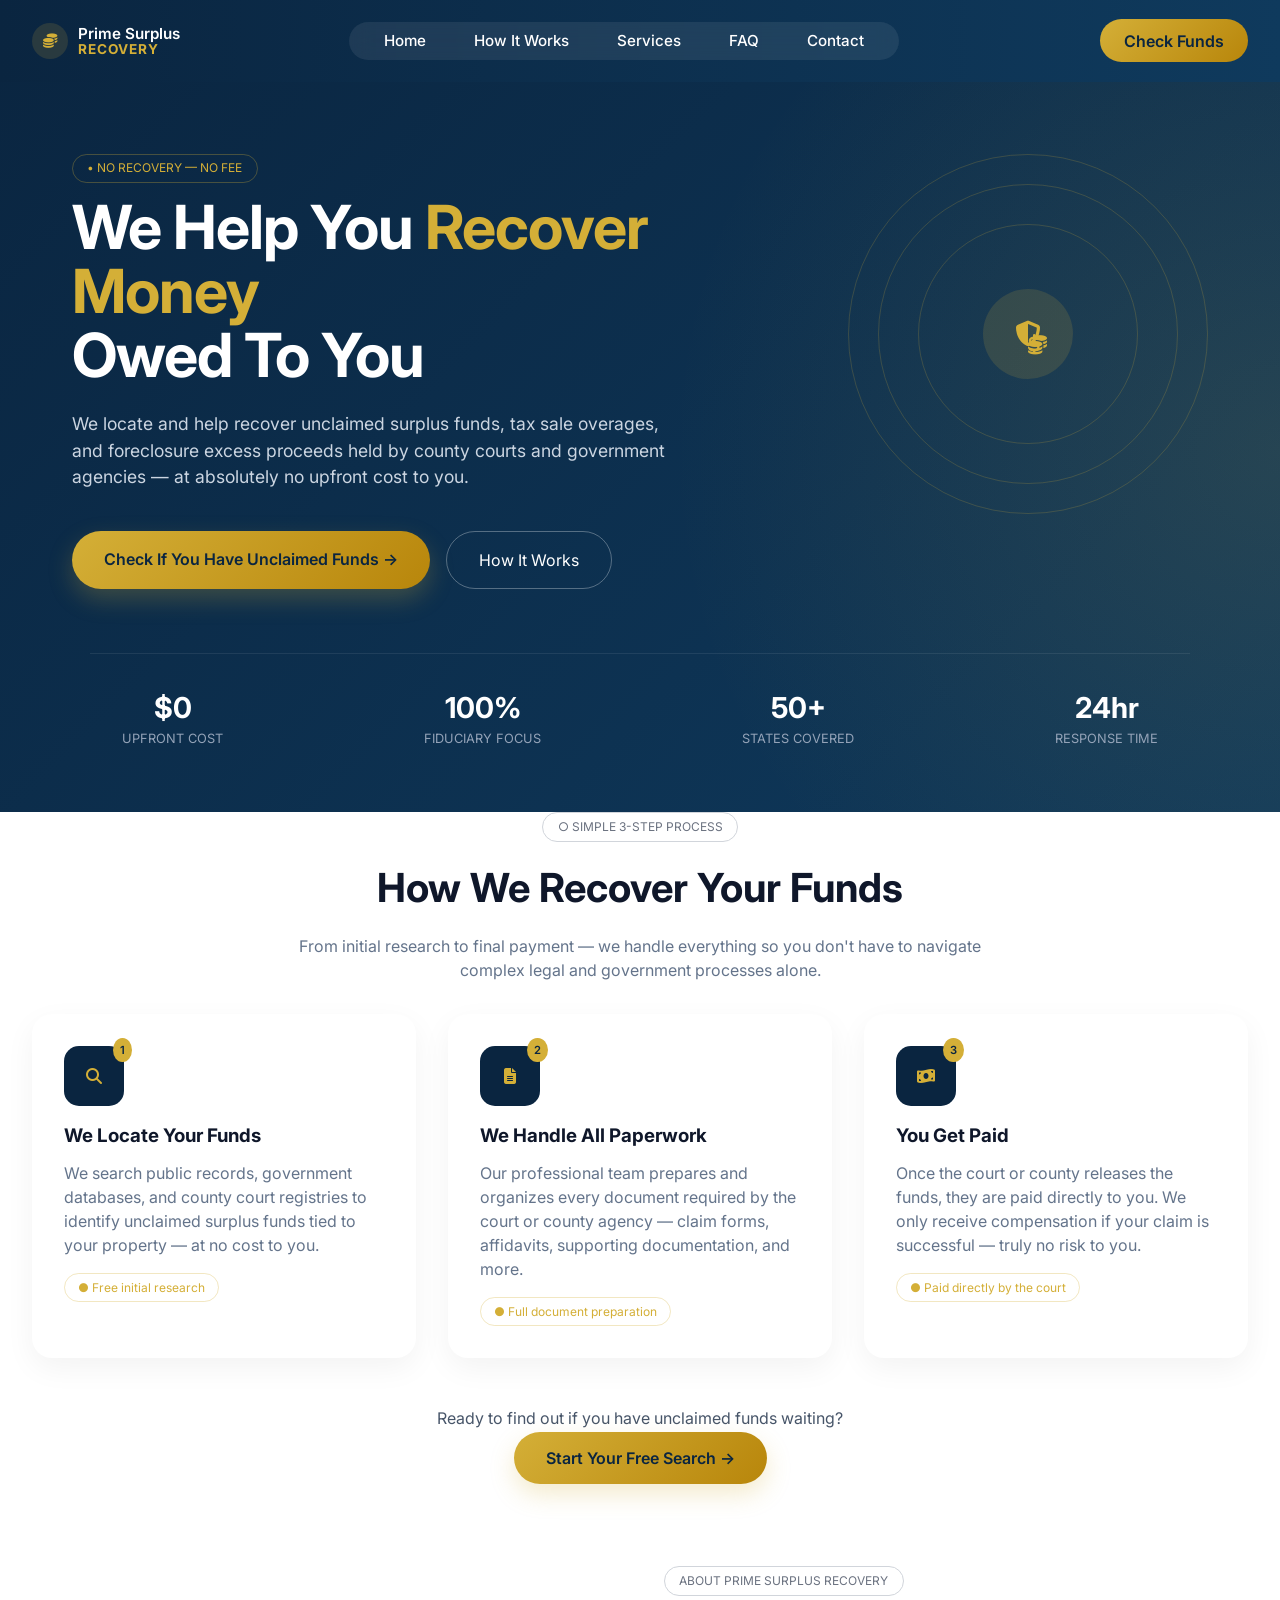
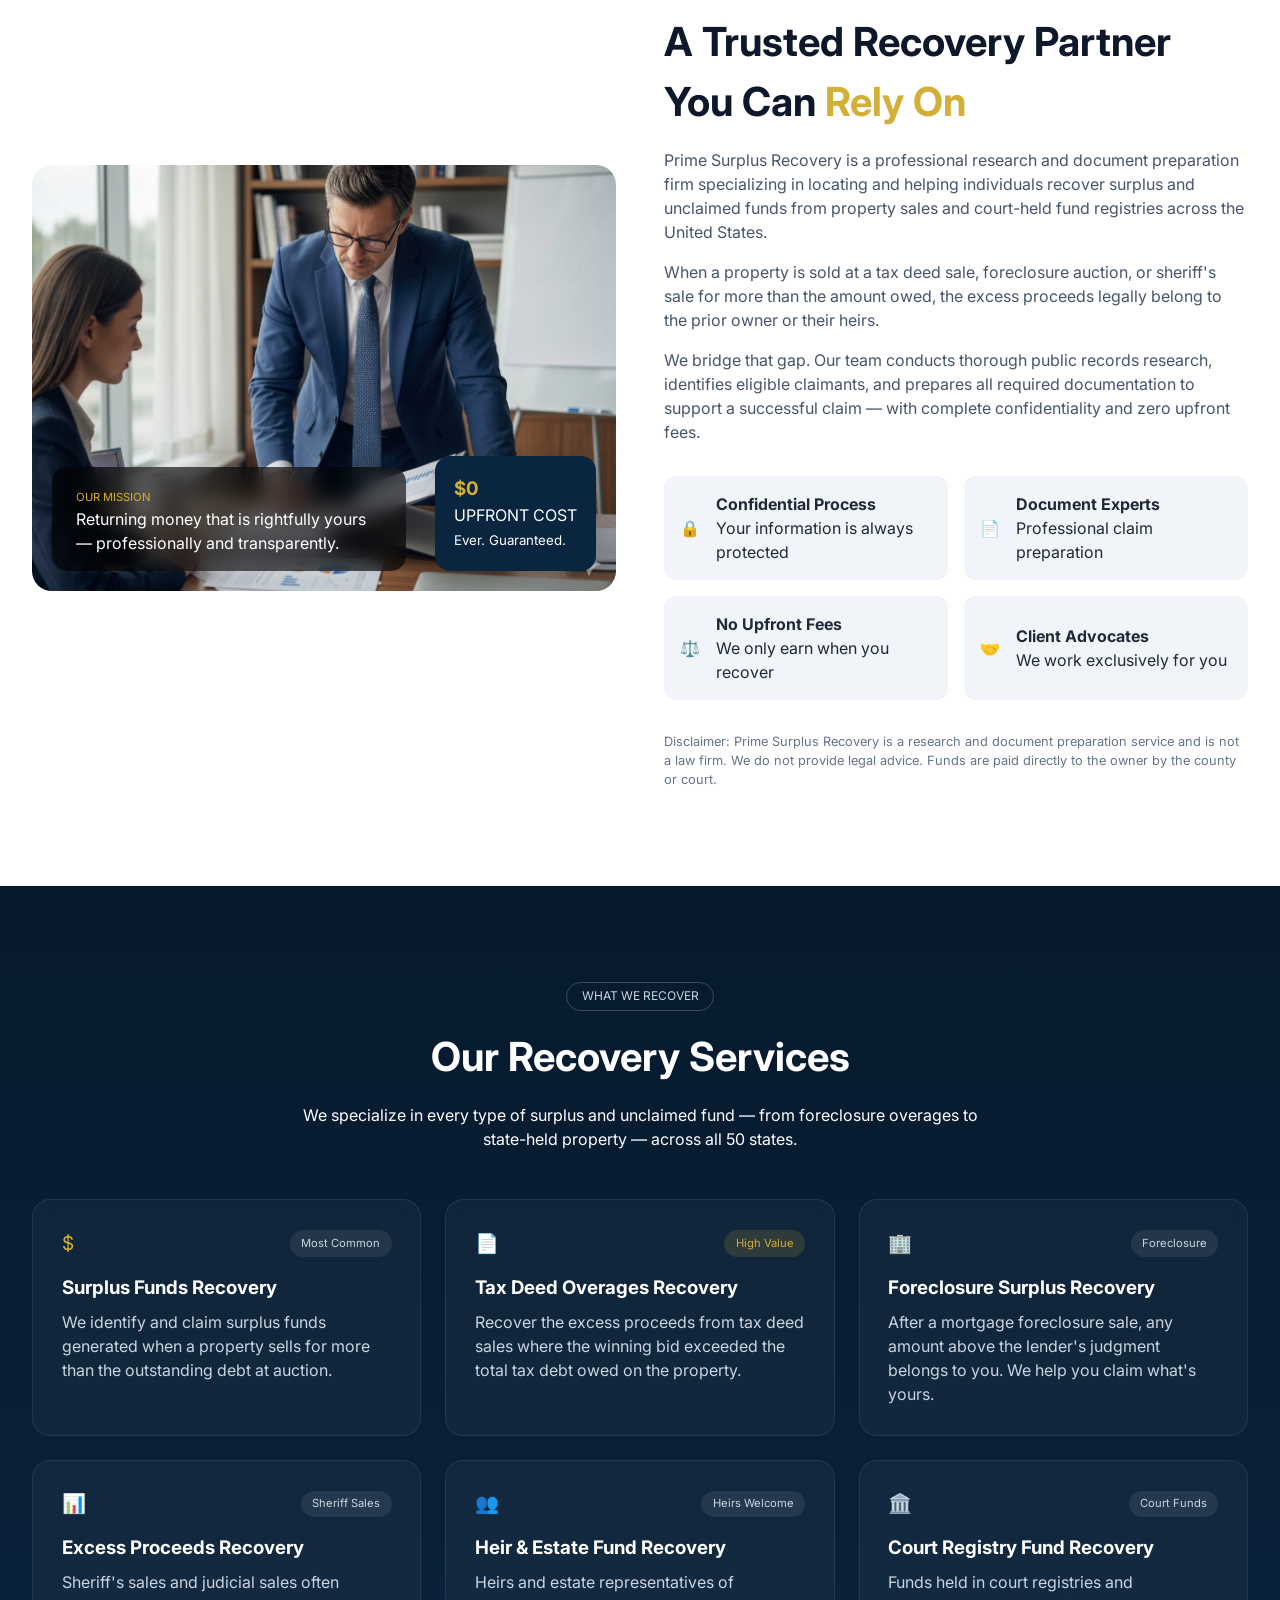
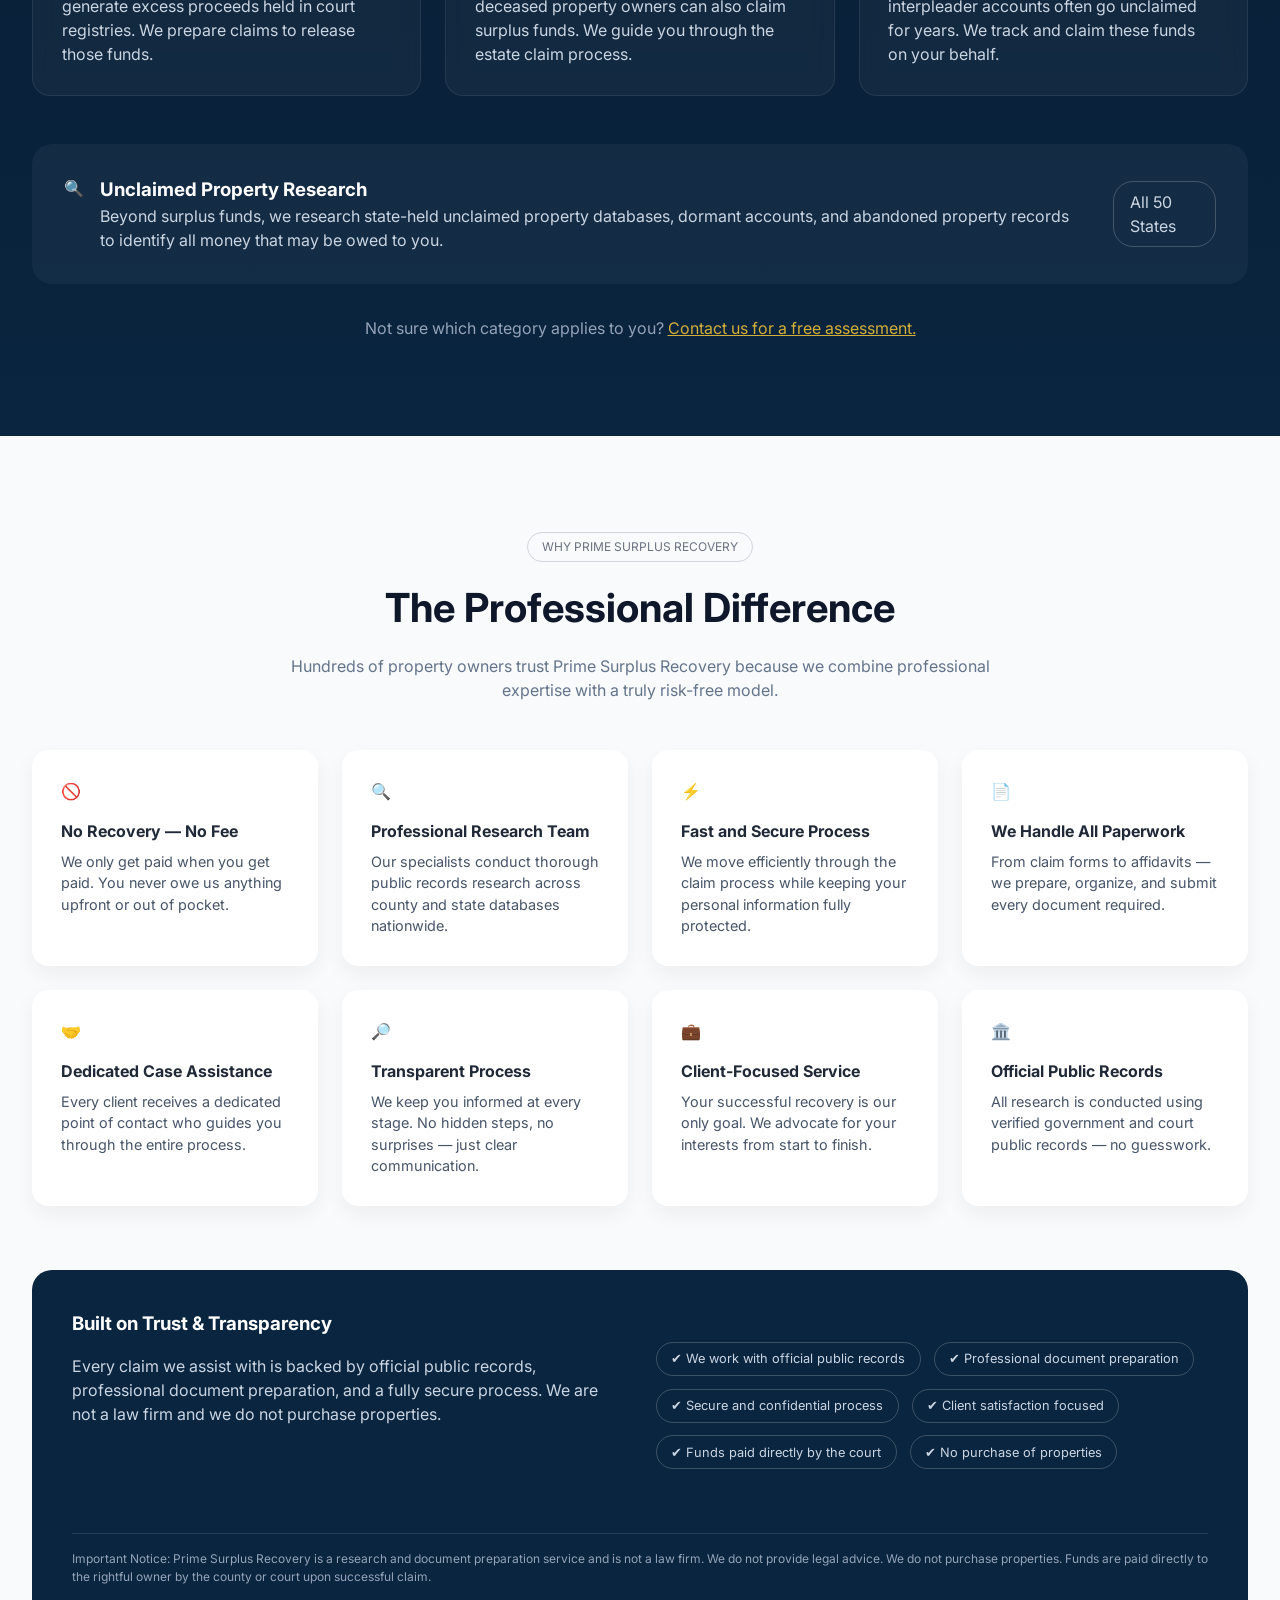
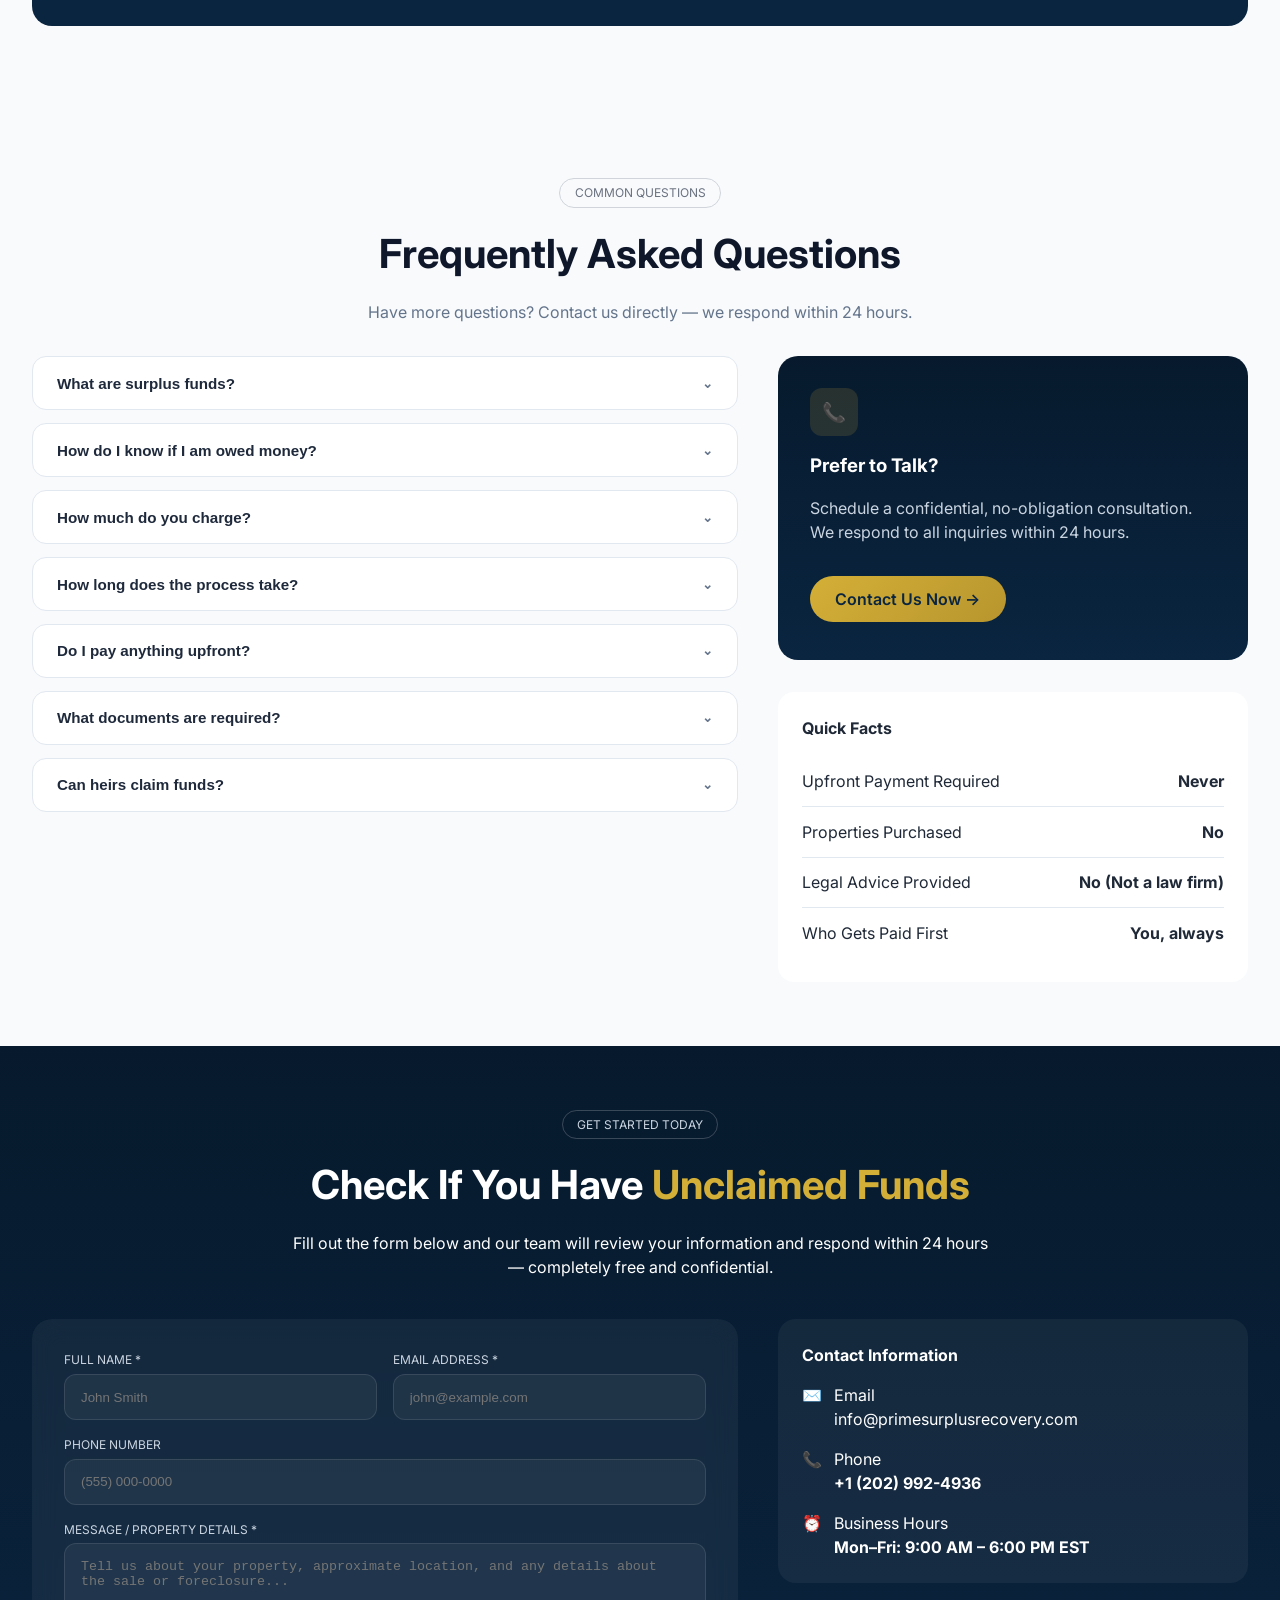
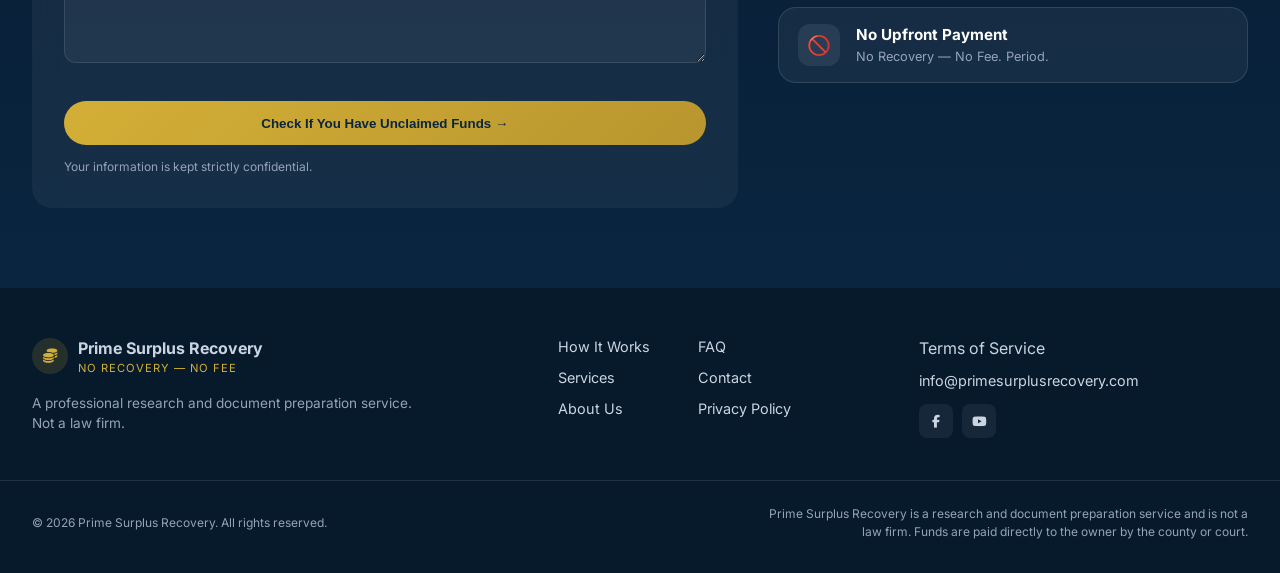
==== index.html @ aec72b64 "Update index.html" ====
<!DOCTYPE html>
<html lang="en">
<head>
    <!-- Meta -->
    <meta charset="UTF-8">
    <meta name="viewport" content="width=device-width, initial-scale=1.0">
    <title>Prime Surplus Recovery</title>

    <!-- Google Fonts -->
    <link href="https://fonts.googleapis.com/css2?family=Poppins:wght@600;700&family=Inter:wght@400;500;600&display=swap" rel="stylesheet">

    <!-- Font Awesome -->
    <link rel="stylesheet" href="https://cdnjs.cloudflare.com/ajax/libs/font-awesome/6.5.0/css/all.min.css">

    <!-- CSS (FIXED PATH) -->
    <link rel="stylesheet" href="./css/style.css">
    <!-- Favicon -->
<link rel="icon" type="image/png" href="assets/favicon/favicon.png">
<meta name="theme-color" content="#0A2540">
</head>

<body>

    <!-- HEADER -->
    <header class="header">
        <div class="container nav-container">

            <!-- Logo -->
           <div class="logo">
    <div class="logo-icon">
        <i class="fas fa-coins"></i>
    </div>
    <div class="logo-text">
        <span class="logo-top">Prime Surplus</span>
        <span class="logo-bottom">RECOVERY</span>
    </div>
</div>

            <!-- Navigation -->
            <nav class="nav">
                <ul class="nav-links">
    <li><a href="#home">Home</a></li>
    <li><a href="#how-it-works">How It Works</a></li>
    <li><a href="#services">Services</a></li>
    <li><a href="#faq">FAQ</a></li>
    <li><a href="#contact">Contact</a></li>
</ul>
            </nav>

            <!-- CTA -->
            <a href="#contact" class="btn btn-primary nav-cta">Check Funds</a>

            <!-- Mobile Menu Icon -->
            <div class="menu-toggle" id="menu-toggle">
                <i class="fas fa-bars"></i>
            </div>

        </div>
    </header>

    <!-- ================= HERO ================= -->
<section class="hero" id="home">
    <div class="container hero-container">

        <!-- LEFT -->
        <div class="hero-left fade-in">

            <div class="hero-badge">
                • NO RECOVERY — NO FEE
            </div>

            <h1 class="hero-title">
                We Help You <span class="gold">Recover</span><br>
                <span class="gold">Money</span><br>
                Owed To You
            </h1>

            <p class="hero-subtitle">
                We locate and help recover unclaimed surplus funds, tax sale overages, and foreclosure excess proceeds held by county courts and government agencies — at absolutely no upfront cost to you.
            </p>

            <div class="hero-buttons">
                <a href="#contact" class="btn-primary hero-btn">
                    Check If You Have Unclaimed Funds →
                </a>

                <a href="#how-it-works" class="btn-secondary hero-btn-outline">
                    How It Works
                </a>
            </div>

        </div>

        <!-- RIGHT -->
        <div class="hero-right fade-in">

            <div class="orbit-system">

                <div class="orbit orbit-1"></div>
                <div class="orbit orbit-2"></div>
                <div class="orbit orbit-3"></div>

                <div class="center-icon">
                    <i class="fas fa-shield-alt"></i>
                </div>

                <div class="orbit-item item-1">
                    <i class="fas fa-dollar-sign"></i>
                </div>

                <div class="orbit-item item-2">
                    <i class="fas fa-coins"></i>
                </div>

            </div>

        </div>

    </div>

    <!-- 🔥 HERO STATS (FROM YOUR 3RD SCREENSHOT) -->
    <div class="container hero-stats fade-in">
        <div class="stat">
            <h3>$0</h3>
            <p>UPFRONT COST</p>
        </div>
        <div class="stat">
            <h3>100%</h3>
            <p>FIDUCIARY FOCUS</p>
        </div>
        <div class="stat">
            <h3>50+</h3>
            <p>STATES COVERED</p>
        </div>
        <div class="stat">
            <h3>24hr</h3>
            <p>RESPONSE TIME</p>
        </div>
    </div>

</section>

<!-- ================= HOW IT WORKS ================= -->
<section class="process-section" id="how-it-works">

    <div class="container">

        <!-- Header -->
        <div class="section-header fade-in">
            <div class="section-badge">
                ○ SIMPLE 3-STEP PROCESS
            </div>

            <h2 class="section-title">
                How We Recover Your Funds
            </h2>

            <p class="section-subtitle">
                From initial research to final payment — we handle everything so you don't have
                to navigate complex legal and government processes alone.
            </p>
        </div>

        <!-- Cards -->
        <div class="steps">

            <!-- CARD 1 -->
            <div class="step-card fade-in">
                <div class="step-icon">
                    <i class="fas fa-search"></i>
                    <span class="step-number">1</span>
                </div>

                <h3>We Locate Your Funds</h3>

                <p>
                    We search public records, government databases, and county court registries
                    to identify unclaimed surplus funds tied to your property — at no cost to you.
                </p>

                <div class="step-tag">● Free initial research</div>
            </div>

            <!-- CARD 2 -->
            <div class="step-card fade-in">
                <div class="step-icon">
                    <i class="fas fa-file-alt"></i>
                    <span class="step-number">2</span>
                </div>

                <h3>We Handle All Paperwork</h3>

                <p>
                    Our professional team prepares and organizes every document required by the
                    court or county agency — claim forms, affidavits, supporting documentation, and more.
                </p>

                <div class="step-tag">● Full document preparation</div>
            </div>

            <!-- CARD 3 -->
            <div class="step-card fade-in">
                <div class="step-icon">
                    <i class="fas fa-money-bill-wave"></i>
                    <span class="step-number">3</span>
                </div>

                <h3>You Get Paid</h3>

                <p>
                    Once the court or county releases the funds, they are paid directly to you.
                    We only receive compensation if your claim is successful — truly no risk to you.
                </p>

                <div class="step-tag">● Paid directly by the court</div>
            </div>

        </div>

        <!-- Bottom CTA -->
        <div class="section-cta fade-in">
            <p>Ready to find out if you have unclaimed funds waiting?</p>
            <a href="#contact" class="hero-btn">
                Start Your Free Search →
            </a>
        </div>

    </div>

</section>

<!-- ================= ABOUT / TRUST SECTION ================= -->
<section class="about-section" id="about">

    <div class="container about-container">

        <!-- LEFT IMAGE -->
        <div class="about-image fade-in">

            <!-- ✅ IMAGE ADDED BACK -->
            <img src="assets/images/about.png" alt="Professional meeting">

            <!-- Overlay -->
            <div class="image-overlay">
                <div class="overlay-text">
                    <span>OUR MISSION</span>
                    <p>
                        Returning money that is rightfully yours — professionally and transparently.
                    </p>
                </div>

                <div class="overlay-card">
                    <h3>$0</h3>
                    <p>UPFRONT COST</p>
                    <small>Ever. Guaranteed.</small>
                </div>
            </div>

        </div>

        <!-- RIGHT CONTENT -->
        <div class="about-content">

            <!-- TEXT -->
            <div class="about-text fade-in">

                <div class="section-badge">
                    ABOUT PRIME SURPLUS RECOVERY
                </div>

                <h2 class="section-title">
                    A Trusted Recovery Partner You Can <span class="gold">Rely On</span>
                </h2>

                <p>
                    Prime Surplus Recovery is a professional research and document preparation firm specializing in locating and helping individuals recover surplus and unclaimed funds from property sales and court-held fund registries across the United States.
                </p>

                <p>
                    When a property is sold at a tax deed sale, foreclosure auction, or sheriff's sale for more than the amount owed, the excess proceeds legally belong to the prior owner or their heirs.
                </p>

                <p>
                    We bridge that gap. Our team conducts thorough public records research, identifies eligible claimants, and prepares all required documentation to support a successful claim — with complete confidentiality and zero upfront fees.
                </p>

            </div>

            <!-- FEATURES -->
            <div class="about-features">

                <div class="feature-card">
                    🔒 <div><strong>Confidential Process</strong><p>Your information is always protected</p></div>
                </div>

                <div class="feature-card">
                    📄 <div><strong>Document Experts</strong><p>Professional claim preparation</p></div>
                </div>

                <div class="feature-card">
                    ⚖️ <div><strong>No Upfront Fees</strong><p>We only earn when you recover</p></div>
                </div>

                <div class="feature-card">
                    🤝 <div><strong>Client Advocates</strong><p>We work exclusively for you</p></div>
                </div>

            </div>

            <!-- DISCLAIMER -->
            <p class="disclaimer fade-in">
                Disclaimer: Prime Surplus Recovery is a research and document preparation service and is not a law firm.
                We do not provide legal advice. Funds are paid directly to the owner by the county or court.
            </p>

        </div>

    </div>

</section>

<!-- ================= SERVICES ================= -->
<section class="services-section" id="services">

    <div class="container">

        <!-- HEADER -->
        <div class="section-header fade-in">

            <div class="section-badge dark">
                WHAT WE RECOVER
            </div>

            <h2 class="section-title light">
                Our Recovery Services
            </h2>

            <p class="section-subtitle light">
                We specialize in every type of surplus and unclaimed fund — from foreclosure overages to state-held property — across all 50 states.
            </p>

        </div>

        <!-- GRID -->
        <div class="services-grid">

            <!-- CARD 1 -->
            <div class="service-card fade-in">
                <div class="card-top">
                    <span class="icon">$</span>
                    <span class="tag">Most Common</span>
                </div>

                <h3>Surplus Funds Recovery</h3>
                <p>
                    We identify and claim surplus funds generated when a property sells for more than the outstanding debt at auction.
                </p>
            </div>

            <!-- CARD 2 -->
            <div class="service-card highlight fade-in">
                <div class="card-top">
                    <span class="icon">📄</span>
                    <span class="tag gold">High Value</span>
                </div>

                <h3>Tax Deed Overages Recovery</h3>
                <p>
                    Recover the excess proceeds from tax deed sales where the winning bid exceeded the total tax debt owed on the property.
                </p>
            </div>

            <!-- CARD 3 -->
            <div class="service-card fade-in">
                <div class="card-top">
                    <span class="icon">🏢</span>
                    <span class="tag">Foreclosure</span>
                </div>

                <h3>Foreclosure Surplus Recovery</h3>
                <p>
                    After a mortgage foreclosure sale, any amount above the lender's judgment belongs to you. We help you claim what's yours.
                </p>
            </div>

            <!-- CARD 4 -->
            <div class="service-card fade-in">
                <div class="card-top">
                    <span class="icon">📊</span>
                    <span class="tag">Sheriff Sales</span>
                </div>

                <h3>Excess Proceeds Recovery</h3>
                <p>
                    Sheriff's sales and judicial sales often generate excess proceeds held in court registries. We prepare claims to release those funds.
                </p>
            </div>

            <!-- CARD 5 -->
            <div class="service-card fade-in">
                <div class="card-top">
                    <span class="icon">👥</span>
                    <span class="tag">Heirs Welcome</span>
                </div>

                <h3>Heir & Estate Fund Recovery</h3>
                <p>
                    Heirs and estate representatives of deceased property owners can also claim surplus funds. We guide you through the estate claim process.
                </p>
            </div>

            <!-- CARD 6 -->
            <div class="service-card fade-in">
                <div class="card-top">
                    <span class="icon">🏛️</span>
                    <span class="tag">Court Funds</span>
                </div>

                <h3>Court Registry Fund Recovery</h3>
                <p>
                    Funds held in court registries and interpleader accounts often go unclaimed for years. We track and claim these funds on your behalf.
                </p>
            </div>

        </div>

        <!-- BOTTOM FEATURE -->
        <div class="services-highlight fade-in">

            <div class="highlight-left">
                🔍
                <div>
                    <h3>Unclaimed Property Research</h3>
                    <p>
                        Beyond surplus funds, we research state-held unclaimed property databases, dormant accounts, and abandoned property records to identify all money that may be owed to you.
                    </p>
                </div>
            </div>

            <div class="highlight-tag">
                All 50 States
            </div>

        </div>

        <!-- CTA -->
        <p class="services-cta fade-in">
            Not sure which category applies to you?
            <a href="#contact">Contact us for a free assessment.</a>
        </p>

    </div>

</section>

<!-- ================= DIFFERENCE / TRUST ================= -->
<section class="difference-section">

    <div class="container">

        <!-- HEADER -->
        <div class="section-header fade-in">

            <div class="section-badge">
                WHY PRIME SURPLUS RECOVERY
            </div>

            <h2 class="section-title">
                The Professional Difference
            </h2>

            <p class="section-subtitle">
                Hundreds of property owners trust Prime Surplus Recovery because we combine professional expertise with a truly risk-free model.
            </p>

        </div>

        <!-- GRID -->
        <div class="difference-grid">

            <div class="diff-card fade-in">
                🚫
                <h4>No Recovery — No Fee</h4>
                <p>We only get paid when you get paid. You never owe us anything upfront or out of pocket.</p>
            </div>

            <div class="diff-card fade-in">
                🔍
                <h4>Professional Research Team</h4>
                <p>Our specialists conduct thorough public records research across county and state databases nationwide.</p>
            </div>

            <div class="diff-card fade-in">
                ⚡
                <h4>Fast and Secure Process</h4>
                <p>We move efficiently through the claim process while keeping your personal information fully protected.</p>
            </div>

            <div class="diff-card fade-in">
                📄
                <h4>We Handle All Paperwork</h4>
                <p>From claim forms to affidavits — we prepare, organize, and submit every document required.</p>
            </div>

            <div class="diff-card fade-in">
                🤝
                <h4>Dedicated Case Assistance</h4>
                <p>Every client receives a dedicated point of contact who guides you through the entire process.</p>
            </div>

            <div class="diff-card fade-in">
                🔎
                <h4>Transparent Process</h4>
                <p>We keep you informed at every stage. No hidden steps, no surprises — just clear communication.</p>
            </div>

            <div class="diff-card fade-in">
                💼
                <h4>Client-Focused Service</h4>
                <p>Your successful recovery is our only goal. We advocate for your interests from start to finish.</p>
            </div>

            <div class="diff-card fade-in">
                🏛️
                <h4>Official Public Records</h4>
                <p>All research is conducted using verified government and court public records — no guesswork.</p>
            </div>

        </div>

        <!-- TRUST PANEL -->
        <div class="trust-panel fade-in">

            <div class="trust-left">
                <h3>Built on Trust & Transparency</h3>
                <p>
                    Every claim we assist with is backed by official public records, professional document preparation, and a fully secure process.
                    We are not a law firm and we do not purchase properties.
                </p>
            </div>

            <div class="trust-right">

                <span>✔ We work with official public records</span>
                <span>✔ Professional document preparation</span>
                <span>✔ Secure and confidential process</span>
                <span>✔ Client satisfaction focused</span>
                <span>✔ Funds paid directly by the court</span>
                <span>✔ No purchase of properties</span>

            </div>

            <div class="trust-bottom">
                <p>
                    Important Notice: Prime Surplus Recovery is a research and document preparation service and is not a law firm.
                    We do not provide legal advice. We do not purchase properties. Funds are paid directly to the rightful owner by the county or court upon successful claim.
                </p>
            </div>

        </div>

    </div>

</section>

<!-- ================= FAQ SECTION ================= -->
<section class="faq-section" id="faq">

    <div class="container">

        <!-- HEADER -->
        <div class="section-header fade-in">

            <div class="section-badge">
                COMMON QUESTIONS
            </div>

            <h2 class="section-title">
                Frequently Asked Questions
            </h2>

            <p class="section-subtitle">
                Have more questions? Contact us directly — we respond within 24 hours.
            </p>

        </div>

        <div class="faq-container">

            <!-- LEFT: FAQ -->
            <div class="faq-left">

                <div class="faq-item">
                    <button class="faq-question">
                        What are surplus funds?
                        <span>⌄</span>
                    </button>
                    <div class="faq-answer">
                        Surplus funds are excess proceeds generated when a property is sold for more than the amount owed.
                    </div>
                </div>

                <div class="faq-item">
                    <button class="faq-question">
                        How do I know if I am owed money?
                        <span>⌄</span>
                    </button>
                    <div class="faq-answer">
                        We conduct a full search across public records and databases to identify any funds owed to you.
                    </div>
                </div>

                <div class="faq-item">
                    <button class="faq-question">
                        How much do you charge?
                        <span>⌄</span>
                    </button>
                    <div class="faq-answer">
                        We operate on a no recovery, no fee basis — meaning you only pay if we successfully recover funds.
                    </div>
                </div>

                <div class="faq-item">
                    <button class="faq-question">
                        How long does the process take?
                        <span>⌄</span>
                    </button>
                    <div class="faq-answer">
                        Timelines vary, but most claims are processed within a few weeks depending on the case.
                    </div>
                </div>

                <div class="faq-item">
                    <button class="faq-question">
                        Do I pay anything upfront?
                        <span>⌄</span>
                    </button>
                    <div class="faq-answer">
                        No — absolutely no upfront payment is required.
                    </div>
                </div>

                <div class="faq-item">
                    <button class="faq-question">
                        What documents are required?
                        <span>⌄</span>
                    </button>
                    <div class="faq-answer">
                        We guide you through all required documentation and handle most of the process for you.
                    </div>
                </div>

                <div class="faq-item">
                    <button class="faq-question">
                        Can heirs claim funds?
                        <span>⌄</span>
                    </button>
                    <div class="faq-answer">
                        Yes — heirs and estate representatives can claim funds on behalf of deceased property owners.
                    </div>
                </div>

            </div>

            <!-- RIGHT -->
            <div class="faq-right">

                <!-- CONTACT CARD -->
                <div class="contact-card fade-in">

                    <div class="contact-icon">
                        📞
                    </div>

                    <h3>Prefer to Talk?</h3>
                    <p>
                        Schedule a confidential, no-obligation consultation.
                        We respond to all inquiries within 24 hours.
                    </p>

                    <a href="tel:+12029924936" class="btn-primary">
    Contact Us Now →
</a>

                </div>

                <!-- QUICK FACTS -->
                <div class="quick-facts fade-in">

                    <h4>Quick Facts</h4>

                    <div class="fact">
                        <span>Upfront Payment Required</span>
                        <strong>Never</strong>
                    </div>

                    <div class="fact">
                        <span>Properties Purchased</span>
                        <strong>No</strong>
                    </div>

                    <div class="fact">
                        <span>Legal Advice Provided</span>
                        <strong>No (Not a law firm)</strong>
                    </div>

                    <div class="fact">
                        <span>Who Gets Paid First</span>
                        <strong>You, always</strong>
                    </div>

                </div>

            </div>

        </div>

    </div>

</section>

<!-- ================= FINAL CTA / FORM ================= -->
<section class="cta-section" id="contact">

    <div class="container">

        <!-- HEADER -->
        <div class="section-header fade-in center">

            <div class="section-badge dark">
                GET STARTED TODAY
            </div>

            <h2 class="section-title light">
                Check If You Have <span class="gold">Unclaimed Funds</span>
            </h2>

            <p class="section-subtitle light">
                Fill out the form below and our team will review your information and respond within 24 hours — completely free and confidential.
            </p>

        </div>

        <div class="cta-container">

            <!-- LEFT: FORM -->
            <form class="cta-form fade-in">

                <div class="form-row">
                    <div class="form-group">
                        <label>FULL NAME *</label>
                        <input type="text" placeholder="John Smith">
                    </div>

                    <div class="form-group">
                        <label>EMAIL ADDRESS *</label>
                        <input type="email" placeholder="john@example.com">
                    </div>
                </div>

                <div class="form-group">
                    <label>PHONE NUMBER</label>
                    <input type="text" placeholder="(555) 000-0000">
                </div>

                <div class="form-group">
                    <label>MESSAGE / PROPERTY DETAILS *</label>
                    <textarea placeholder="Tell us about your property, approximate location, and any details about the sale or foreclosure..."></textarea>
                </div>

                <button class="cta-button">
                    Check If You Have Unclaimed Funds →
                </button>

                <p class="form-note">
                    Your information is kept strictly confidential.
                </p>

            </form>

            <!-- RIGHT -->
            <div class="cta-right">

                <!-- CONTACT INFO -->
                <div class="contact-box fade-in">

                    <h4>Contact Information</h4>

                    <div class="contact-item">
                        <span>✉️</span>
                        <div>
                            <p>Email</p>
                           <p>
    <a href="mailto:info@primesurplusrecovery.com">
        info@primesurplusrecovery.com
    </a>
</p>
                        </div>
                    </div>

                    <div class="contact-item">
                        <span>📞</span>
                        <div>
                            <p>Phone</p>
                           <strong>
    <a href="tel:+12029924936">+1 (202) 992-4936</a>
</strong>
                        
                        </div>
                    </div>

                    <div class="contact-item">
                        <span>⏰</span>
                        <div>
                            <p>Business Hours</p>
                            <strong>Mon–Fri: 9:00 AM – 6:00 PM EST</strong>
                        </div>
                    </div>

                </div>

                
                <!-- NO UPFRONT CARD -->
<div class="no-upfront-card fade-in">

    <div class="no-upfront-icon">
        🚫
    </div>

    <div class="no-upfront-text">
        <h4>No Upfront Payment</h4>
        <p>No Recovery — No Fee. Period.</p>
    </div>

</div>

            </div>

        </div>

    </div>

</section>

<!-- ================= FOOTER ================= -->
<footer class="footer">

    <div class="container footer-container">

        <!-- LEFT -->
        <div class="footer-left">

            <div class="footer-logo">

                <!-- ✅ MATCH HEADER LOGO -->
                <div class="logo-icon">
                    <i class="fas fa-coins"></i>
                </div>

                <div>
                    <strong>Prime Surplus Recovery</strong>
                    <p class="gold small">NO RECOVERY — NO FEE</p>
                </div>

            </div>

            <p class="footer-desc">
                A professional research and document preparation service.<br>
                Not a law firm.
            </p>

        </div>

        <!-- LINKS -->
        <div class="footer-links">

            <div class="footer-col">
                <a href="#how-it-works">How It Works</a>
                <a href="#services">Services</a>
                <a href="#about">About Us</a>
            </div>

            <div class="footer-col">
                <a href="#faq">FAQ</a>
                <a href="#contact">Contact</a>
                <a href="#">Privacy Policy</a>
            </div>

        </div>

        <!-- RIGHT -->
        <div class="footer-right">

            <a href="#">Terms of Service</a>
            <p>
    <a href="mailto:info@primesurplusrecovery.com">
        info@primesurplusrecovery.com
    </a>
</p>
            <!-- ✅ SOCIAL ICONS -->
            <div class="footer-socials">
                <a href="#" target="_blank">
                    <i class="fab fa-facebook-f"></i>
                </a>

                <a href="#" target="_blank">
                    <i class="fab fa-youtube"></i>
                </a>
            </div>

        </div>

    </div>

    <!-- DIVIDER -->
    <div class="footer-divider"></div>

    <!-- BOTTOM -->
    <div class="container footer-bottom">

        <p>© 2026 Prime Surplus Recovery. All rights reserved.</p>

        <p class="footer-note">
            Prime Surplus Recovery is a research and document preparation service and is not a law firm.
            Funds are paid directly to the owner by the county or court.
        </p>

    </div>

</footer>

    <!-- JS -->
    <script src="./js/main.js"></script>

</body>
</html>
---- css/style.css ----
/* ================= RESET ================= */
* {
    margin: 0;
    padding: 0;
    box-sizing: border-box;
}

/* ================= BODY ================= */
body {
    font-family: 'Inter', sans-serif;
    color: #1F2937;
    line-height: 1.5;
    overflow-x: hidden;
    background-color: #FFFFFF;
    margin: 0;
}

/* ================= CONTAINER ================= */
.container {
    width: 100%;
    max-width: 100%;
    margin: 0;
    padding-left: 2rem;
    padding-right: 2rem;
}

/* ================= HEADER ================= */
.header {
    background: linear-gradient(90deg, #0A2540, #0f3a5d);
    color: #FFFFFF;
    padding: 1.2rem 0;
}

.nav-container {
    display: flex;
    align-items: center;
    justify-content: space-between;
    position: relative;
}

/* ================= LOGO ================= */
.logo {
    display: flex;
    align-items: center;
    gap: 0.6rem;
}

.logo-icon {
    width: 36px;
    height: 36px;
    background: rgba(212, 175, 55, 0.15);
    border-radius: 50%;
    display: flex;
    align-items: center;
    justify-content: center;
}

.logo-icon i {
    color: #D4AF37;
    font-size: 0.9rem;
}

.logo-text {
    display: flex;
    flex-direction: column;
    line-height: 1.05;
}

.logo-top {
    font-size: 0.95rem;
    font-weight: 600;
    color: #FFFFFF;
}

.logo-bottom {
    font-size: 0.85rem;
    font-weight: 700;
    color: #D4AF37;
    letter-spacing: 1px;
}

/* ================= NAV ================= */
.nav {
    background: rgba(255, 255, 255, 0.08);
    padding: 0.4rem 1.2rem;
    border-radius: 50px;
    backdrop-filter: blur(10px);
}

.nav-links {
    list-style: none;
    display: none;
}

.nav-links li {
    margin-bottom: 1rem;
}

.nav-links a {
    color: #FFFFFF;
    font-weight: 500;
    font-size: 0.95rem;
    padding: 0.5rem 1rem;
    border-radius: 999px;
    transition: all 0.3s ease;
}

.nav-links a:hover {
    background: rgba(255, 255, 255, 0.08);
    color: #D4AF37;
}

.nav-cta {
    display: none;
    background: linear-gradient(135deg, #D4AF37, #B8860B);
    color: #0A2540;
    padding: 0.6rem 1.5rem;
    border-radius: 30px;
    font-weight: 600;
}

.menu-toggle {
    font-size: 1.5rem;
    cursor: pointer;
    color: #FFFFFF;
}

@media (min-width: 768px) {
    .nav-links {
        display: flex;
        gap: 1rem;
        align-items: center;
    }

    .nav-links li {
        margin-bottom: 0;
    }

    .nav-cta {
        display: inline-block;
        margin-left: 2rem;
    }

    .menu-toggle {
        display: none;
    }
}

.nav-links.active {
    display: block;
    position: absolute;
    top: 70px;
    left: 0;
    width: 100%;
    background-color: #0A2540;
    padding: 1.5rem;
}

a {
    text-decoration: none;
    color: inherit;
}

/* ================= HERO ================= */
.hero {
    background: radial-gradient(circle at right, rgba(212,175,55,0.12), transparent 45%),
                linear-gradient(135deg, #0A2540, #0f3a5d);
    color: #FFFFFF;
    padding: 4.5rem 0 4rem 0;
}

.hero-container {
    display: flex;
    align-items: flex-start;
    justify-content: space-between;
    gap: 2rem;
    max-width: 1200px;
    margin: 0 auto;
}

.hero-left {
    max-width: 620px;
    margin-top: 0;
}

.hero-badge {
    border: 1px solid rgba(212,175,55,0.3);
    padding: 0.3rem 0.9rem;
    border-radius: 20px;
    font-size: 0.75rem;
    margin-bottom: 0.8rem;
    color: #D4AF37;
    display: inline-block;
}

.hero-title {
    font-size: 3.8rem;
    line-height: 1.05;
    margin-bottom: 1.5rem;
    letter-spacing: -1px;
}

.gold {
    color: #D4AF37;
}

.hero-subtitle {
    color: #cbd5e1;
    margin-bottom: 2.5rem;
    font-size: 1.1rem;
}

.hero-buttons {
    display: flex;
    gap: 1rem;
}

.hero-btn {
    background: linear-gradient(135deg, #D4AF37, #B8860B);
    color: #0A2540;
    padding: 1rem 2rem;
    border-radius: 50px;
    font-weight: 600;
    transition: 0.3s;
    box-shadow: 0 10px 25px rgba(212,175,55,0.25);
}

.hero-btn:hover {
    transform: translateY(-3px);
}

.hero-btn-outline {
    border: 1px solid rgba(255,255,255,0.3);
    padding: 1rem 2rem;
    border-radius: 50px;
}

.hero-btn-outline:hover {
    background: rgba(255,255,255,0.08);
}

/* Orbit */
.orbit-system {
    width: 360px;
    height: 360px;
    position: relative;
}

.orbit {
    position: absolute;
    border: 1px solid rgba(212,175,55,0.2);
    border-radius: 50%;
}

.orbit-1 { width: 220px; height: 220px; top: 70px; left: 70px; }
.orbit-2 { width: 300px; height: 300px; top: 30px; left: 30px; }
.orbit-3 { width: 360px; height: 360px; }

.center-icon {
    position: absolute;
    width: 90px;
    height: 90px;
    background: rgba(212,175,55,0.15);
    border-radius: 50%;
    display: flex;
    align-items: center;
    justify-content: center;
    top: 50%;
    left: 50%;
    transform: translate(-50%, -50%);
}

/* 🔥 FIXED GOLD CENTER ICON */
.center-icon i {
    color: #D4AF37 !important;
    font-size: 1.6rem;
}

/* Orbit items */
.orbit-item {
    position: absolute;
    top: 50%;
    left: 50%;
    transform-origin: center;
    animation: rotateOrbit 10s linear infinite;
}

/* 🔥 FIXED GOLD ORBIT ICONS */
.orbit-item i {
    color: #D4AF37 !important;
    font-size: 1.2rem;
}

.item-2 { animation-duration: 14s; }

@keyframes rotateOrbit {
    0% { transform: rotate(0deg) translateX(150px) rotate(0deg); }
    100% { transform: rotate(360deg) translateX(150px) rotate(-360deg); }
}

/* STATS */
.hero-stats {
    margin-top: 4rem;
    padding-top: 2rem;
    border-top: 1px solid rgba(255,255,255,0.08);

    display: flex;
    justify-content: space-between;
    text-align: center;

    max-width: 1100px;
    margin-left: auto;
    margin-right: auto;
}

.stat h3 {
    font-size: 1.8rem;
}

.stat p {
    font-size: 0.8rem;
    color: #94a3b8;
}

/* RESPONSIVE */
@media (max-width: 900px) {
    .hero-container {
        flex-direction: column;
        text-align: center;
    }

    .hero-buttons {
        justify-content: center;
    }
}
/* ================= HOW IT WORKS ================= */
.how-it-works {
    background: #f8fafc;
    padding: 6rem 0;
}

/* Header */
.section-header {
    text-align: center;
    max-width: 700px;
    margin: 0 auto 3rem;
}

.section-badge {
    display: inline-block;
    border: 1px solid #d1d5db;
    padding: 0.3rem 0.9rem;
    border-radius: 20px;
    font-size: 0.75rem;
    margin-bottom: 1rem;
    color: #6b7280;
}

.section-title {
    font-size: 2.5rem;
    margin-bottom: 1rem;
    color: #0f172a;
}

.section-subtitle {
    color: #64748b;
}

/* Cards */
.steps {
    display: grid;
    grid-template-columns: 1fr;
    gap: 2rem;
}

/* Card */
.step-card {
    background: #ffffff;
    padding: 2rem;
    border-radius: 20px;
    box-shadow: 0 10px 30px rgba(0,0,0,0.05);
    transition: all 0.3s ease;
}

/* Hover */
.step-card:hover {
    transform: translateY(-8px);
    box-shadow: 0 20px 50px rgba(0,0,0,0.1);
}

/* Icon */
.step-icon {
    position: relative;
    width: 60px;
    height: 60px;
    background: #0A2540;
    border-radius: 15px;
    display: flex;
    align-items: center;
    justify-content: center;
    margin-bottom: 1rem;
}

.step-icon i {
    color: #D4AF37;
}

/* Number bubble */
.step-number {
    position: absolute;
    top: -8px;
    right: -8px;
    background: #D4AF37;
    color: #0A2540;
    font-size: 0.7rem;
    padding: 4px 7px;
    border-radius: 50%;
    font-weight: 600;
}

/* Text */
.step-card h3 {
    margin-bottom: 0.7rem;
    color: #0f172a;
}

.step-card p {
    color: #64748b;
    margin-bottom: 1rem;
}

/* Tag */
.step-tag {
    display: inline-block;
    font-size: 0.75rem;
    color: #D4AF37;
    border: 1px solid rgba(212,175,55,0.3);
    padding: 0.3rem 0.8rem;
    border-radius: 20px;
}

/* CTA */
.section-cta {
    text-align: center;
    margin-top: 3rem;
}

.section-cta p {
    margin-bottom: 1rem;
    color: #475569;
}

/* ================= GRID ================= */
@media (min-width: 768px) {
    .steps {
        grid-template-columns: repeat(3, 1fr);
    }
}
/* ================= FADE IN (HEADER) ================= */
.fade-in {
    opacity: 0;
    transform: translateY(40px);
    animation: fadeUp 0.8s ease forwards;
}

@keyframes fadeUp {
    to {
        opacity: 1;
        transform: translateY(0);
    }
}

/* ================= CARD STAGGER ANIMATION ================= */
.step-card {
    background: #ffffff;
    padding: 2rem;
    border-radius: 20px;
    box-shadow: 0 10px 30px rgba(0,0,0,0.05);
    transition: all 0.3s ease;

    /* 🔥 ADDED ANIMATION */
    opacity: 0;
    transform: translateX(-40px);
    animation: fadeLeft 0.8s ease forwards;
}

/* Delay per card (LEFT → RIGHT) */
.step-card:nth-child(1) {
    animation-delay: 0.2s;
}

.step-card:nth-child(2) {
    animation-delay: 0.4s;
}

.step-card:nth-child(3) {
    animation-delay: 0.6s;
}

@keyframes fadeLeft {
    to {
        opacity: 1;
        transform: translateX(0);
    }
}

/* ================= SAFE SCROLL ANIMATION FIX ================= */

/* Reset animation so it doesn't run on load */
.fade-in {
    opacity: 0;
    transform: translateY(40px);
    transition: all 0.8s ease;
    animation: none !important;
}

/* When visible */
.fade-in.show {
    opacity: 1;
    transform: translateY(0);
}

/* Fix cards WITHOUT breaking hover */
.step-card {
    opacity: 0;
    transform: translateX(-40px);
}

/* When visible */
.step-card.show {
    opacity: 1;
    transform: translateX(0);
    transition: all 0.8s ease;
}

/* Stagger delay */
.step-card:nth-child(1).show { transition-delay: 0.2s; }
.step-card:nth-child(2).show { transition-delay: 0.4s; }
.step-card:nth-child(3).show { transition-delay: 0.6s; }

/* ================= HERO SCROLL ANIMATION ================= */

/* Ensure hero elements animate like others */
.hero-left,
.hero-right,
.hero-stats {
    opacity: 0;
    transform: translateY(40px);
}

/* When visible */
.hero-left.show,
.hero-right.show,
.hero-stats.show {
    opacity: 1;
    transform: translateY(0);
    transition: all 0.8s ease;
}

/* Optional stagger for nicer feel */
.hero-right.show {
    transition-delay: 0.2s;
}

.hero-stats.show {
    transition-delay: 0.4s;
}

/* ================= ABOUT SECTION ================= */
.about-section {
    padding: 6rem 0;
    background: #ffffff;
}

.about-container {
    display: grid;
    grid-template-columns: 1fr;
    gap: 3rem;
}

/* IMAGE */
.about-image {
    position: relative;
    border-radius: 20px;
    overflow: hidden;
}

/* 🔥 FIXED IMAGE CONTROL */
.about-image img {
    width: 100%;
    height: 100%;
    object-fit: cover;
    display: block;
}

/* Overlay */
.image-overlay {
    position: absolute;
    bottom: 20px;
    left: 20px;
    right: 20px;

    display: flex;
    justify-content: space-between;
    align-items: flex-end;
    gap: 1rem;              /* 🔥 prevents collision */

    z-index: 2;             /* 🔥 ensures it stays above image */
}

/* 🔥 CONTROL TEXT WIDTH */
.overlay-text {
    background: rgba(0,0,0,0.6);
    padding: 1rem 1.5rem;
    border-radius: 15px;
    color: #fff;
    backdrop-filter: blur(10px);

    max-width: 65%;         /* 🔥 prevents pushing card */
}

.overlay-text span {
    font-size: 0.7rem;
    color: #D4AF37;
}

/* 🔥 STABLE CARD SIZE */
.overlay-card {
    background: #0A2540;
    color: #fff;
    padding: 1.2rem;
    border-radius: 15px;
    box-shadow: 0 10px 25px rgba(0,0,0,0.2);

    min-width: 120px;       /* 🔥 prevents collapse */
}

.overlay-card h3 {
    color: #D4AF37;
}

/* RIGHT TEXT */
.about-text p {
    margin-bottom: 1rem;
    color: #475569;
}

/* FEATURES GRID */
.about-features {
    display: grid;
    grid-template-columns: 1fr;
    gap: 1rem;
    margin-top: 2rem;
}

/* FEATURE CARD */
.feature-card {
    display: flex;
    gap: 1rem;
    align-items: center;
    background: #f1f5f9;
    padding: 1rem;
    border-radius: 12px;
    transition: all 0.3s ease;
}

.feature-card:hover {
    transform: translateY(-5px);
    background: #e2e8f0;
}

/* DISCLAIMER */
.disclaimer {
    margin-top: 2rem;
    font-size: 0.8rem;
    color: #64748b;
}

/* ================= DESKTOP ================= */
@media (min-width: 900px) {
    .about-container {
        grid-template-columns: 1fr 1fr;
        align-items: center;
    }

    .about-features {
        grid-template-columns: 1fr 1fr;
    }
}

    .about-features {
        grid-template-columns: 1fr 1fr;
    }

    .about-image {
    min-height: 420px; /* 🔥 creates visible space */
    background: #e5e7eb; /* light placeholder */
    border-radius: 20px;
    position: relative;
    overflow: hidden;
}

/* ================= SERVICES ================= */
.services-section {
    background: linear-gradient(180deg, #071a2d, #0A2540);
    padding: 6rem 0;
}

/* HEADER COLORS */
.light {
    color: #fff;
}

.section-badge.dark {
    border: 1px solid rgba(255,255,255,0.2);
    color: #cbd5e1;
}

/* GRID */
.services-grid {
    display: grid;
    grid-template-columns: 1fr;
    gap: 1.5rem;
    margin-top: 3rem;
}

/* CARD */
.service-card {
    background: rgba(255,255,255,0.04);
    border: 1px solid rgba(255,255,255,0.08);
    padding: 1.8rem;
    border-radius: 18px;
    color: #cbd5e1;
    transition: all 0.3s ease;
    backdrop-filter: blur(10px);
}

/* HOVER */
.service-card:hover {
    transform: translateY(-8px);
    border-color: rgba(212,175,55,0.4);
    box-shadow: 0 20px 40px rgba(0,0,0,0.3);
}

/* TITLE */
.service-card h3 {
    color: #fff;
    margin: 1rem 0 0.5rem;
}

/* TOP */
.card-top {
    display: flex;
    justify-content: space-between;
    align-items: center;
}

/* ICON */
.icon {
    color: #D4AF37;
    font-size: 1.2rem;
}

/* TAG */
.tag {
    font-size: 0.7rem;
    padding: 0.3rem 0.7rem;
    border-radius: 20px;
    background: rgba(255,255,255,0.08);
}

.tag.gold {
    background: rgba(212,175,55,0.15);
    color: #D4AF37;
}

/* HIGHLIGHT CARD */
.services-highlight {
    margin-top: 3rem;
    background: rgba(255,255,255,0.04);
    border-radius: 20px;
    padding: 2rem;
    display: flex;
    justify-content: space-between;
    align-items: center;
    gap: 2rem;
}

/* LEFT */
.highlight-left {
    display: flex;
    gap: 1rem;
    color: #cbd5e1;
}

.highlight-left h3 {
    color: #fff;
}

/* RIGHT TAG */
.highlight-tag {
    border: 1px solid rgba(255,255,255,0.2);
    padding: 0.5rem 1rem;
    border-radius: 20px;
    color: #cbd5e1;
}

/* CTA */
.services-cta {
    margin-top: 2rem;
    text-align: center;
    color: #94a3b8;
}

.services-cta a {
    color: #D4AF37;
    text-decoration: underline;
}

/* ================= DESKTOP ================= */
@media (min-width: 900px) {
    .services-grid {
        grid-template-columns: repeat(3, 1fr);
    }
}

/* ================= DIFFERENCE ================= */
.difference-section {
    padding: 6rem 0;
    background: #f8fafc;
}

/* GRID */
.difference-grid {
    display: grid;
    grid-template-columns: 1fr;
    gap: 1.5rem;
    margin-top: 3rem;
}

/* CARD */
.diff-card {
    background: #ffffff;
    padding: 1.8rem;
    border-radius: 16px;
    box-shadow: 0 8px 20px rgba(0,0,0,0.05);
    transition: all 0.3s ease;
}

/* HOVER */
.diff-card:hover {
    transform: translateY(-6px);
    box-shadow: 0 15px 30px rgba(0,0,0,0.1);
}

/* TITLE */
.diff-card h4 {
    margin-top: 1rem;
    margin-bottom: 0.5rem;
}

/* TEXT */
.diff-card p {
    color: #475569;
    font-size: 0.9rem;
}

/* TRUST PANEL */
.trust-panel {
    margin-top: 4rem;
    background: #0A2540;
    color: #fff;
    border-radius: 20px;
    padding: 2.5rem;
}

/* LEFT */
.trust-left h3 {
    margin-bottom: 1rem;
}

.trust-left p {
    color: #cbd5e1;
}

/* RIGHT TAGS */
.trust-right {
    margin-top: 2rem;
    display: flex;
    flex-wrap: wrap;
    gap: 0.8rem;
}

.trust-right span {
    border: 1px solid rgba(255,255,255,0.2);
    padding: 0.4rem 0.9rem;
    border-radius: 20px;
    font-size: 0.8rem;
    color: #cbd5e1;
}

/* BOTTOM NOTE */
.trust-bottom {
    margin-top: 2rem;
    border-top: 1px solid rgba(255,255,255,0.1);
    padding-top: 1rem;
    font-size: 0.75rem;
    color: #94a3b8;
}

/* ================= DESKTOP ================= */
@media (min-width: 900px) {
    .difference-grid {
        grid-template-columns: repeat(4, 1fr);
    }

    .trust-panel {
        display: grid;
        grid-template-columns: 1fr 1fr;
        gap: 2rem;
    }

    .trust-bottom {
        grid-column: span 2;
    }
}

/* ================= FAQ SECTION ================= */
.faq-section {
    padding: 3.5rem 0 4rem;
    background: #f8fafc;
}

/* HEADER SPACING */
.section-header {
    margin-bottom: 2rem;
}

/* LAYOUT */
.faq-container {
    display: grid;
    grid-template-columns: 1fr;
    gap: 2.5rem;
    margin-top: 2rem;
}

/* FAQ ITEMS */
.faq-item {
    background: #ffffff;
    border-radius: 14px;
    margin-bottom: 0.8rem;
    overflow: hidden;
    border: 1px solid #e2e8f0;
    transition: all 0.3s ease;
}

.faq-item:hover {
    box-shadow: 0 10px 25px rgba(0,0,0,0.05);
}

/* QUESTION (FIXED FONT) */
.faq-question {
    width: 100%;
    padding: 1.1rem 1.5rem;

    background: none;
    border: none;

    text-align: left;
    font-size: 0.95rem;
    font-weight: 600;
    color: #1e293b;

    display: flex;
    justify-content: space-between;
    align-items: center;

    cursor: pointer;
}

/* ARROW */
.faq-question span {
    font-size: 0.8rem;
    color: #64748b;
}

/* ANSWER */
.faq-answer {
    max-height: 0;
    overflow: hidden;
    padding: 0 1.5rem;
    color: #475569;
    transition: all 0.3s ease;
}

.faq-item.active .faq-answer {
    max-height: 200px;
    padding: 1rem 1.5rem;
}

/* CONTACT CARD */
.contact-card {
    background: linear-gradient(180deg, #071a2d, #0A2540);
    color: #fff;
    padding: 2rem;
    border-radius: 20px;
    margin-bottom: 2rem;
}

/* ICON */
.contact-icon {
    width: 48px;
    height: 48px;
    background: rgba(212,175,55,0.15);
    color: #D4AF37;
    border-radius: 12px;

    display: flex;
    align-items: center;
    justify-content: center;

    font-size: 1.2rem;
    margin-bottom: 1rem;
}

.contact-card p {
    color: #cbd5e1;
    margin: 1rem 0;
}

/* GOLD BUTTON */
.contact-card .btn-primary {
    display: inline-block;
    margin-top: 1rem;

    background: linear-gradient(135deg, #D4AF37, #B8962E);
    color: #0A2540;

    padding: 0.7rem 1.6rem;
    border-radius: 30px;

    font-weight: 600;
    transition: all 0.3s ease;
}

.contact-card .btn-primary:hover {
    transform: translateY(-2px);
    box-shadow: 0 10px 25px rgba(212,175,55,0.3);
}

/* QUICK FACTS */
.quick-facts {
    background: #ffffff;
    padding: 1.5rem;
    border-radius: 16px;
}

.quick-facts h4 {
    margin-bottom: 1rem;
}

.fact {
    display: flex;
    justify-content: space-between;
    padding: 0.8rem 0;
    border-bottom: 1px solid #e2e8f0;
}

.fact:last-child {
    border-bottom: none;
}

/* DESKTOP */
@media (min-width: 900px) {
    .faq-container {
        grid-template-columns: 1.5fr 1fr;
    }
}

/* ================= CTA SECTION ================= */
.cta-section {
    padding: 4rem 0 5rem;
    background: linear-gradient(180deg, #071a2d, #0A2540);
}

/* CENTER ALIGN */
.section-header.center {
    text-align: center;
}

/* LIGHT TEXT */
.light {
    color: #ffffff;
}

/* GRID */
.cta-container {
    display: grid;
    grid-template-columns: 1fr;
    gap: 2.5rem;
    margin-top: 2.5rem;
}

/* FORM */
.cta-form {
    background: rgba(255,255,255,0.05);
    padding: 2rem;
    border-radius: 20px;
    backdrop-filter: blur(12px);
}

/* ROW */
.form-row {
    display: grid;
    grid-template-columns: 1fr;
    gap: 1rem;
}

/* GROUP */
.form-group {
    margin-bottom: 1rem;
}

.form-group label {
    font-size: 0.75rem;
    color: #cbd5e1;
    display: block;
    margin-bottom: 0.3rem;
}

/* INPUTS */
.form-group input,
.form-group textarea {
    width: 100%;
    padding: 0.9rem 1rem;
    border-radius: 12px;
    border: 1px solid rgba(255,255,255,0.1);
    background: rgba(255,255,255,0.05);
    color: #fff;
    outline: none;
    transition: all 0.3s ease;
}

.form-group textarea {
    min-height: 120px;
}

/* FOCUS */
.form-group input:focus,
.form-group textarea:focus {
    border-color: rgba(212,175,55,0.5);
    box-shadow: 0 0 0 2px rgba(212,175,55,0.2);
}

/* BUTTON */
.cta-button {
    width: 100%;
    margin-top: 1rem;

    background: linear-gradient(135deg, #D4AF37, #B8962E);
    color: #0A2540;

    padding: 0.9rem;
    border-radius: 40px;

    font-weight: 600;
    border: none;
    cursor: pointer;
    transition: all 0.3s ease;
}

.cta-button:hover {
    transform: translateY(-2px);
    box-shadow: 0 15px 35px rgba(212,175,55,0.3);
}

/* NOTE */
.form-note {
    font-size: 0.75rem;
    color: #94a3b8;
    margin-top: 0.8rem;
}

/* RIGHT */
.cta-right {
    display: flex;
    flex-direction: column;
    gap: 1.5rem;
}

/* CONTACT BOX */
.contact-box {
    background: rgba(255,255,255,0.05);
    padding: 1.5rem;
    border-radius: 18px;
    color: #fff;
}

/* CONTACT ITEMS */
.contact-item {
    display: flex;
    gap: 0.8rem;
    margin-top: 1rem;
}

.contact-item span {
    color: #D4AF37;
}

/* GUARANTEE */
.guarantee-box {
    background: rgba(255,255,255,0.05);
    padding: 2rem;
    border-radius: 18px;
    text-align: center;
    color: #fff;
}

/* ICON */
.guarantee-icon {
    font-size: 1.5rem;
    margin-bottom: 0.5rem;
    color: #D4AF37;
}

/* SMALL */
.small {
    font-size: 0.7rem;
    letter-spacing: 1px;
}

/* DESKTOP */
@media (min-width: 900px) {
    .cta-container {
        grid-template-columns: 1.5fr 1fr;
    }

    .form-row {
        grid-template-columns: 1fr 1fr;
    }
}

/* ================= NO UPFRONT CARD ================= */
.no-upfront-card {
    display: flex;
    align-items: center;
    gap: 1rem;

    background: rgba(255,255,255,0.05);
    border: 1px solid rgba(255,255,255,0.12);

    padding: 1rem 1.2rem;
    border-radius: 18px;

    color: #ffffff;

    transition: all 0.3s ease;
}

/* HOVER */
.no-upfront-card:hover {
    border-color: rgba(212,175,55,0.4);
    box-shadow: 0 10px 25px rgba(0,0,0,0.3);
    transform: translateY(-3px);
}

/* ICON */
.no-upfront-icon {
    width: 42px;
    height: 42px;

    background: rgba(255,255,255,0.08);
    border-radius: 12px;

    display: flex;
    align-items: center;
    justify-content: center;

    font-size: 1.2rem;
}

/* TEXT */
.no-upfront-text h4 {
    margin: 0;
    font-size: 0.95rem;
}

.no-upfront-text p {
    margin: 0;
    font-size: 0.8rem;
    color: #94a3b8;
}

/* ================= FOOTER ================= */
.footer {
    background: #061a2c;
    color: #cbd5e1;
    padding: 3rem 0 2rem;
}

/* LAYOUT */
.footer-container {
    display: grid;
    grid-template-columns: 1fr;
    gap: 2rem;
}

/* LOGO */
.footer-logo {
    display: flex;
    gap: 0.6rem;
    align-items: center;
}

/* MATCH HEADER ICON STYLE */
.logo-icon {
    width: 36px;
    height: 36px;
    background: rgba(212,175,55,0.15);
    border-radius: 50%;

    display: flex;
    align-items: center;
    justify-content: center;
}

.logo-icon i {
    color: #D4AF37;
    font-size: 0.9rem;
}

/* TEXT */
.footer-desc {
    margin-top: 1rem;
    font-size: 0.85rem;
    color: #94a3b8;
}

/* LINKS */
.footer-links {
    display: flex;
    gap: 3rem;
}

.footer-col {
    display: flex;
    flex-direction: column;
    gap: 0.6rem;
}

.footer-col a {
    color: #cbd5e1;
    font-size: 0.9rem;
    transition: all 0.2s ease;
}

.footer-col a:hover {
    color: #D4AF37;
}

/* RIGHT */
.footer-right a {
    display: block;
    margin-bottom: 0.6rem;
    color: #cbd5e1;
}

.footer-right p {
    font-size: 0.9rem;
    color: #94a3b8;
}

/* SOCIAL ICONS */
.footer-socials {
    display: flex;
    gap: 0.6rem;
    margin-top: 0.8rem;
}

.footer-socials a {
    width: 34px;
    height: 34px;

    display: flex;
    align-items: center;
    justify-content: center;

    background: rgba(255,255,255,0.06);
    border-radius: 8px;

    color: #cbd5e1;
    font-size: 0.8rem;

    transition: all 0.3s ease;
}

/* DEFAULT HOVER (subtle lift only) */
.footer-socials a:hover {
    transform: translateY(-2px);
}

/* FACEBOOK HOVER */
.footer-socials a:nth-child(1):hover {
    background: rgba(24,119,242,0.15);
    color: #1877F2;
}

/* YOUTUBE HOVER */
.footer-socials a:nth-child(2):hover {
    background: rgba(255,0,0,0.15);
    color: #FF0000;
}

/* DIVIDER */
.footer-divider {
    height: 1px;
    background: rgba(255,255,255,0.1);
    margin: 2rem 0 1.5rem;
}

/* BOTTOM */
.footer-bottom {
    display: flex;
    flex-direction: column;
    gap: 1rem;
    font-size: 0.75rem;
    color: #94a3b8;
}

/* DESKTOP */
@media (min-width: 900px) {
    .footer-container {
        grid-template-columns: 1.5fr 1fr 1fr;
        align-items: start;
    }

    .footer-bottom {
        flex-direction: row;
        justify-content: space-between;
        align-items: center;
    }

    .footer-note {
        max-width: 500px;
        text-align: right;
    }
}

/* ================= GLOBAL SMOOTH SCROLL ================= */
html {
    scroll-behavior: smooth;
}

/* ================= BUTTON GLOW SYSTEM ================= */
.btn-primary,
.cta-button {
    position: relative;
    overflow: hidden;
}

.btn-primary::after,
.cta-button::after {
    content: "";
    position: absolute;
    inset: 0;
    border-radius: inherit;
    background: radial-gradient(circle at center, rgba(212,175,55,0.4), transparent 70%);
    opacity: 0;
    transition: opacity 0.3s ease;
}

.btn-primary:hover::after,
.cta-button:hover::after {
    opacity: 1;
}

/* ================= SCROLL ANIMATION ================= */
.fade-in {
    opacity: 0;
    transform: translateY(40px);
    transition: all 0.7s ease;
}

.fade-in.show {
    opacity: 1;
    transform: translateY(0);
}

/* ================= STAGGER ANIMATION ================= */
.fade-in:nth-child(1) { transition-delay: 0.1s; }
.fade-in:nth-child(2) { transition-delay: 0.2s; }
.fade-in:nth-child(3) { transition-delay: 0.3s; }
.fade-in:nth-child(4) { transition-delay: 0.4s; }
.fade-in:nth-child(5) { transition-delay: 0.5s; }
.fade-in:nth-child(6) { transition-delay: 0.6s; }

/* ================= CARD HOVER SYSTEM ================= */
.feature-card,
.service-card,
.faq-item,
.contact-box,
.guarantee-box,
.no-upfront-card {
    transition: all 0.3s ease;
}

.feature-card:hover,
.service-card:hover,
.faq-item:hover,
.contact-box:hover,
.guarantee-box:hover,
.no-upfront-card:hover {
    transform: translateY(-6px);
    box-shadow: 0 20px 40px rgba(0,0,0,0.15);
}

/* ================= INPUT INTERACTION ================= */
.form-group input,
.form-group textarea {
    transition: all 0.25s ease;
}

.form-group input:hover,
.form-group textarea:hover {
    border-color: rgba(212,175,55,0.3);
}

/* ================= ICON MICRO ANIMATION ================= */
.logo-icon i,
.contact-icon,
.guarantee-icon {
    transition: transform 0.3s ease;
}

.logo-icon:hover i,
.contact-icon:hover,
.guarantee-icon:hover {
    transform: scale(1.1);
}

/* ================= LINK HOVER UNDERLINE ================= */
.footer-col a,
.nav-links a {
    position: relative;
}

.footer-col a::after,
.nav-links a::after {
    content: "";
    position: absolute;
    left: 0;
    bottom: -4px;
    width: 0%;
    height: 2px;
    background: #D4AF37;
    transition: width 0.3s ease;
}

.footer-col a:hover::after,
.nav-links a:hover::after {
    width: 100%;
}

/* ================= HERO PARALLAX ================= */
.hero {
    background-attachment: fixed;
}

/* ================= SCROLLBAR ================= */
::-webkit-scrollbar {
    width: 8px;
}

::-webkit-scrollbar-track {
    background: #061a2c;
}

::-webkit-scrollbar-thumb {
    background: #D4AF37;
    border-radius: 10px;
}

/* ================= STICKY HEADER IMPROVEMENT ================= */
.header {
    position: sticky;
    top: 0;
    z-index: 1000;
    backdrop-filter: blur(10px);
    transition: all 0.3s ease;
}

.header.scrolled {
    padding: 0.7rem 0;
    box-shadow: 0 10px 30px rgba(0,0,0,0.25);
}

/* ================= SOCIAL ICON ENHANCEMENT ================= */
.footer-socials a:hover {
    transform: translateY(-2px) scale(1.05);
}

/* FACEBOOK */
.footer-socials a:nth-child(1):hover {
    background: rgba(24,119,242,0.15);
    color: #1877F2;
}

/* YOUTUBE */
.footer-socials a:nth-child(2):hover {
    background: rgba(255,0,0,0.15);
    color: #FF0000;
}

section {
    scroll-margin-top: 90px;
}
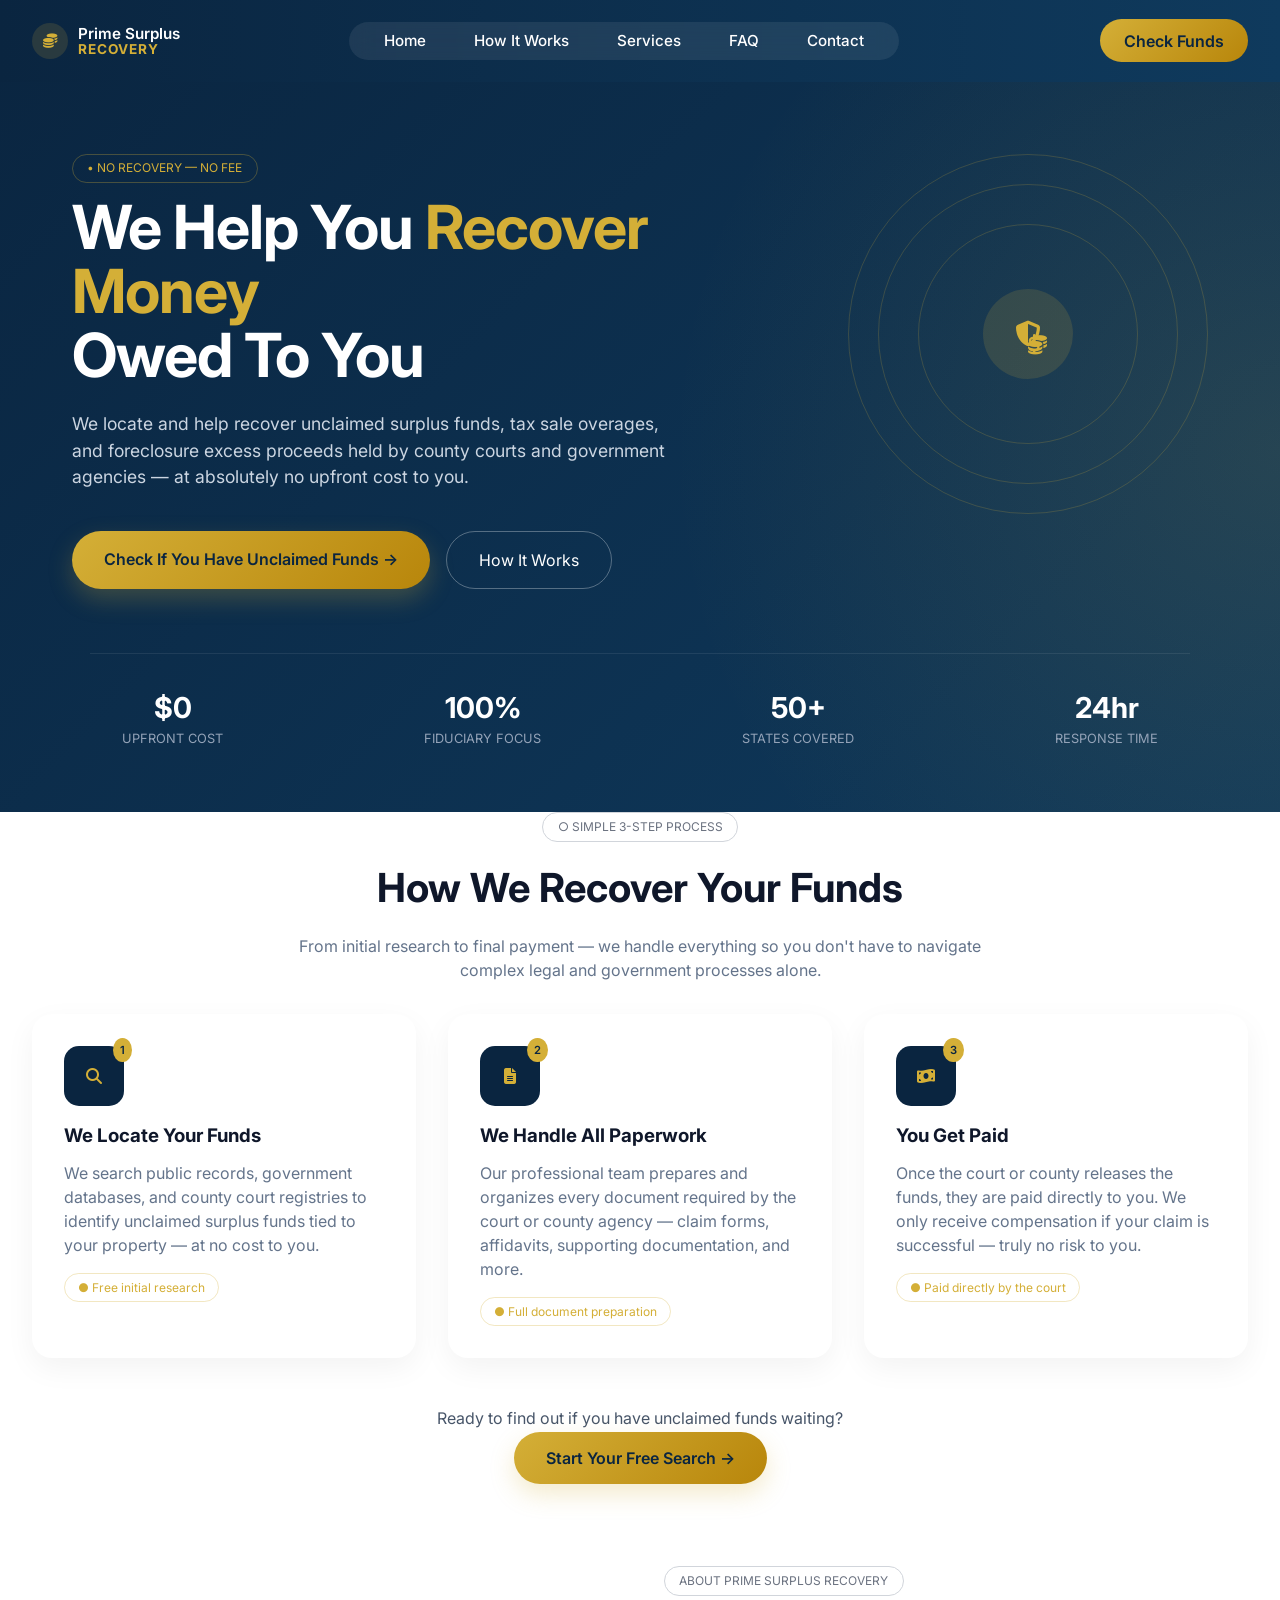
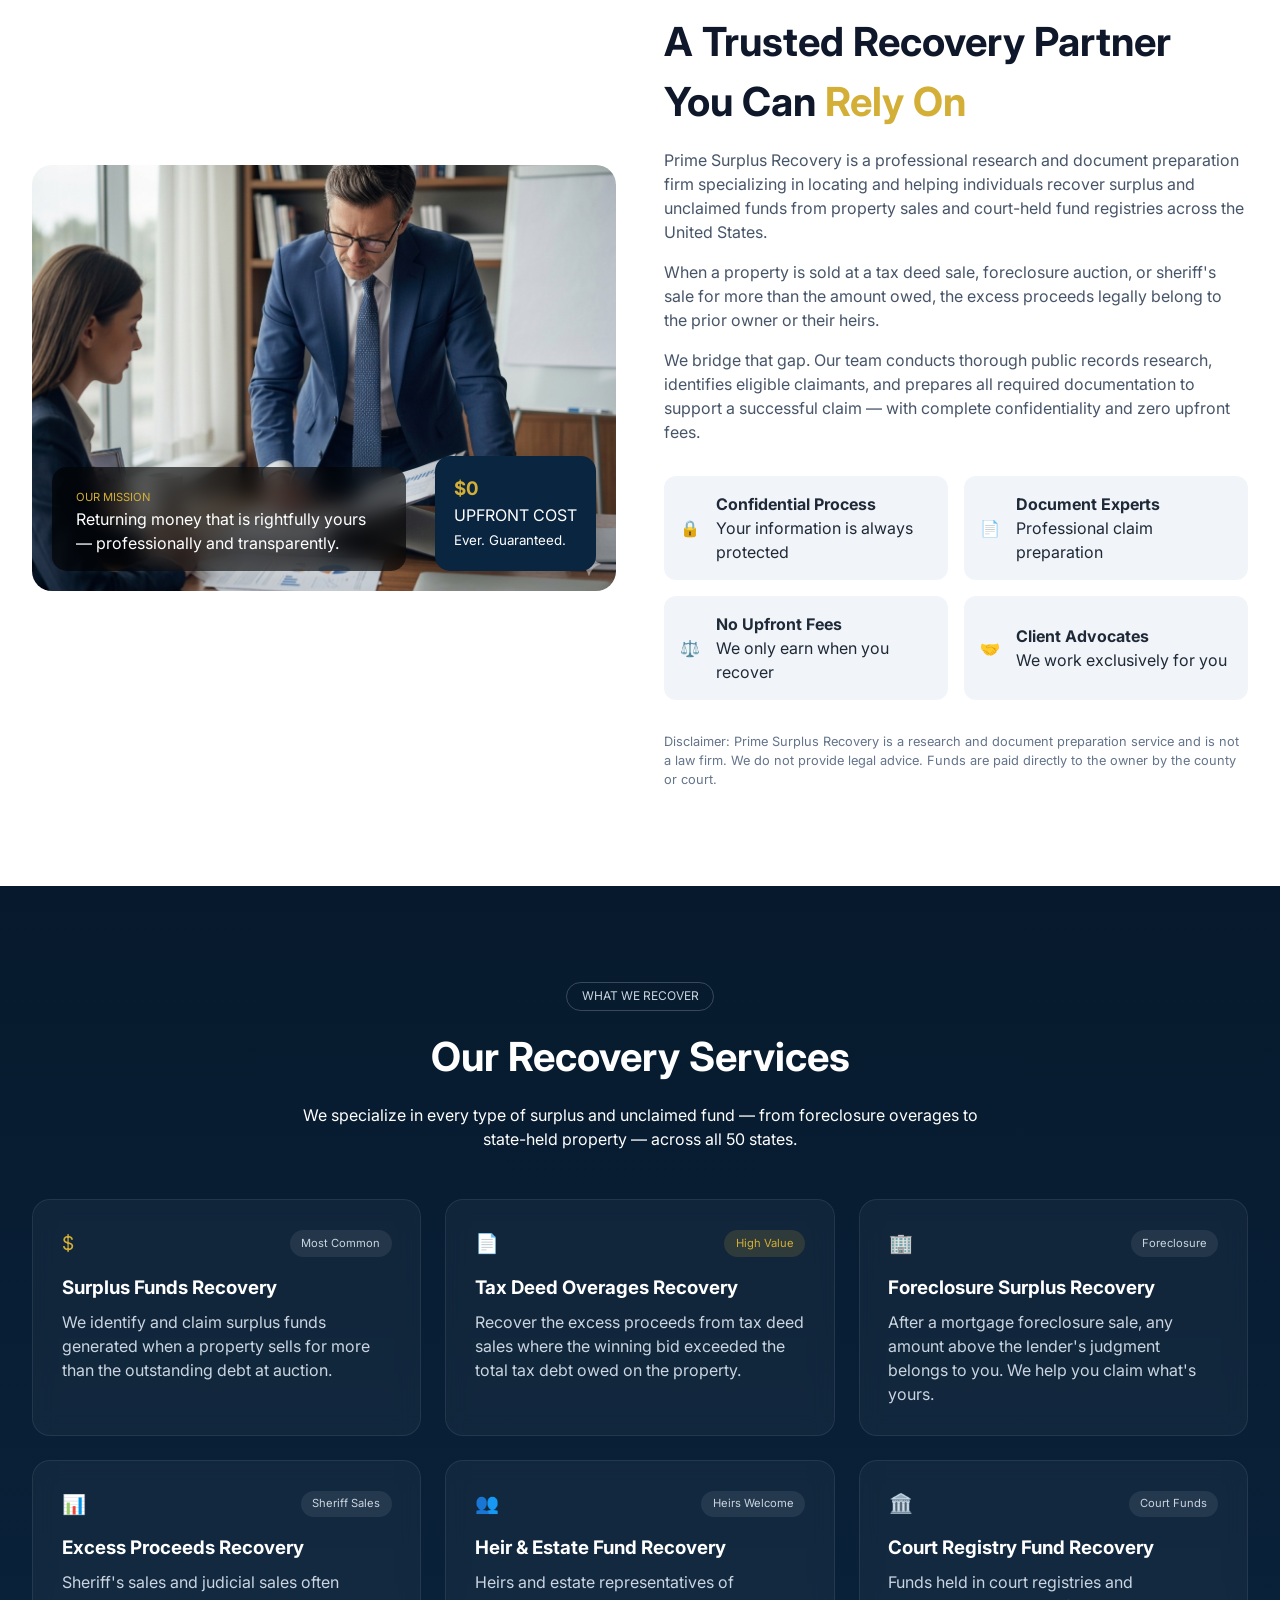
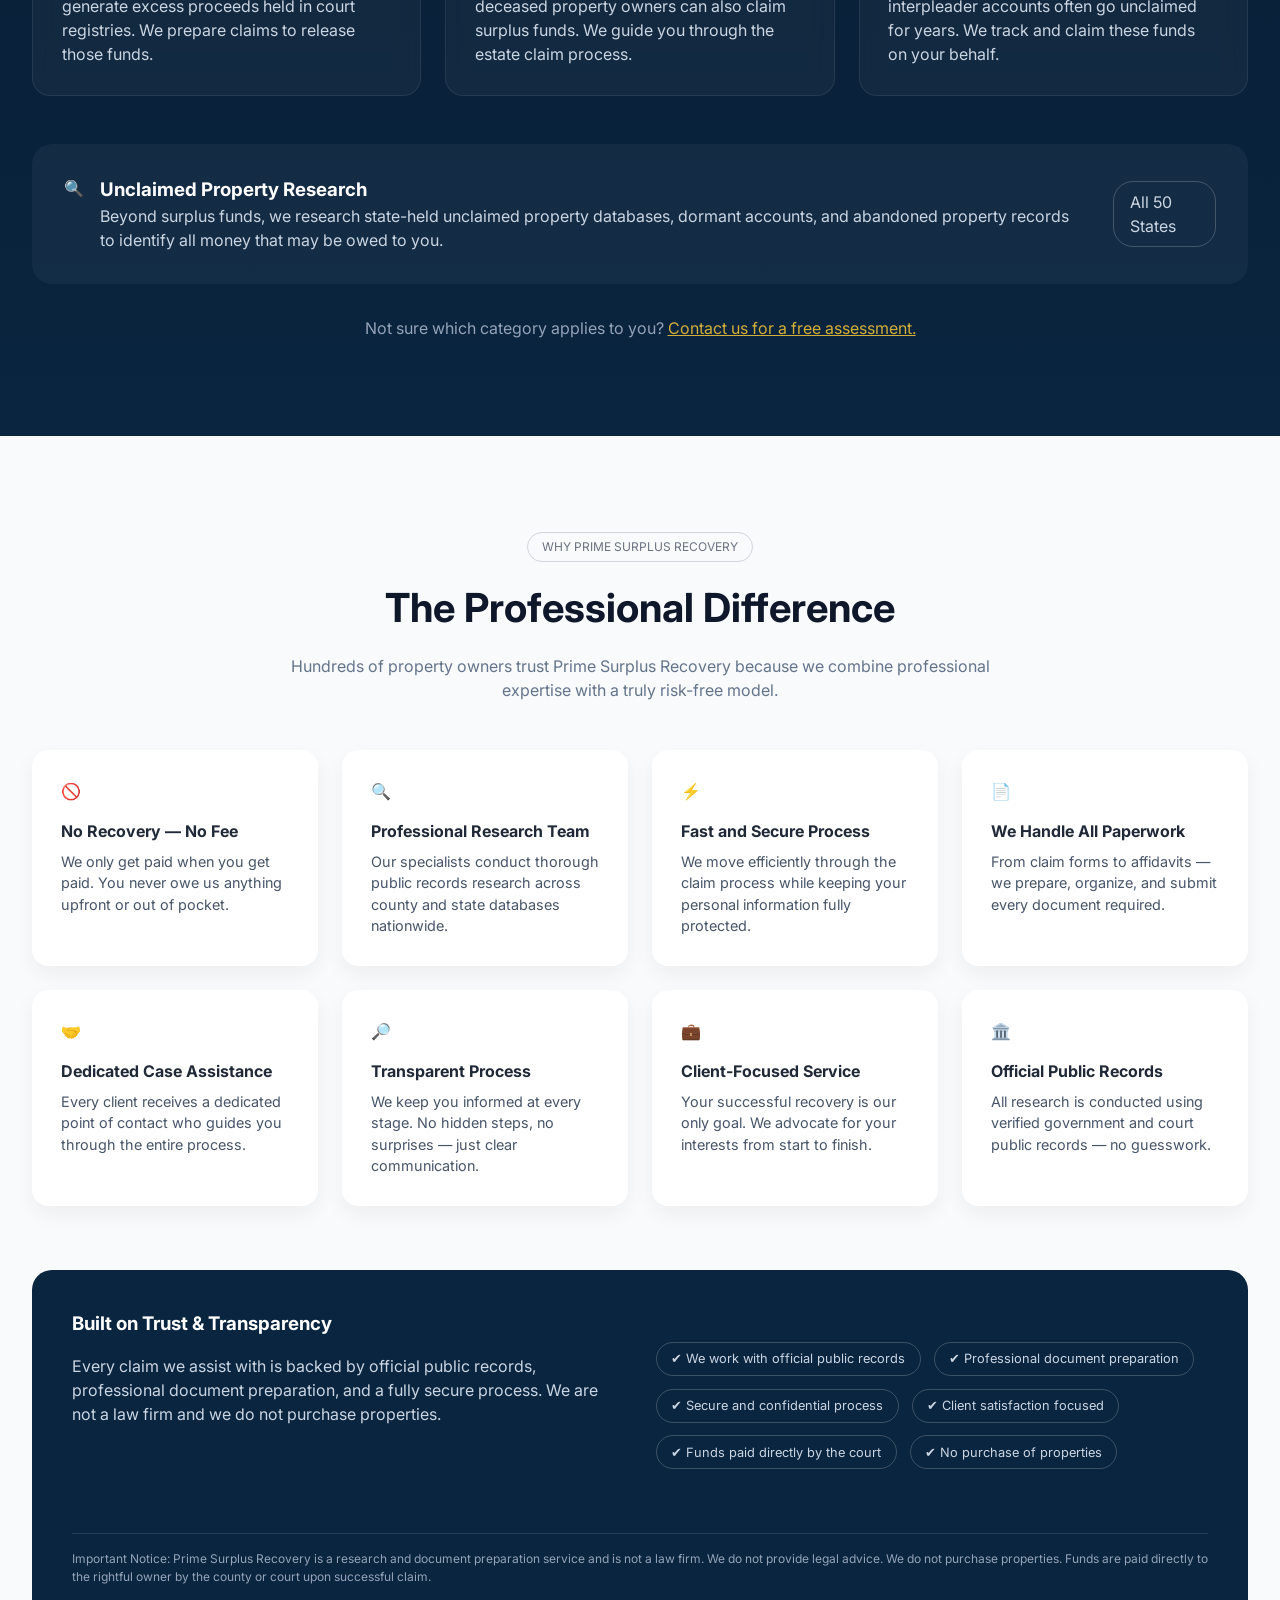
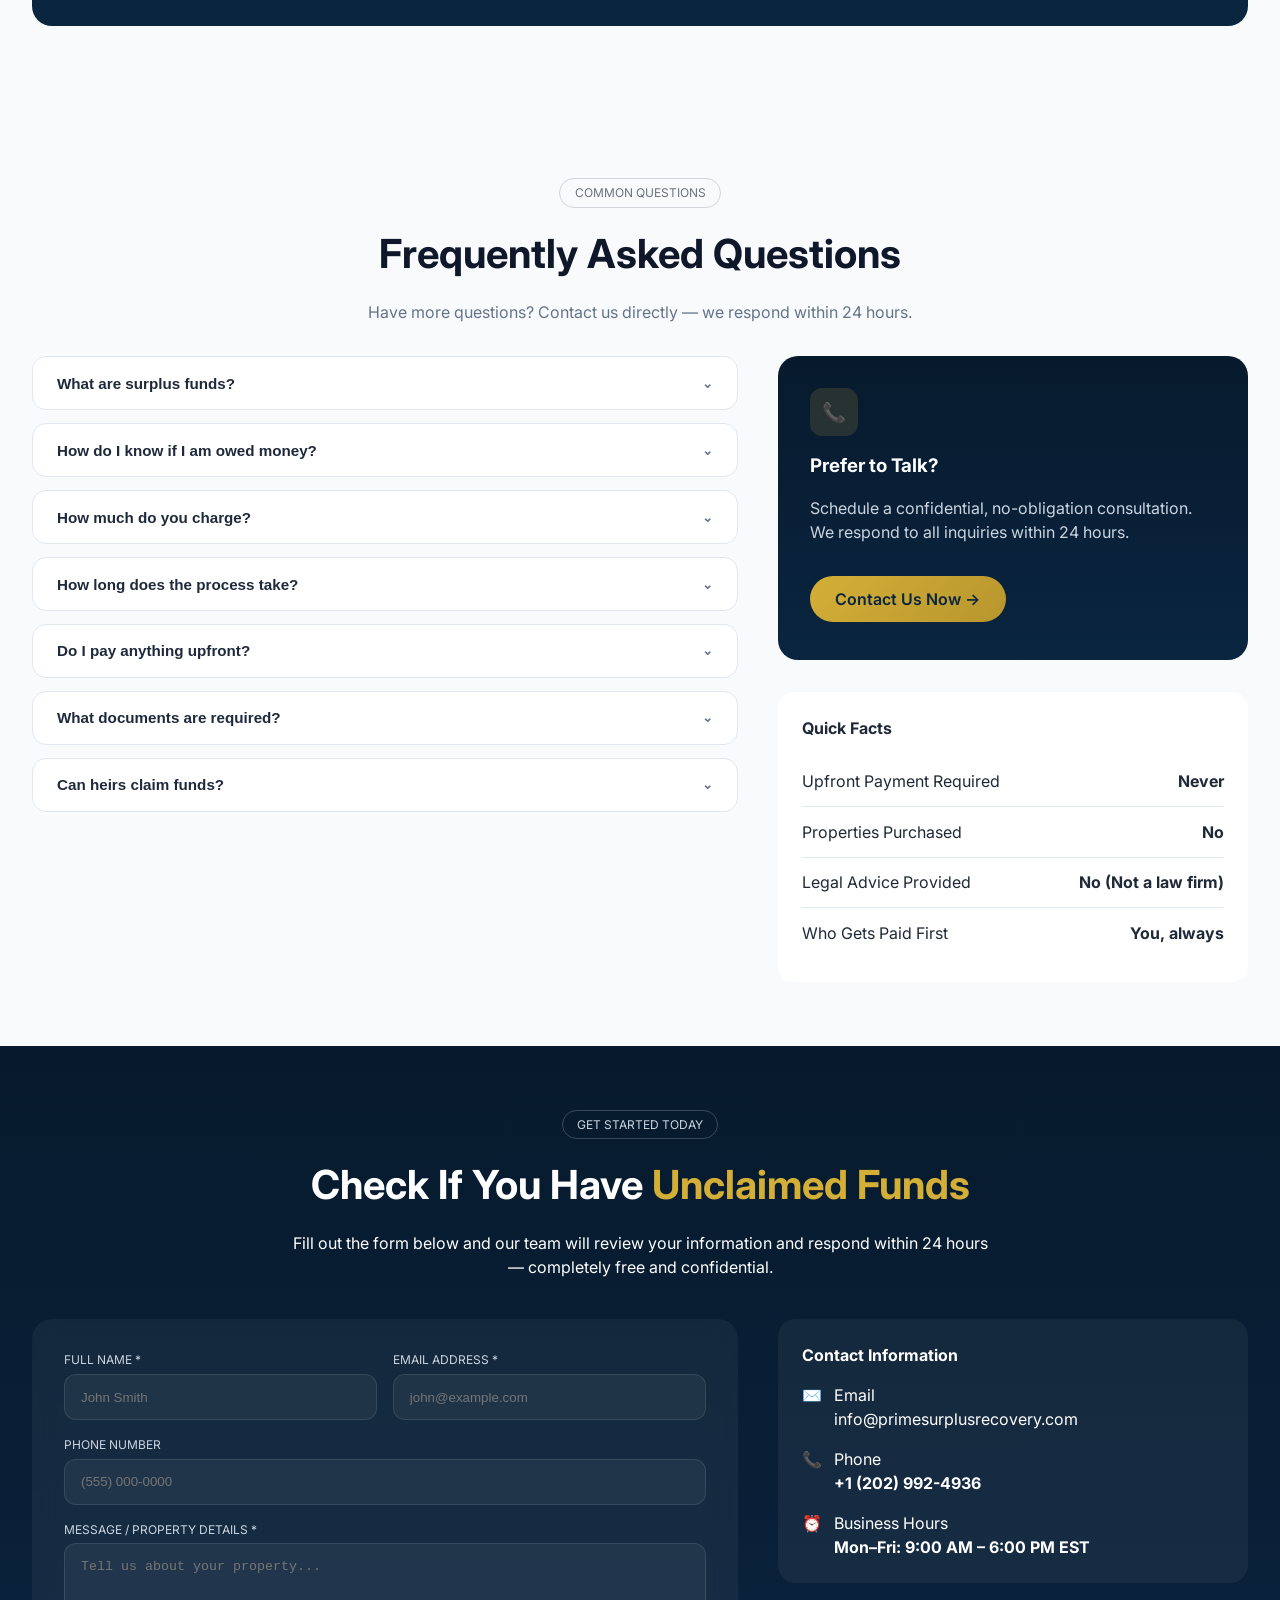
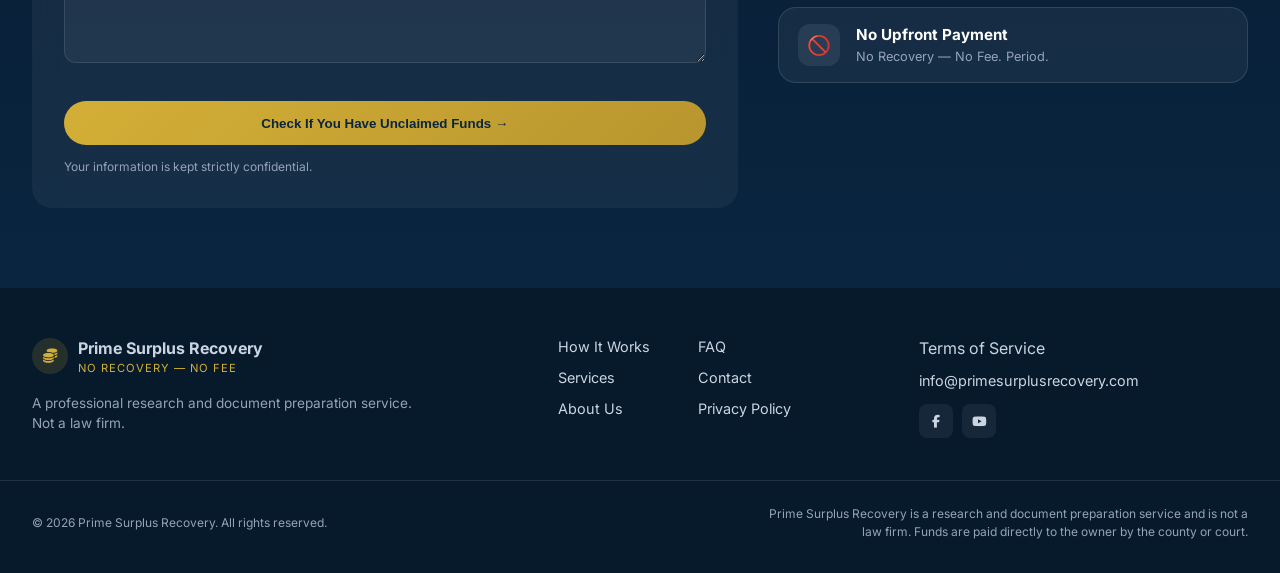
==== commit 0a1102a8: "Update index.html" ====
--- a/index.html
+++ b/index.html
@@ -14,8 +14,16 @@
 
     <!-- CSS (FIXED PATH) -->
     <link rel="stylesheet" href="./css/style.css">
-    <!-- Favicon -->
-<link rel="icon" type="image/png" href="assets/favicon/favicon.png">
+   <!-- Favicon (FULL SETUP) -->
+<link rel="icon" href="/assets/favicon/favicon.ico">
+
+<link rel="icon" type="image/png" sizes="16x16" href="/assets/favicon/favicon-16x16.png">
+<link rel="icon" type="image/png" sizes="32x32" href="/assets/favicon/favicon-32x32.png">
+
+<link rel="apple-touch-icon" href="/assets/favicon/apple-touch-icon.png">
+
+<link rel="manifest" href="/assets/favicon/site.webmanifest">
+
 <meta name="theme-color" content="#0A2540">
 </head>
 
@@ -743,41 +751,41 @@
 
         <div class="cta-container">
 
-            <!-- LEFT: FORM -->
-            <form class="cta-form fade-in">
-
-                <div class="form-row">
-                    <div class="form-group">
-                        <label>FULL NAME *</label>
-                        <input type="text" placeholder="John Smith">
-                    </div>
-
-                    <div class="form-group">
-                        <label>EMAIL ADDRESS *</label>
-                        <input type="email" placeholder="john@example.com">
-                    </div>
-                </div>
-
-                <div class="form-group">
-                    <label>PHONE NUMBER</label>
-                    <input type="text" placeholder="(555) 000-0000">
-                </div>
-
-                <div class="form-group">
-                    <label>MESSAGE / PROPERTY DETAILS *</label>
-                    <textarea placeholder="Tell us about your property, approximate location, and any details about the sale or foreclosure..."></textarea>
-                </div>
-
-                <button class="cta-button">
-                    Check If You Have Unclaimed Funds →
-                </button>
-
-                <p class="form-note">
-                    Your information is kept strictly confidential.
-                </p>
-
-            </form>
-
+           <!-- LEFT: FORM -->
+<form id="contactForm" class="cta-form fade-in">
+
+    <div class="form-row">
+        <div class="form-group">
+            <label>FULL NAME *</label>
+            <input type="text" placeholder="John Smith" required>
+        </div>
+
+        <div class="form-group">
+            <label>EMAIL ADDRESS *</label>
+            <input type="email" placeholder="john@example.com" required>
+        </div>
+    </div>
+
+    <div class="form-group">
+        <label>PHONE NUMBER</label>
+        <input type="text" placeholder="(555) 000-0000">
+    </div>
+
+    <div class="form-group">
+        <label>MESSAGE / PROPERTY DETAILS *</label>
+        <textarea placeholder="Tell us about your property..." required></textarea>
+    </div>
+
+    <!-- ✅ SUBMIT BUTTON -->
+    <button type="submit" class="cta-button">
+        Check If You Have Unclaimed Funds →
+    </button>
+
+    <p class="form-note">
+        Your information is kept strictly confidential.
+    </p>
+
+</form>
             <!-- RIGHT -->
             <div class="cta-right">
 
@@ -883,7 +891,7 @@
             <div class="footer-col">
                 <a href="#faq">FAQ</a>
                 <a href="#contact">Contact</a>
-                <a href="#">Privacy Policy</a>
+                <a href="privacy.html">Privacy Policy</a>
             </div>
 
         </div>
@@ -891,7 +899,7 @@
         <!-- RIGHT -->
         <div class="footer-right">
 
-            <a href="#">Terms of Service</a>
+            <a href="terms.html">Terms of Service</a>
             <p>
     <a href="mailto:info@primesurplusrecovery.com">
         info@primesurplusrecovery.com
--- a/css/style.css
+++ b/css/style.css
@@ -1613,4 +1613,31 @@
 
 section {
     scroll-margin-top: 90px;
-}+}
+
+/* ================= LEGAL PAGES ================= */
+.legal-section {
+    padding: 120px 0 80px;
+    background: #ffffff;
+}
+
+.legal-container {
+    max-width: 800px;
+    margin: auto;
+}
+
+.legal-container h1 {
+    font-size: 2.5rem;
+    margin-bottom: 1rem;
+}
+
+.legal-container h3 {
+    margin-top: 2rem;
+    color: #0A2540;
+}
+
+.legal-container p {
+    margin-top: 0.8rem;
+    color: #475569;
+    line-height: 1.7;
+}
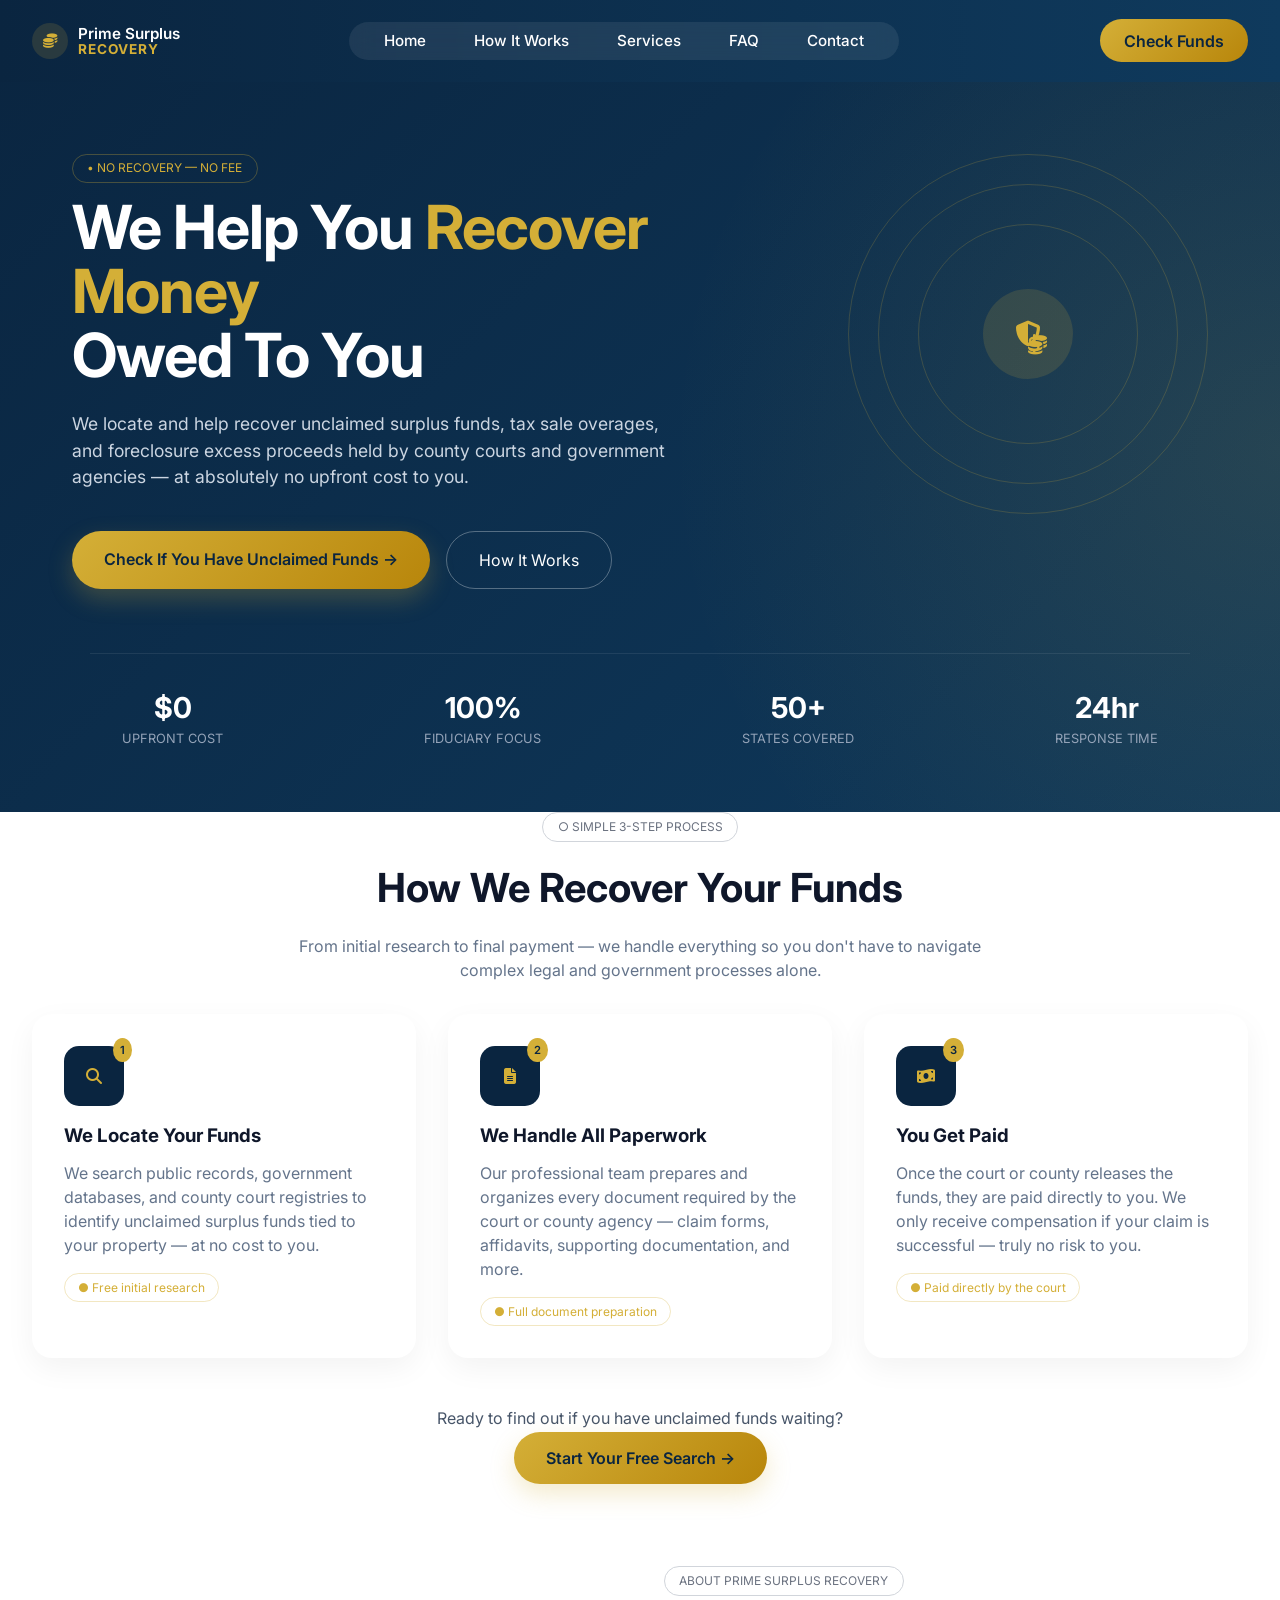
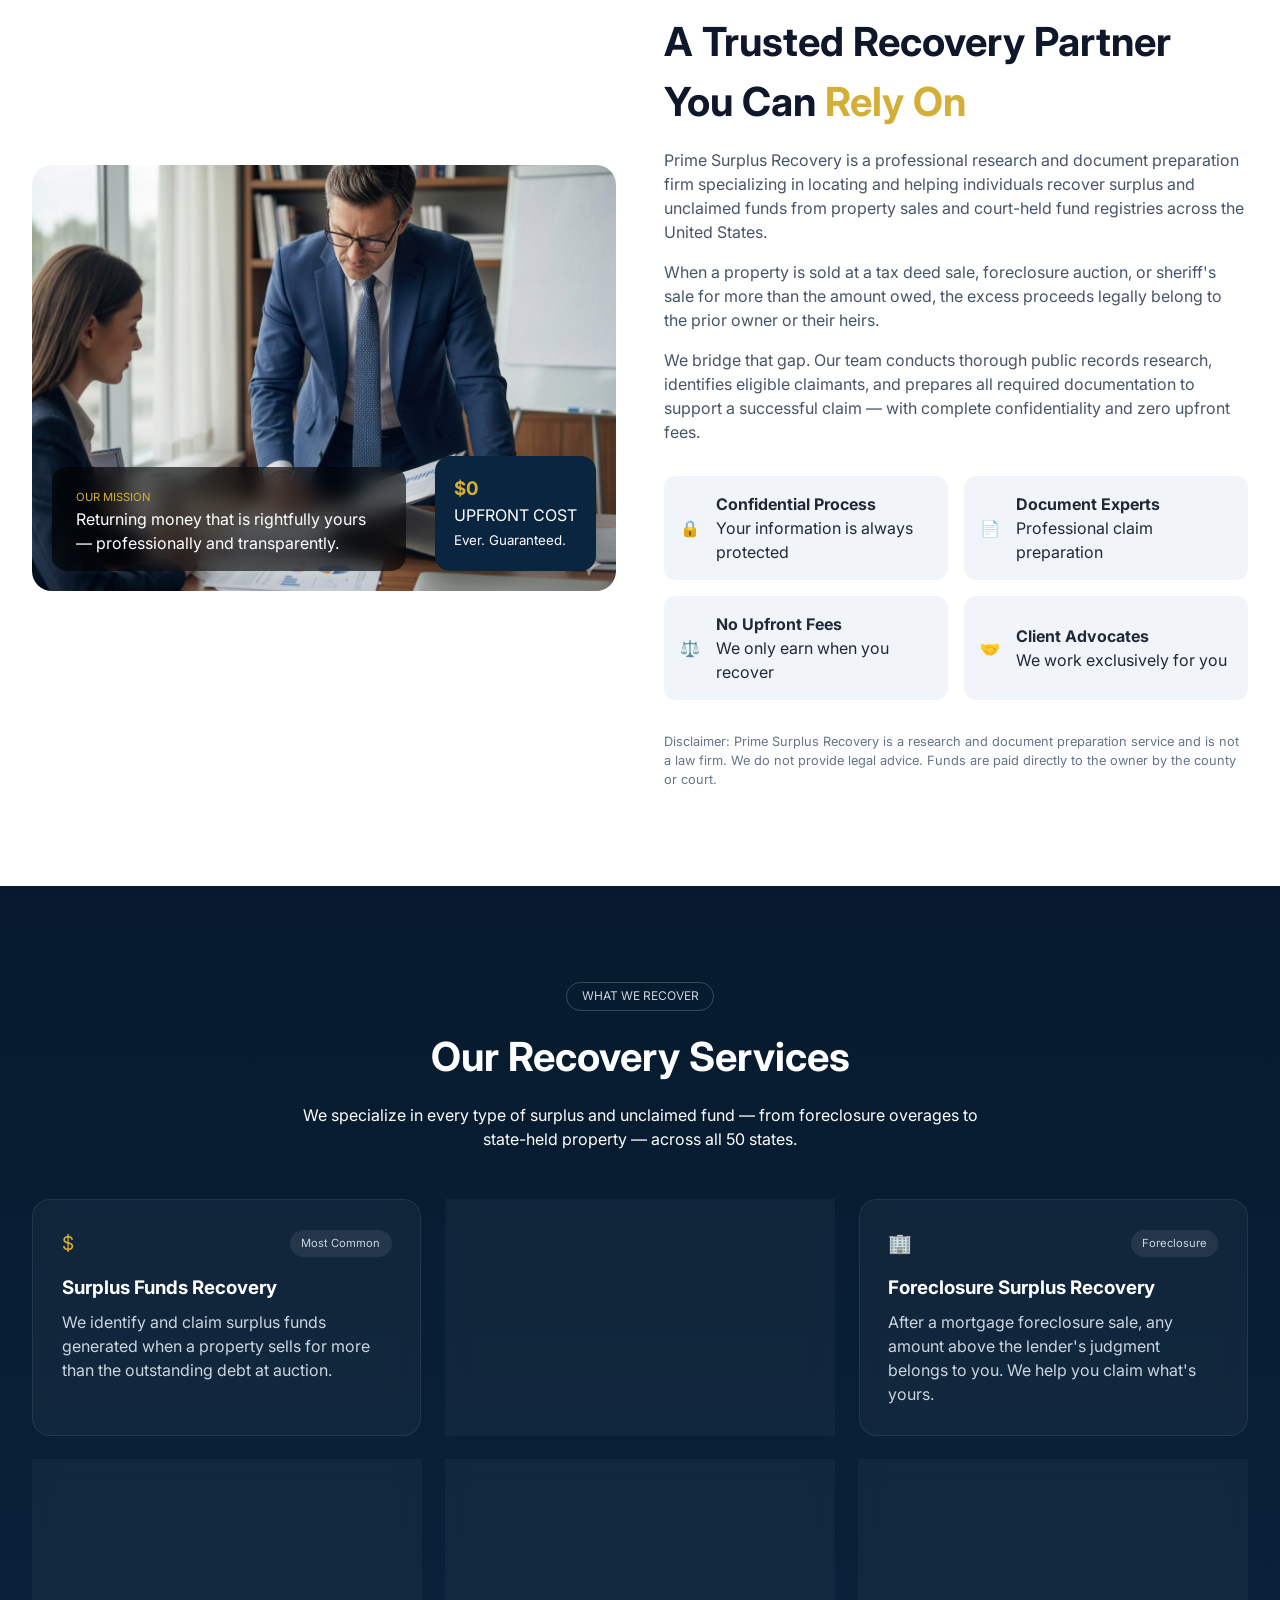
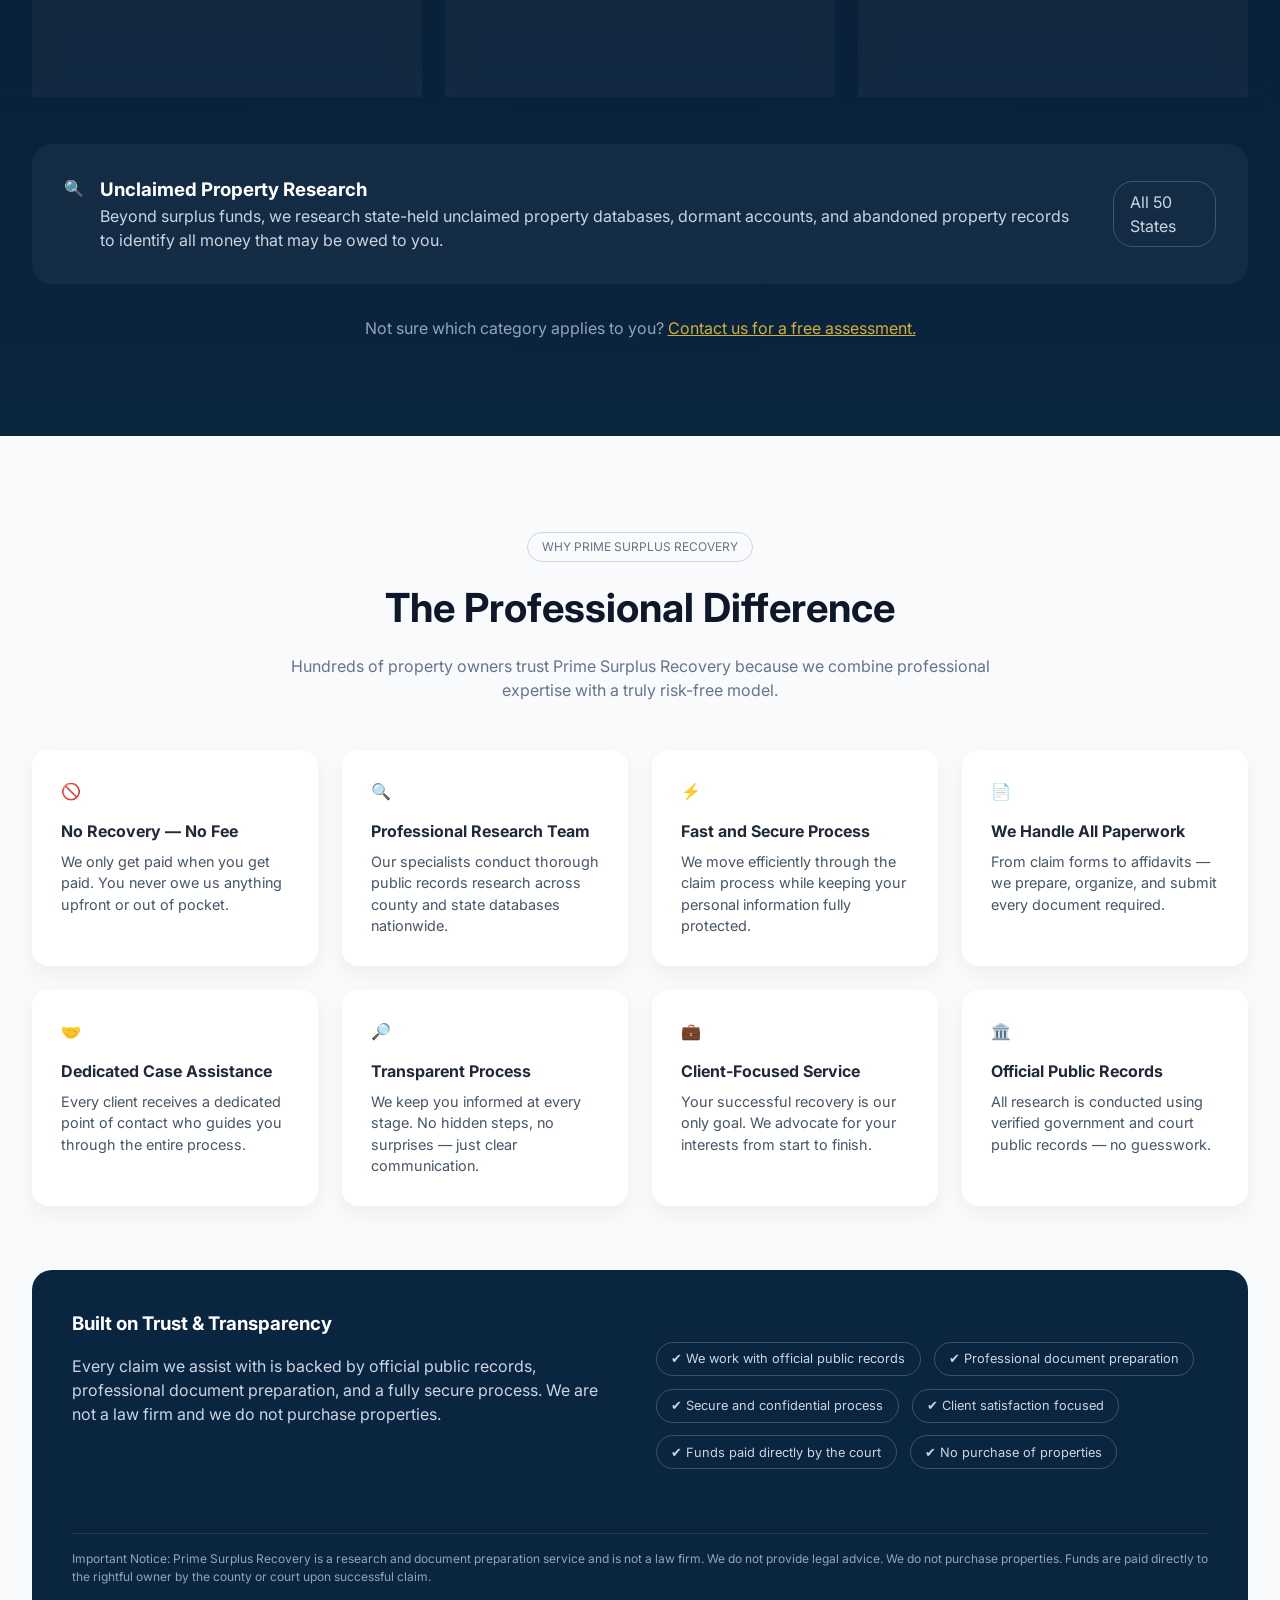
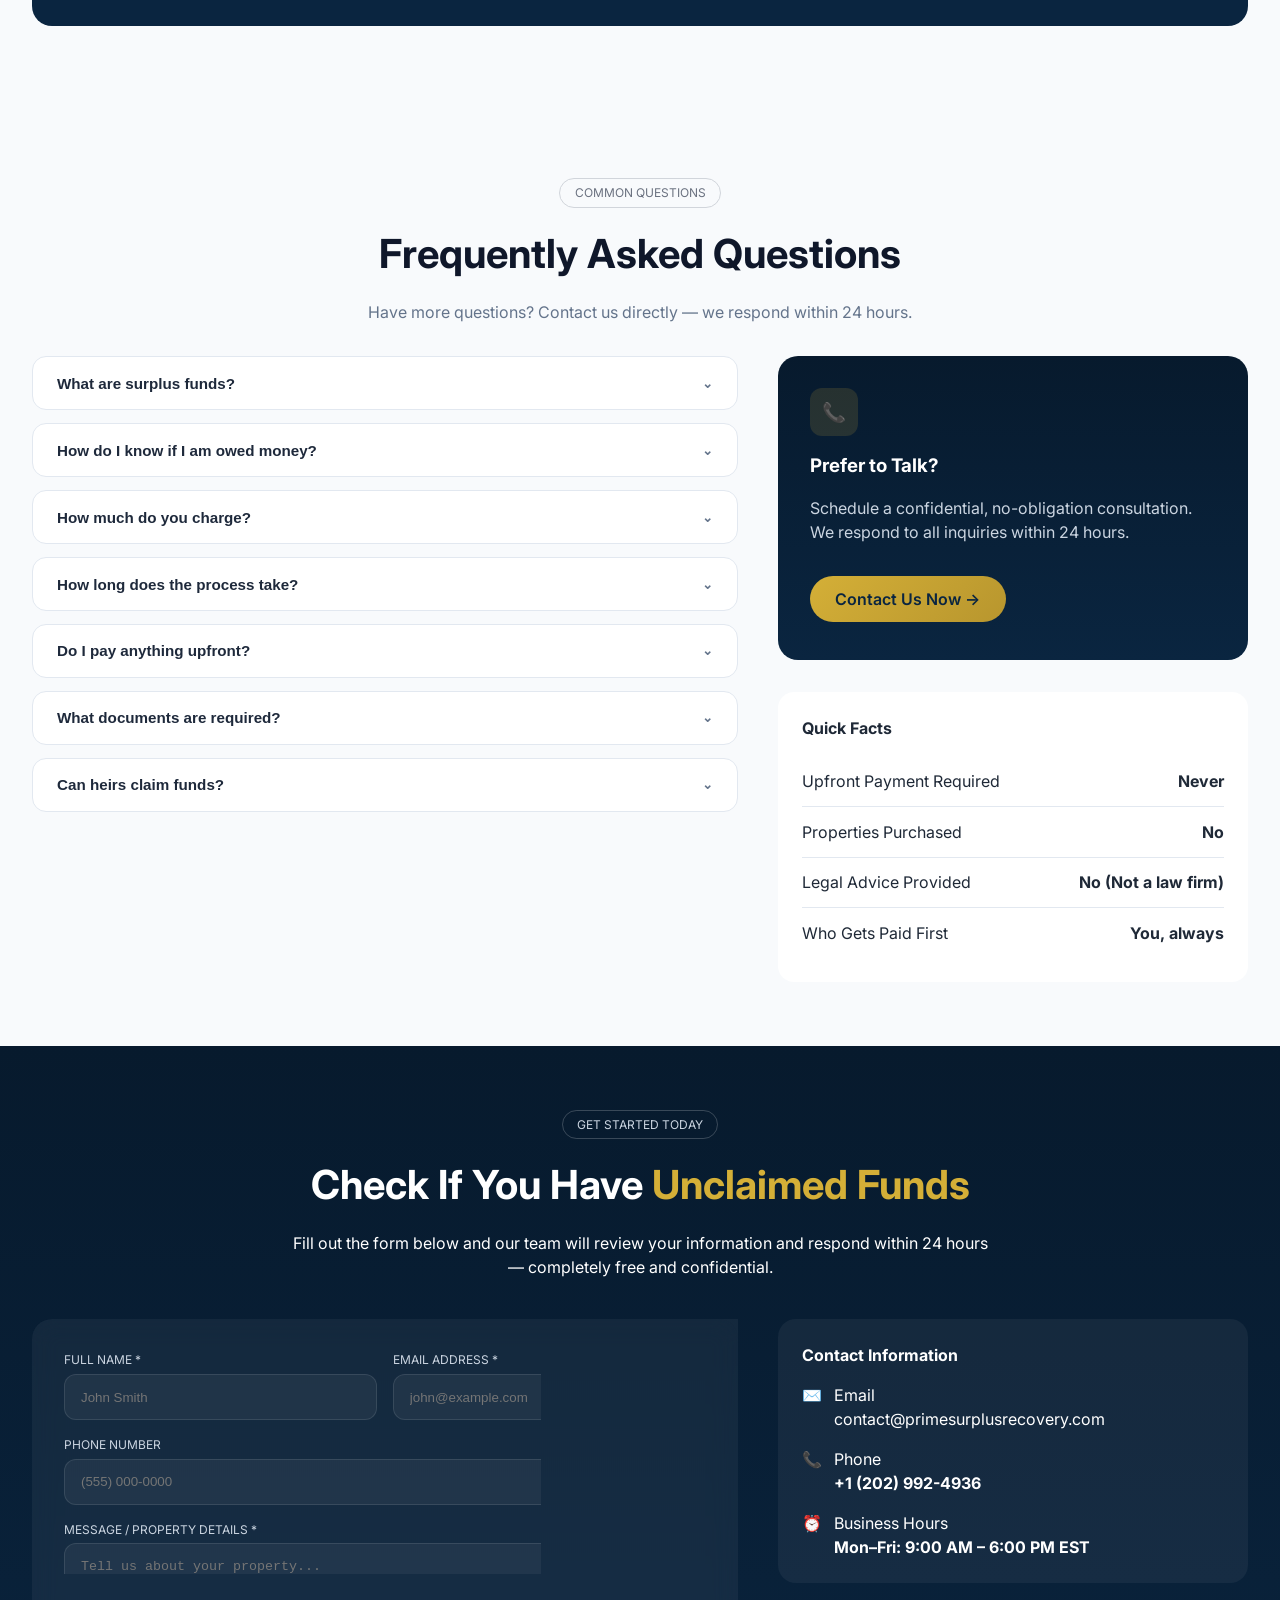
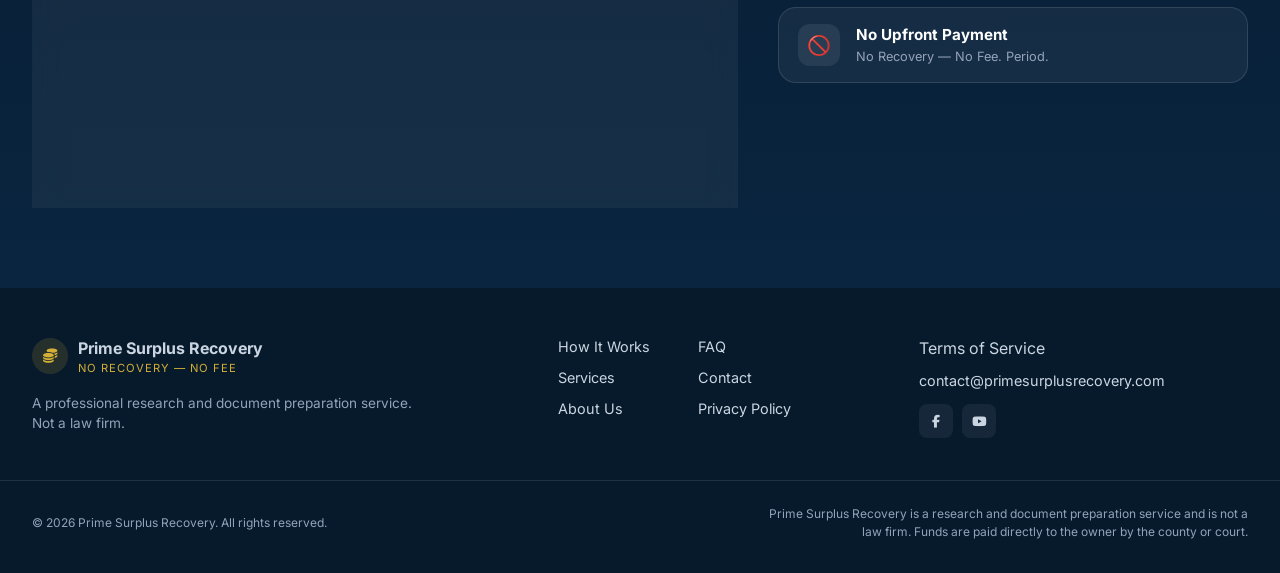
==== commit 03942ede: "Update index.html" ====
--- a/index.html
+++ b/index.html
@@ -799,8 +799,8 @@
                         <div>
                             <p>Email</p>
                            <p>
-    <a href="mailto:info@primesurplusrecovery.com">
-        info@primesurplusrecovery.com
+    <a href="mailto:contact@primesurplusrecovery.com">
+        contact@primesurplusrecovery.com
     </a>
 </p>
                         </div>
@@ -901,8 +901,8 @@
 
             <a href="terms.html">Terms of Service</a>
             <p>
-    <a href="mailto:info@primesurplusrecovery.com">
-        info@primesurplusrecovery.com
+    <a href="mailto:contact@primesurplusrecovery.com">
+        contact@primesurplusrecovery.com
     </a>
 </p>
             <!-- ✅ SOCIAL ICONS -->
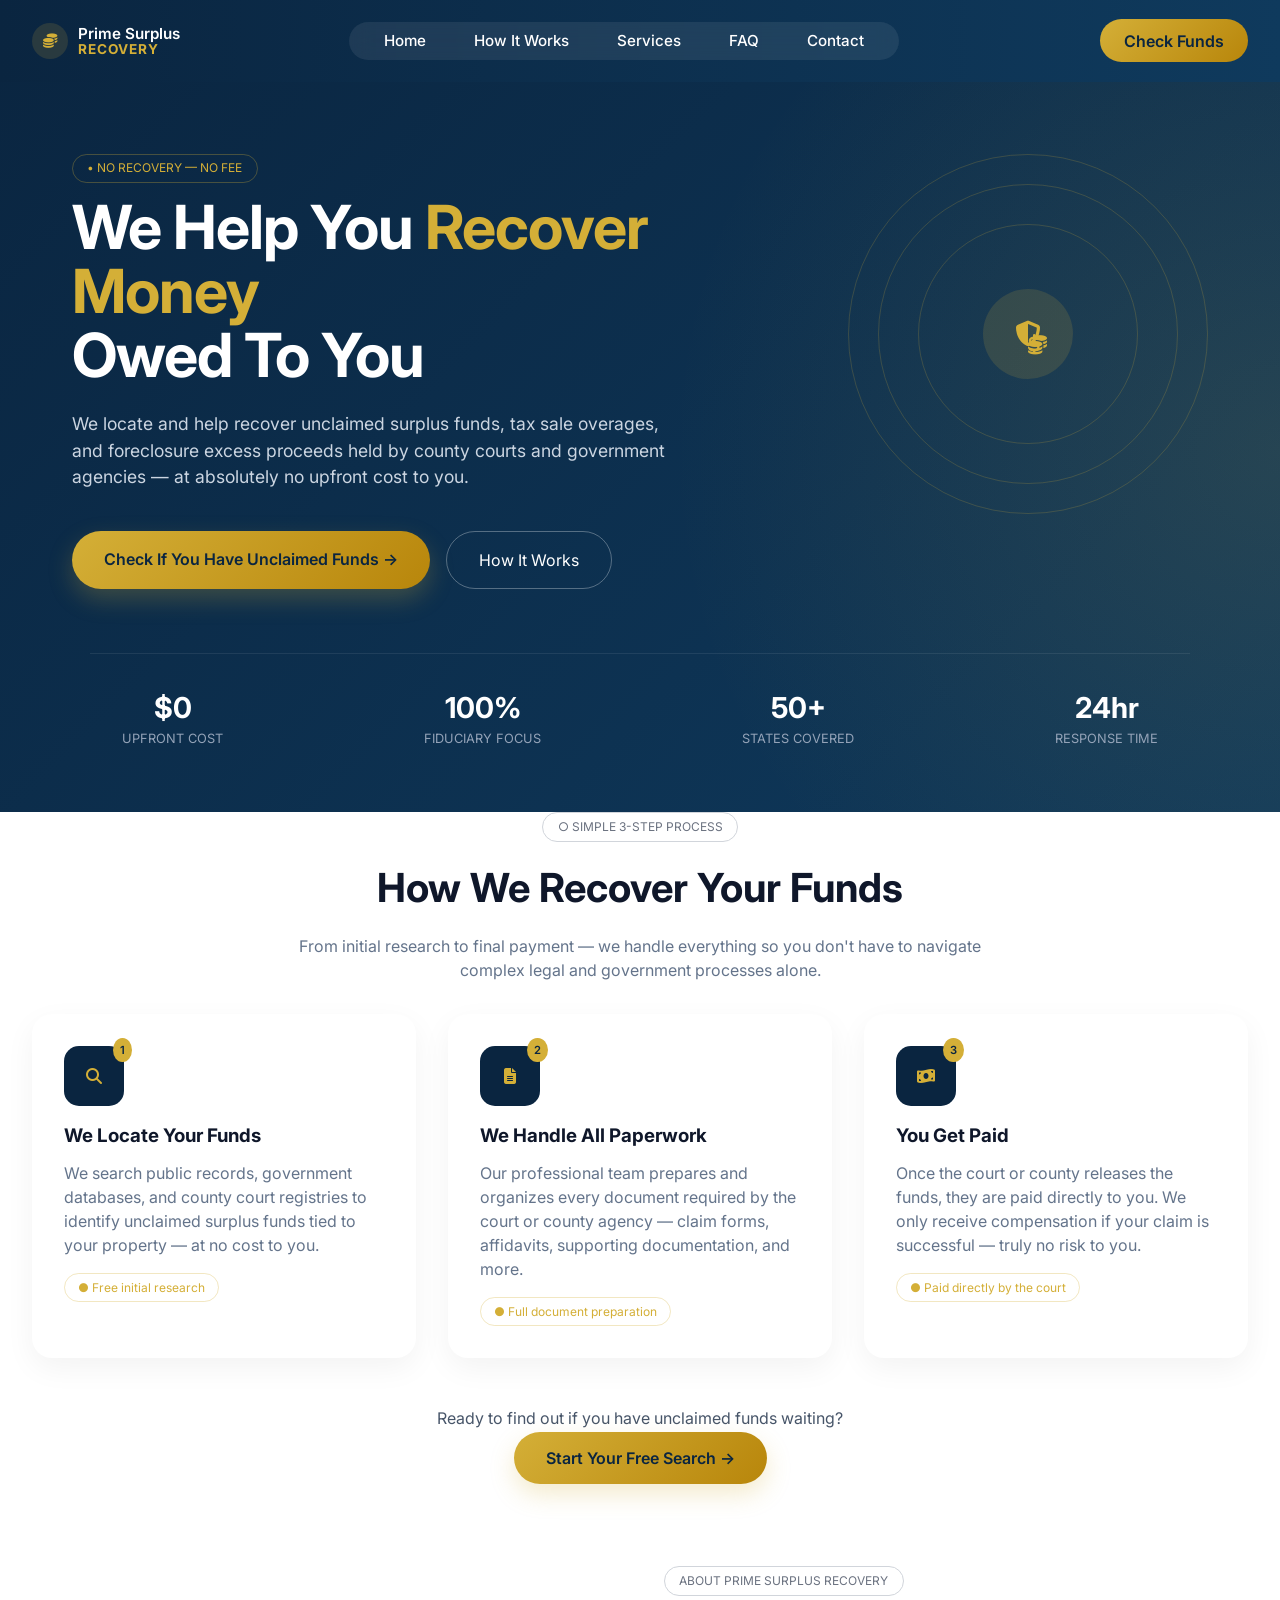
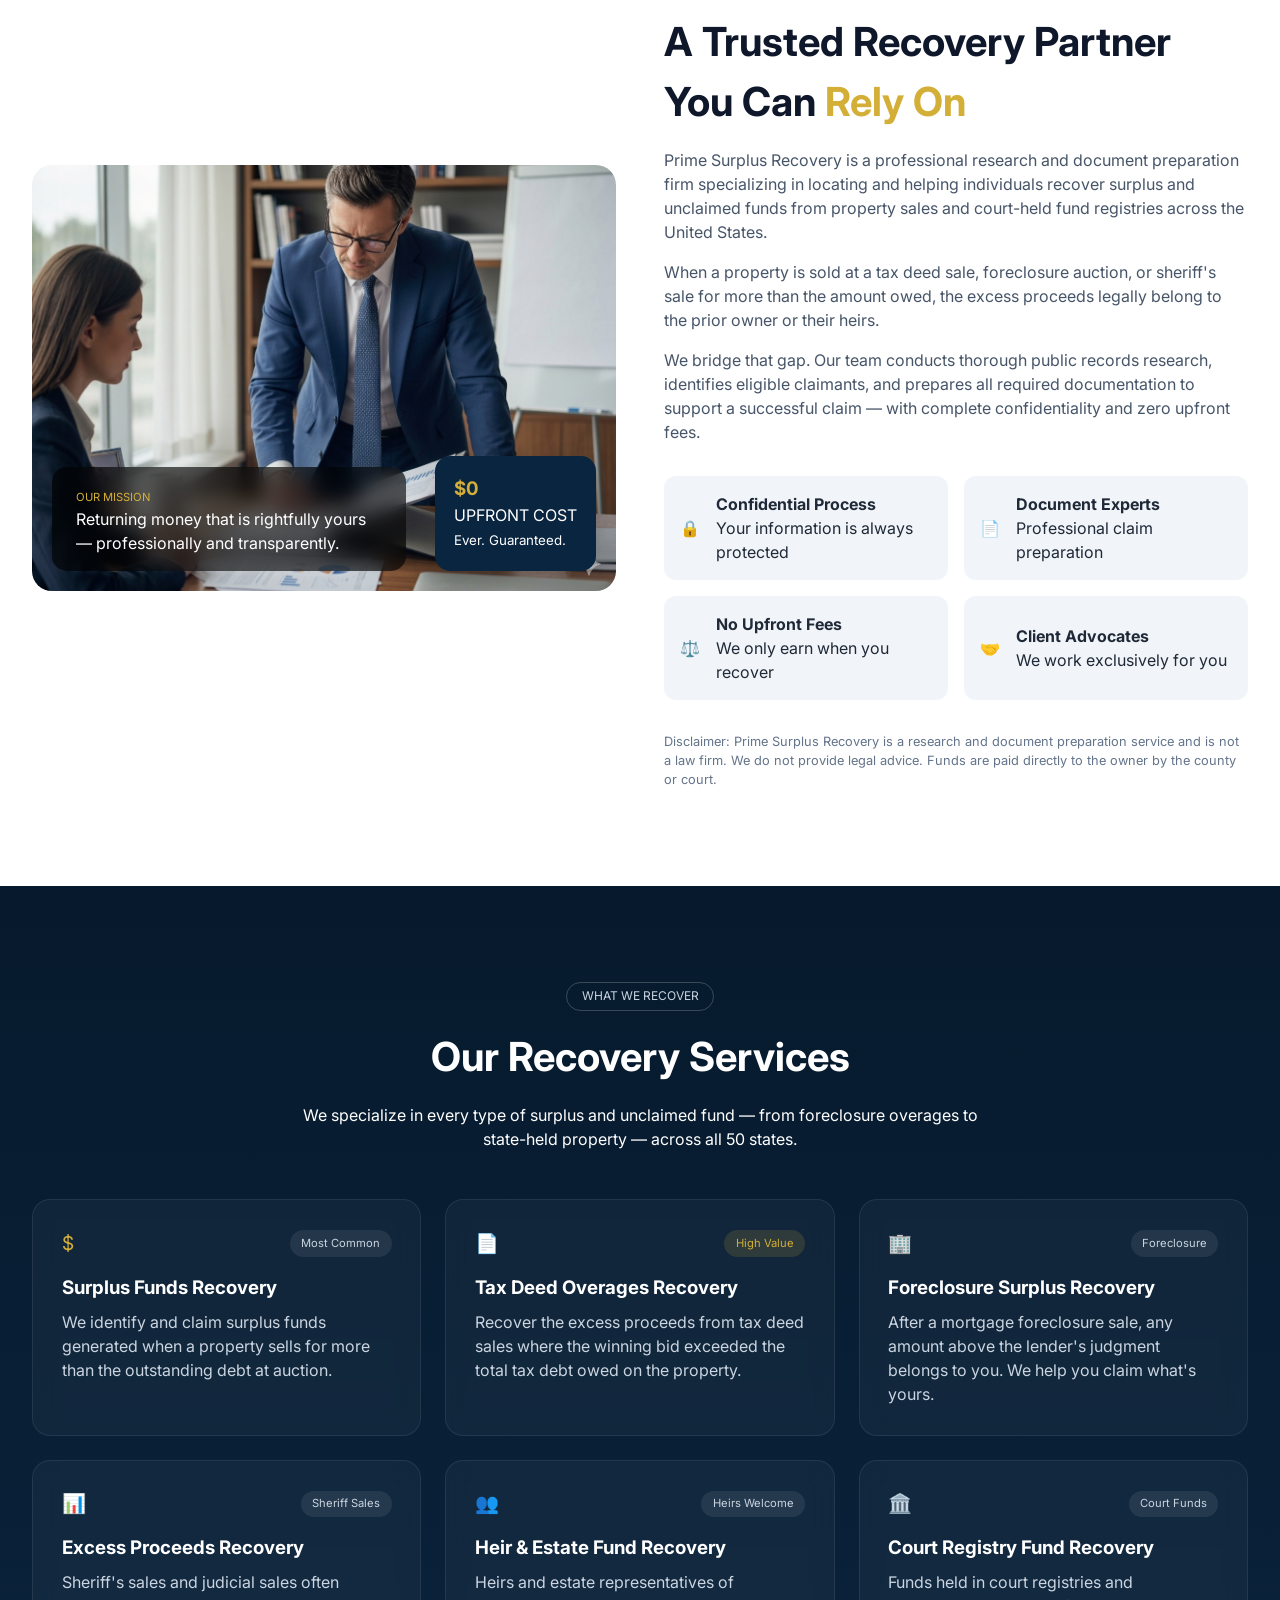
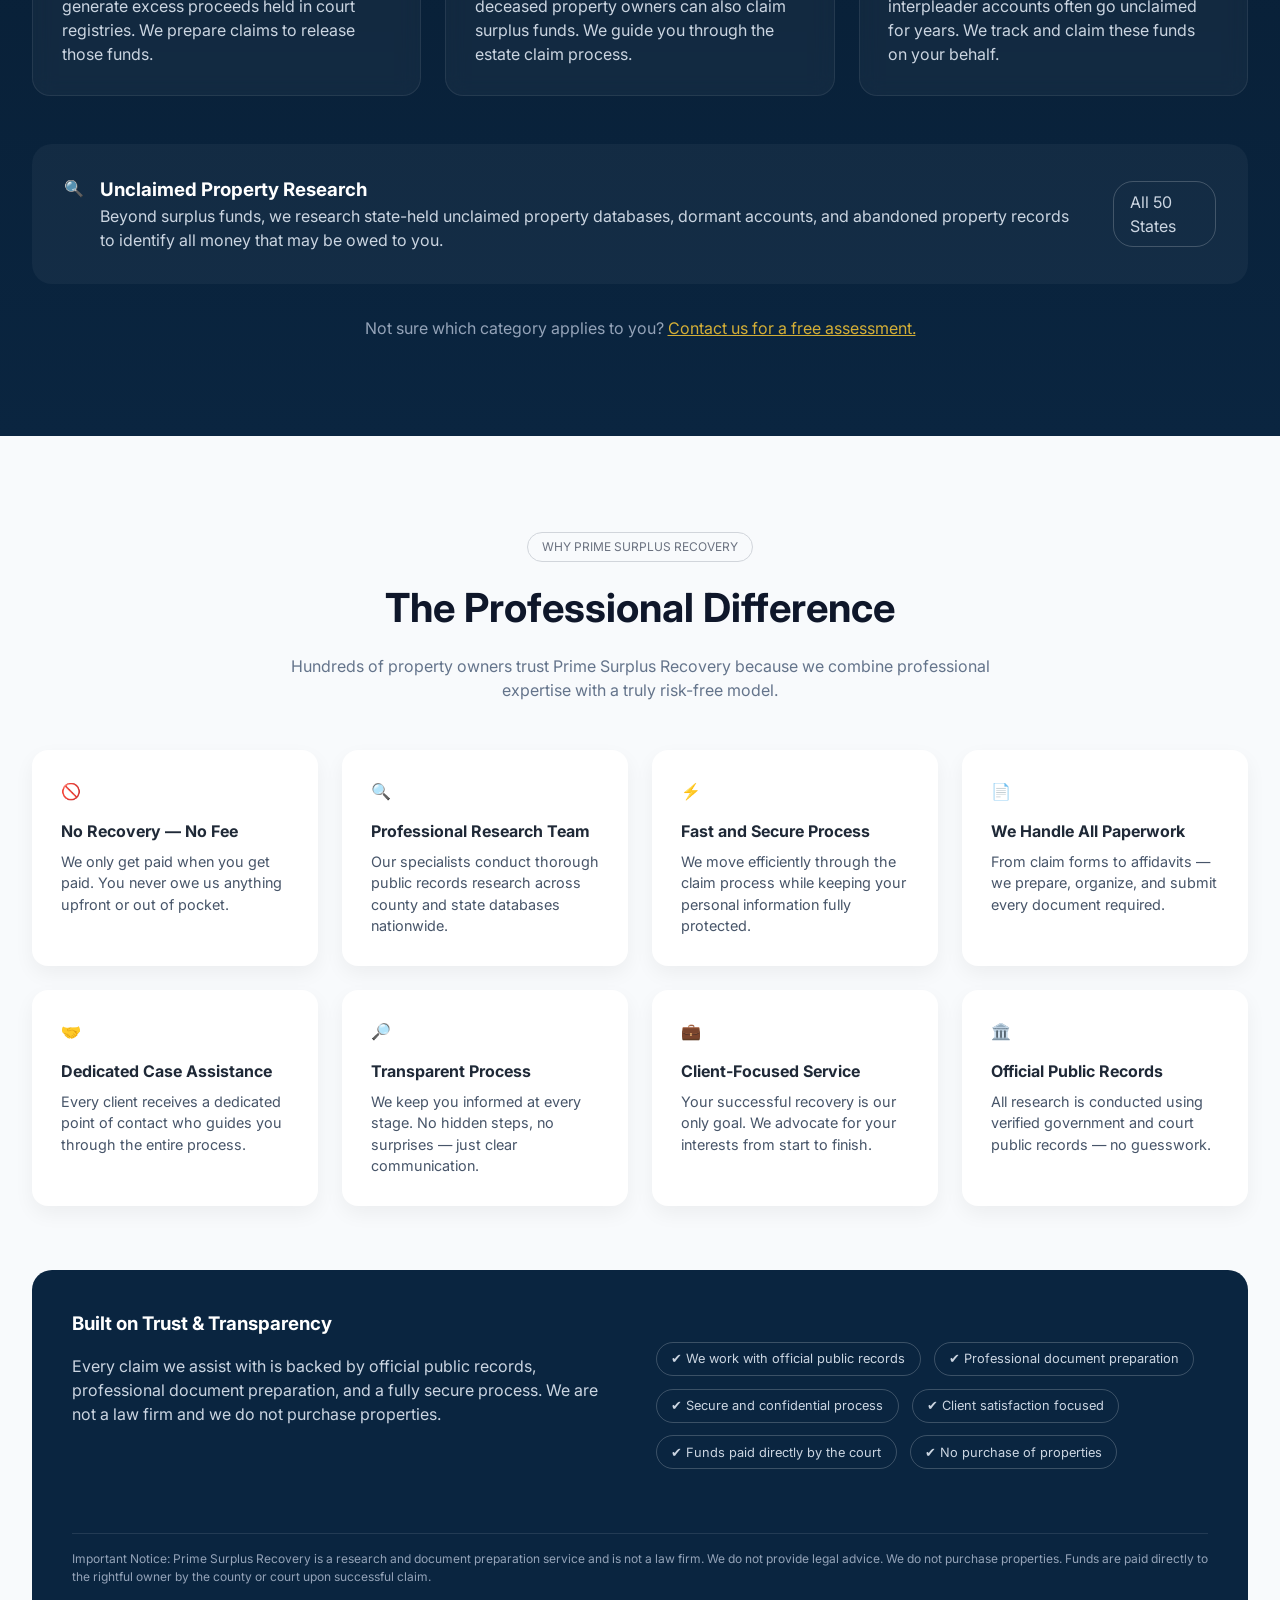
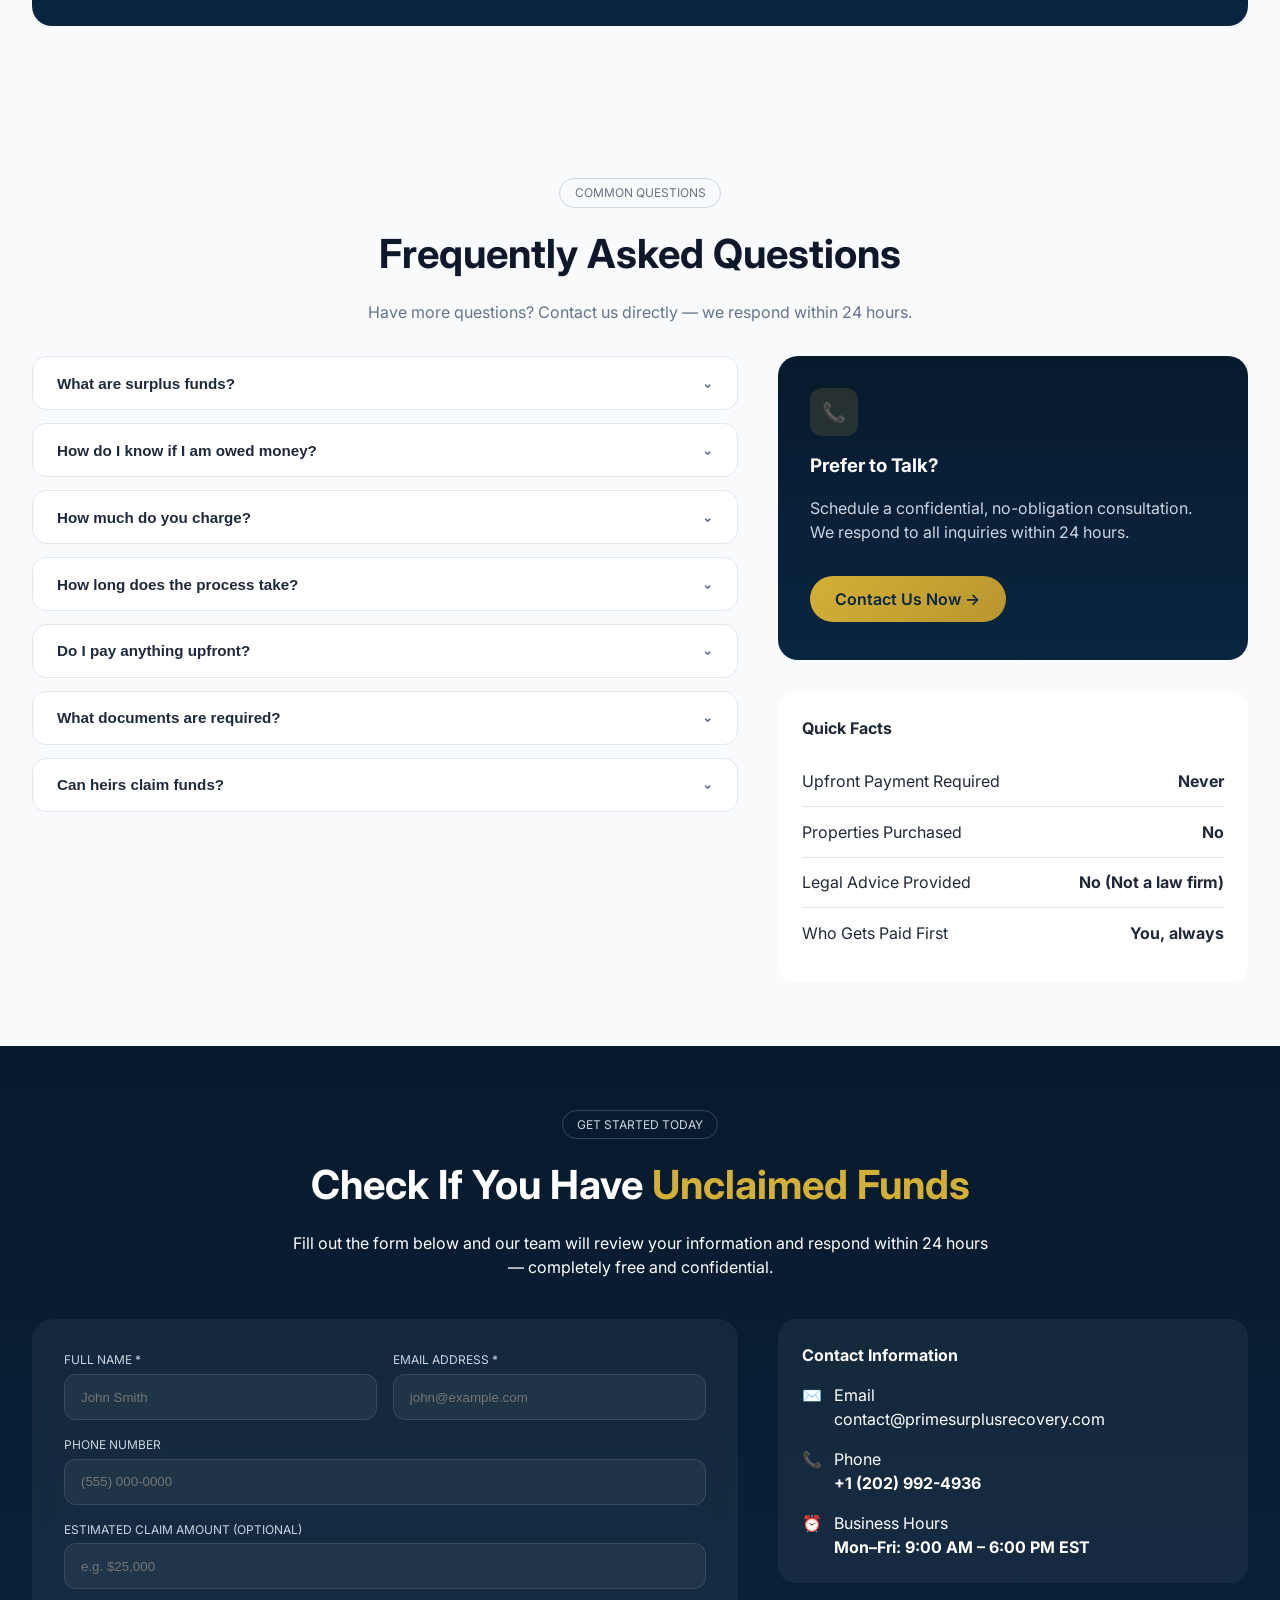
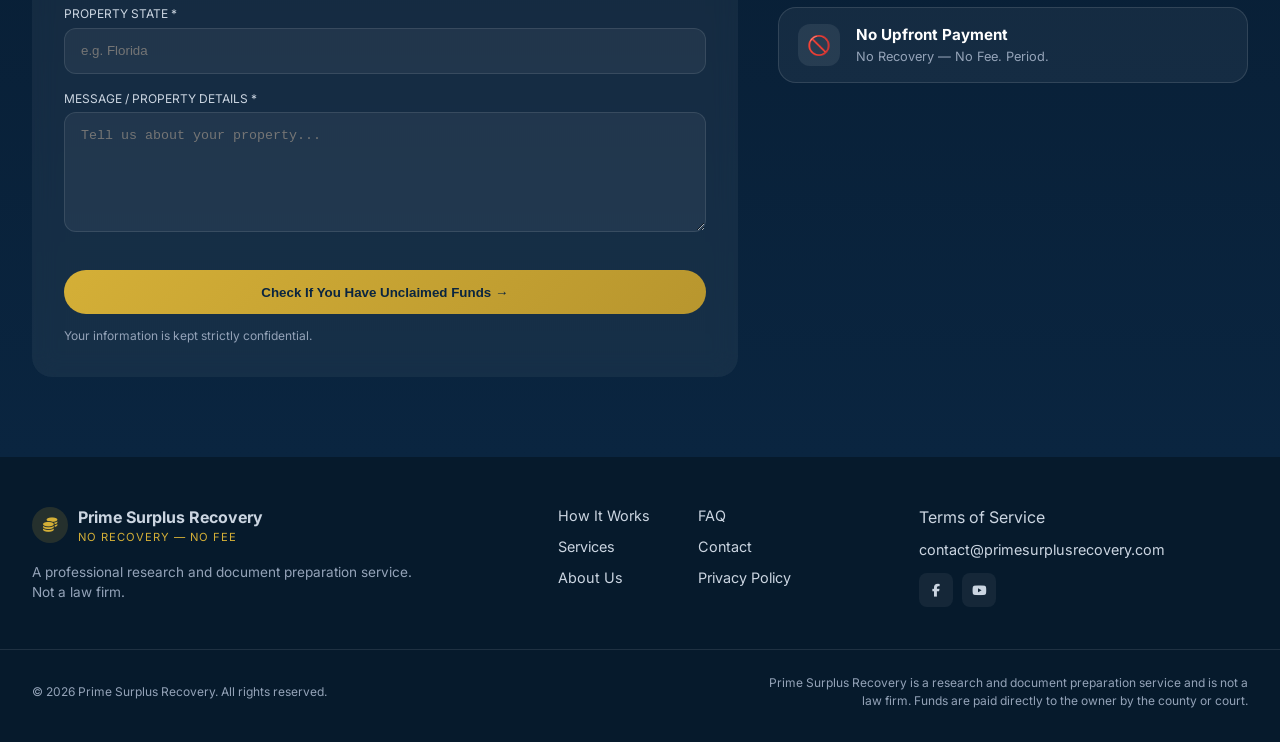
==== commit f7bea027: "Update index.html" ====
--- a/index.html
+++ b/index.html
@@ -757,23 +757,35 @@
     <div class="form-row">
         <div class="form-group">
             <label>FULL NAME *</label>
-            <input type="text" placeholder="John Smith" required>
+            <input type="text" name="name" placeholder="John Smith" required>
         </div>
 
         <div class="form-group">
             <label>EMAIL ADDRESS *</label>
-            <input type="email" placeholder="john@example.com" required>
+            <input type="email" name="email" placeholder="john@example.com" required>
         </div>
     </div>
 
     <div class="form-group">
         <label>PHONE NUMBER</label>
-        <input type="text" placeholder="(555) 000-0000">
+        <input type="text" name="phone" placeholder="(555) 000-0000">
+    </div>
+
+    <!-- ✅ NEW: CLAIM AMOUNT -->
+    <div class="form-group">
+        <label>ESTIMATED CLAIM AMOUNT (OPTIONAL)</label>
+        <input type="text" name="claimAmount" placeholder="e.g. $25,000">
+    </div>
+
+    <!-- ✅ NEW: PROPERTY STATE -->
+    <div class="form-group">
+        <label>PROPERTY STATE *</label>
+        <input type="text" name="state" placeholder="e.g. Florida" required>
     </div>
 
     <div class="form-group">
         <label>MESSAGE / PROPERTY DETAILS *</label>
-        <textarea placeholder="Tell us about your property..." required></textarea>
+        <textarea name="message" placeholder="Tell us about your property..." required></textarea>
     </div>
 
     <!-- ✅ SUBMIT BUTTON -->
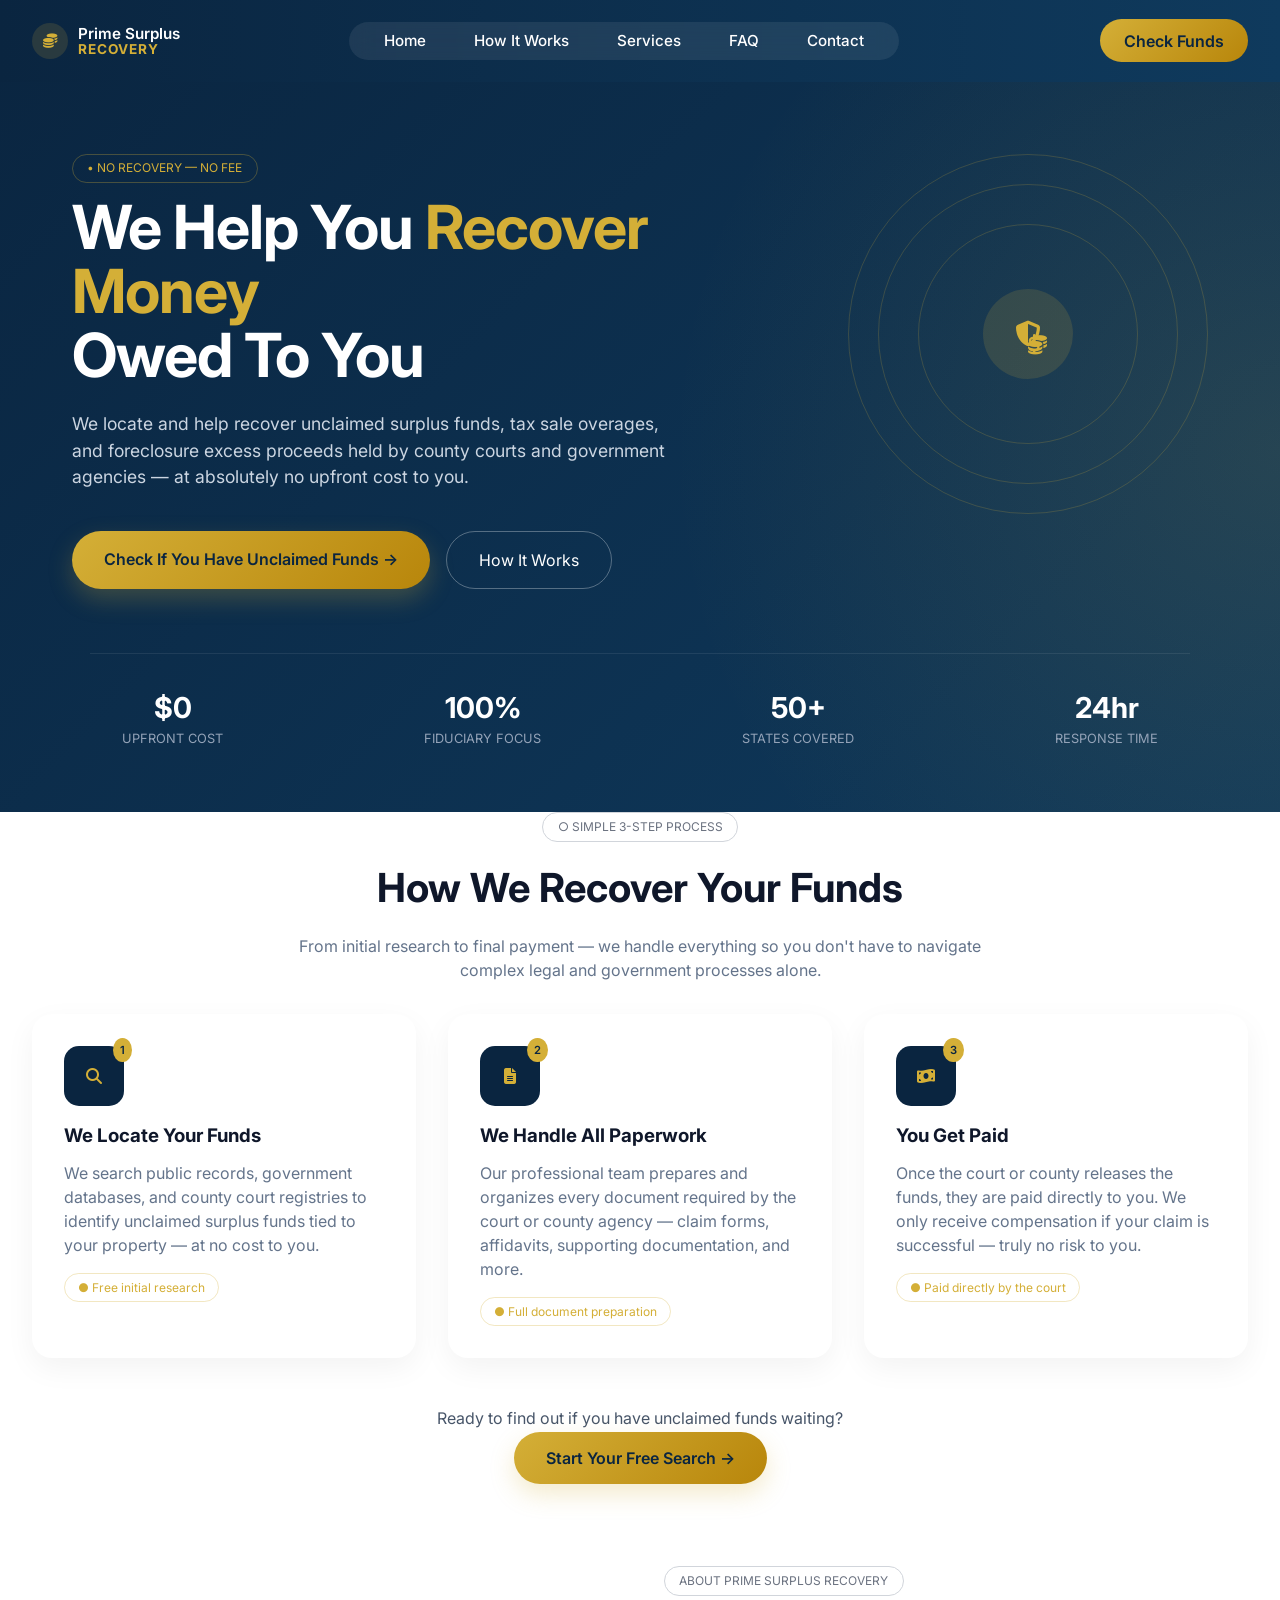
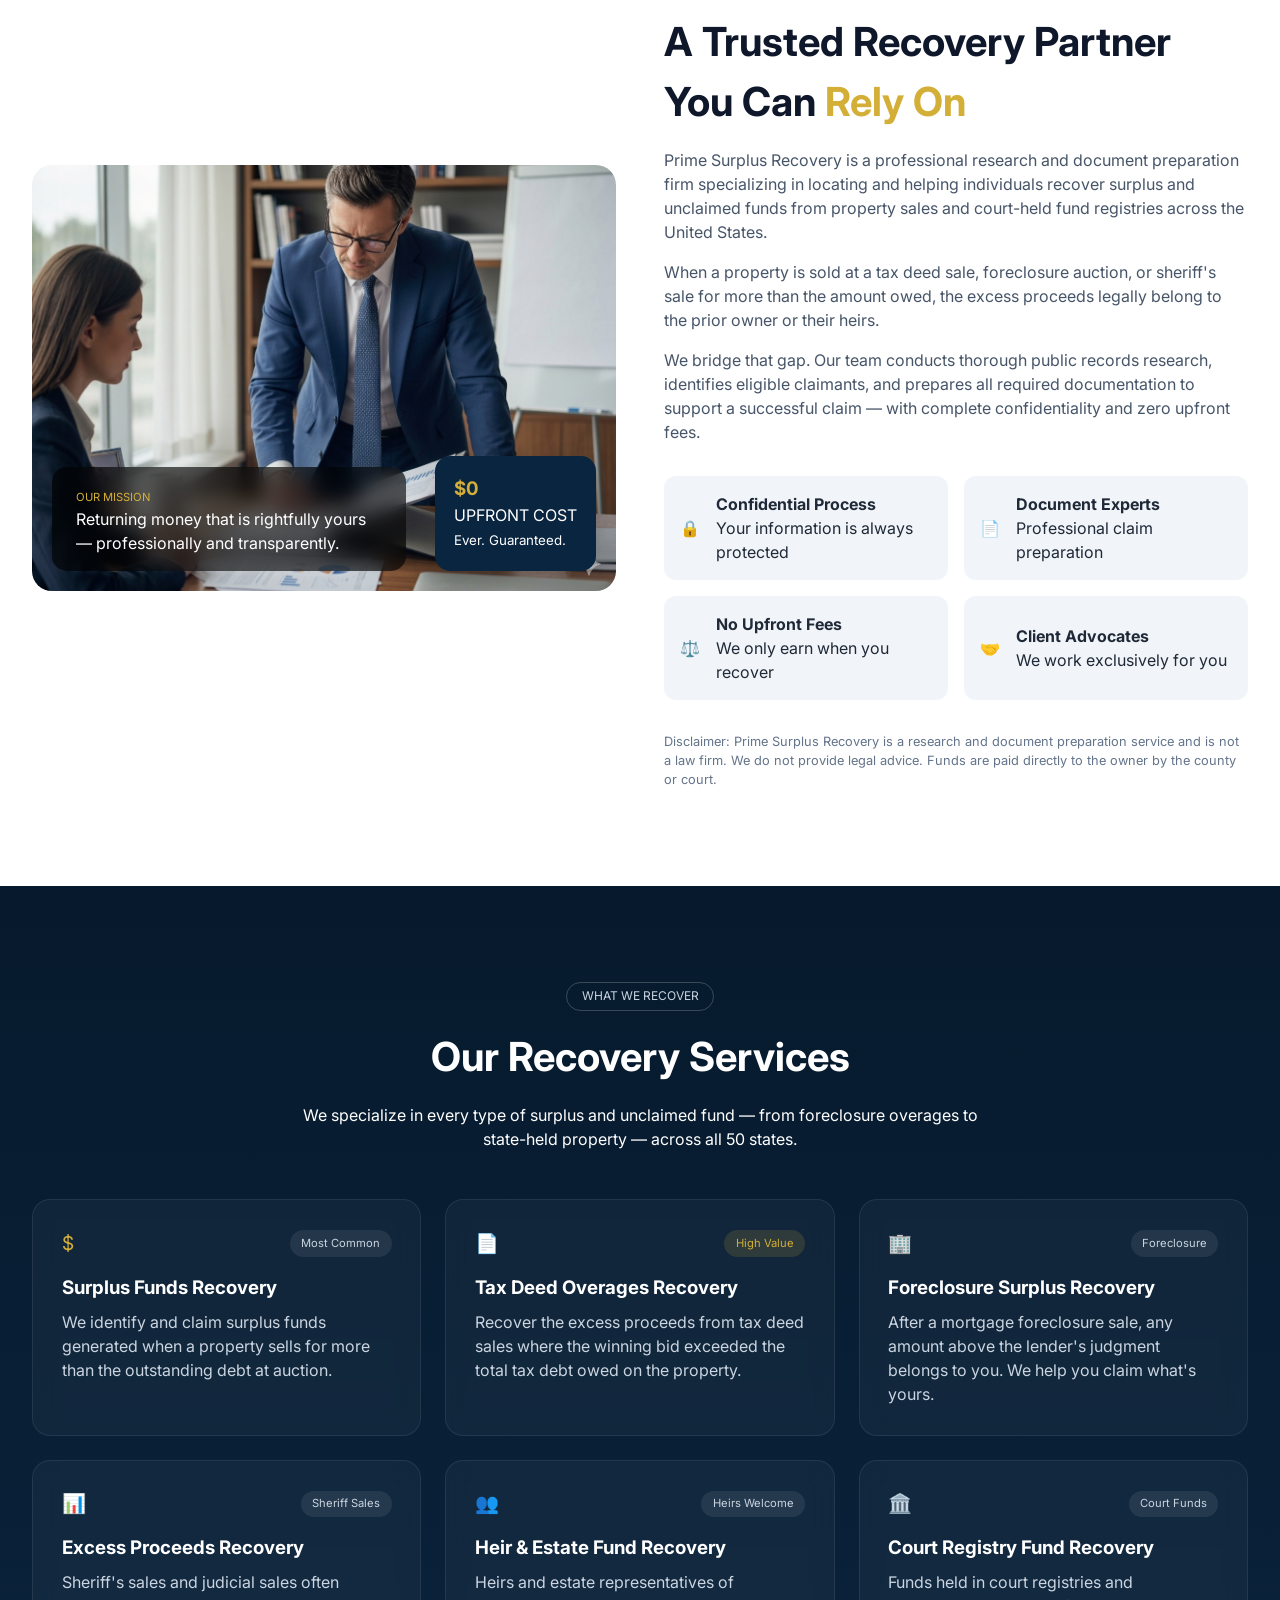
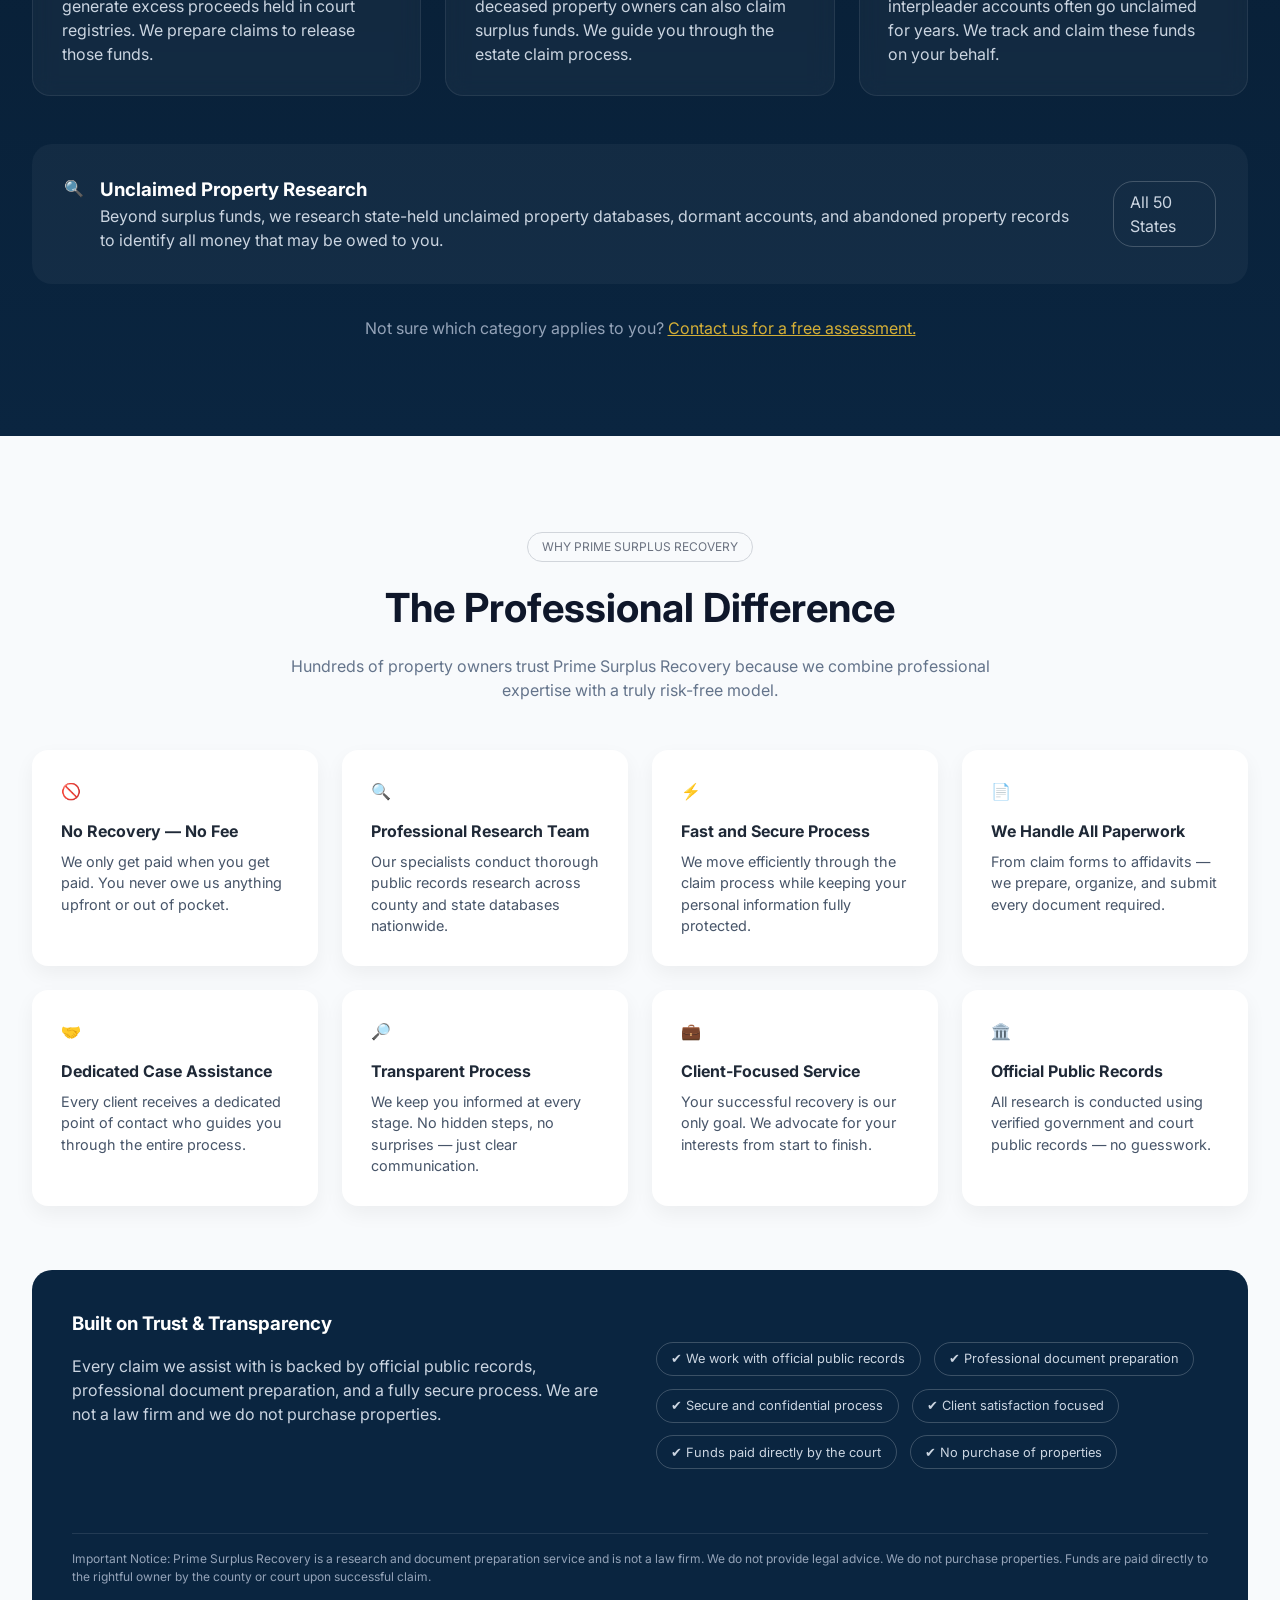
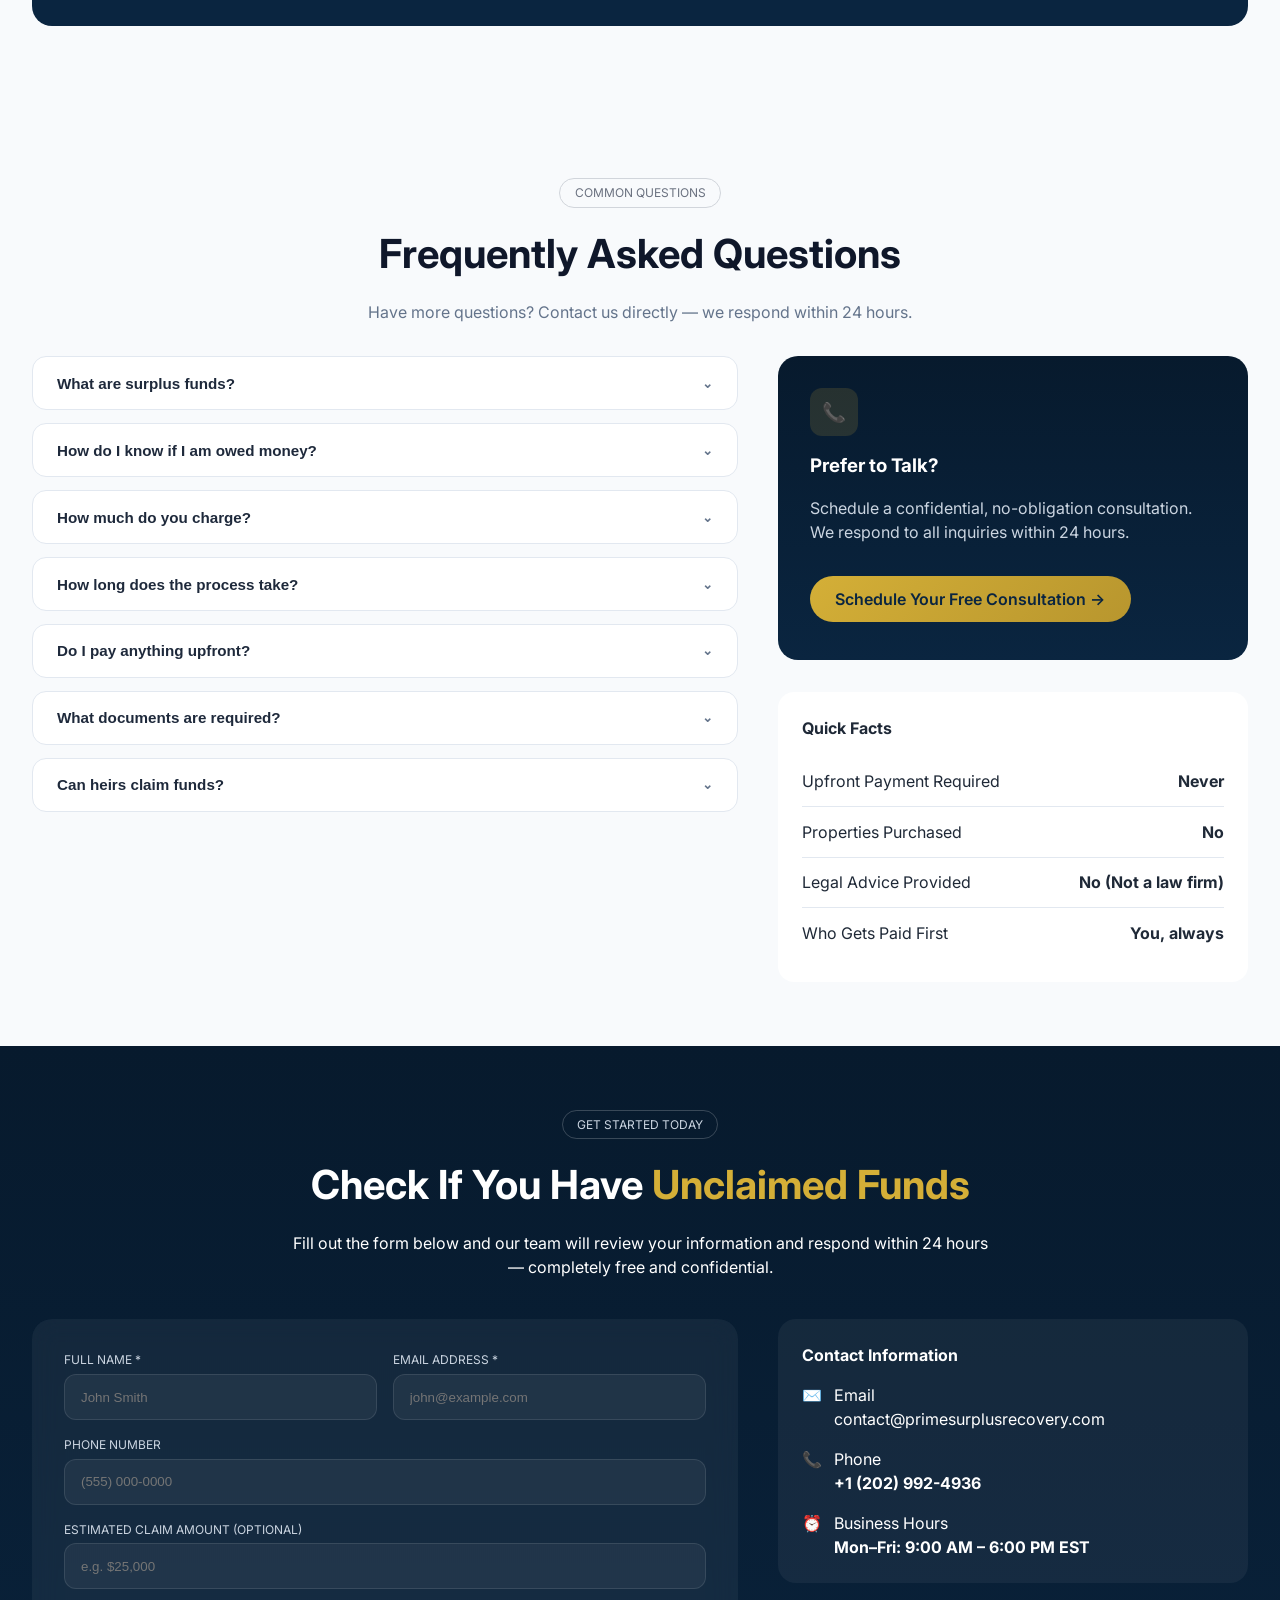
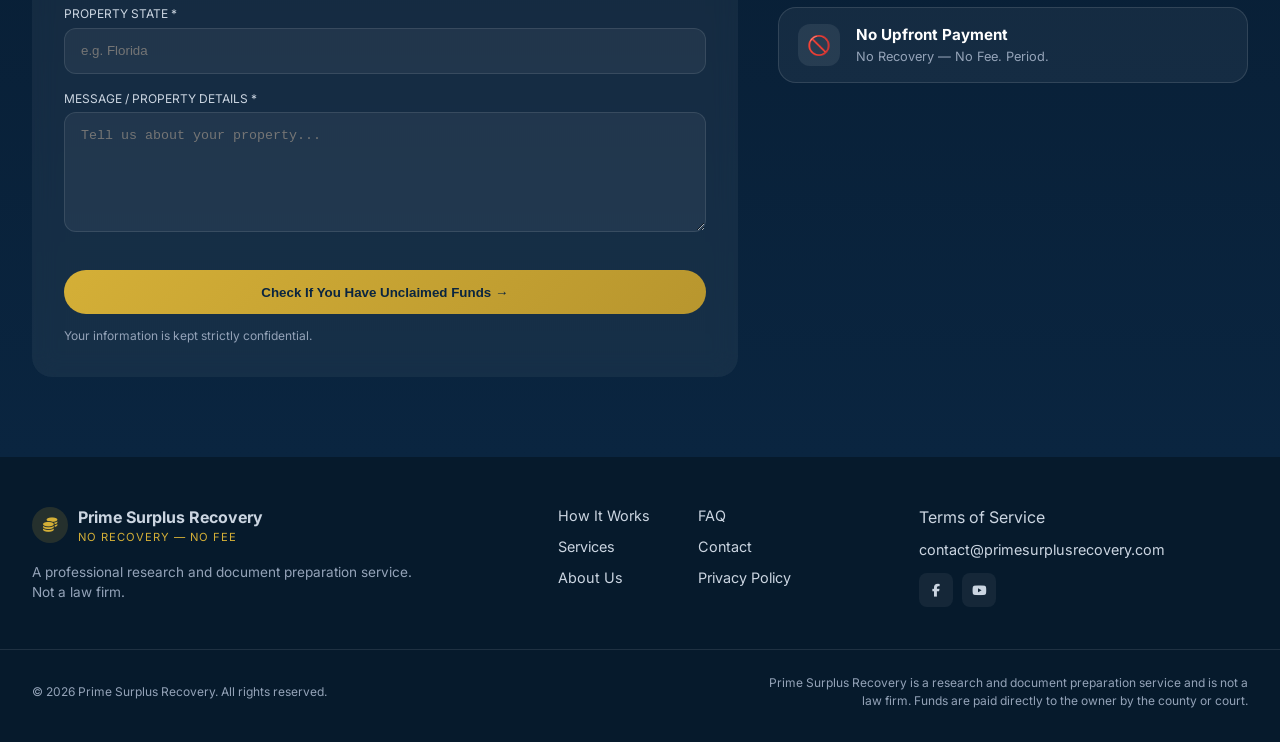
==== commit 8df39057: "Update index.html" ====
--- a/index.html
+++ b/index.html
@@ -680,14 +680,16 @@
                         📞
                     </div>
 
-                    <h3>Prefer to Talk?</h3>
-                    <p>
-                        Schedule a confidential, no-obligation consultation.
-                        We respond to all inquiries within 24 hours.
-                    </p>
-
-                    <a href="tel:+12029924936" class="btn-primary">
-    Contact Us Now →
+                   <h3>Prefer to Talk?</h3>
+<p>
+    Schedule a confidential, no-obligation consultation.
+    We respond to all inquiries within 24 hours.
+</p>
+
+<a href="https://calendly.com/contact-primesurplusrecovery/surplus-consultation" 
+   class="btn-primary"
+   target="_blank">
+    Schedule Your Free Consultation →
 </a>
 
                 </div>
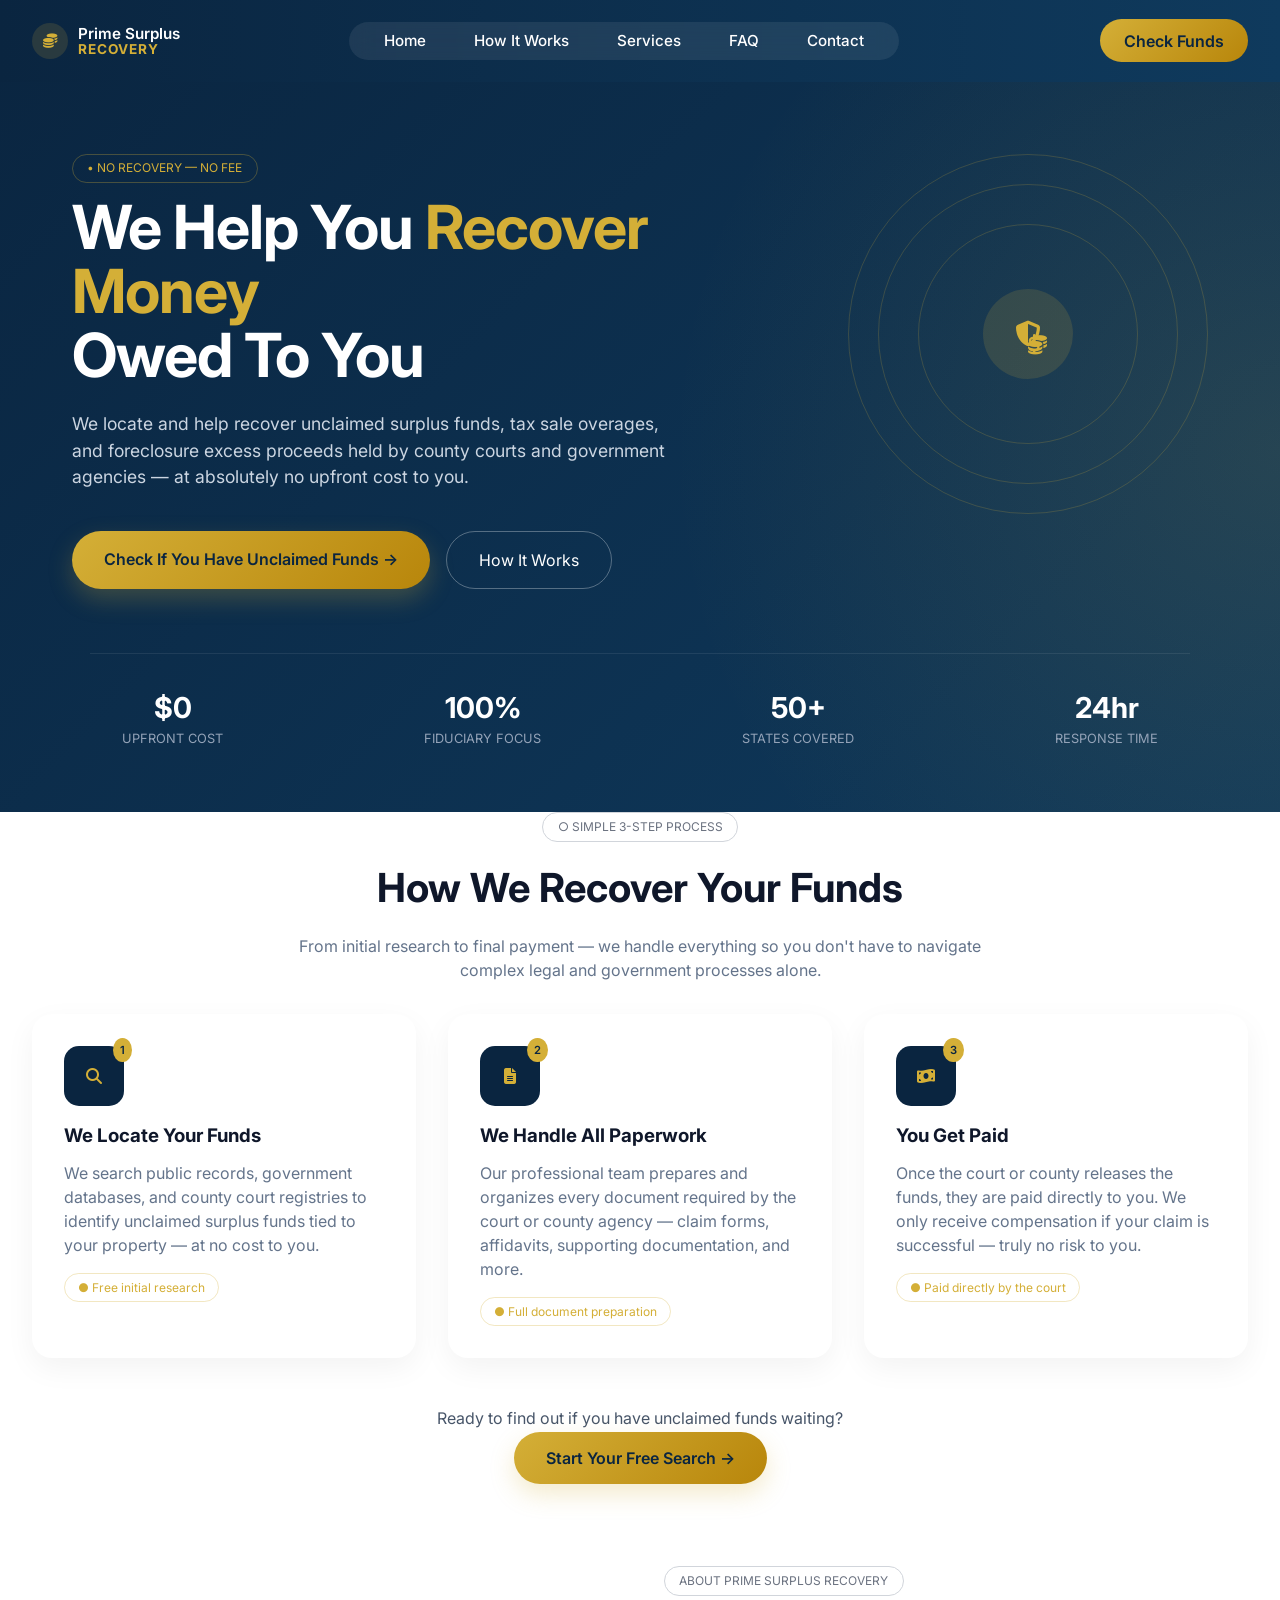
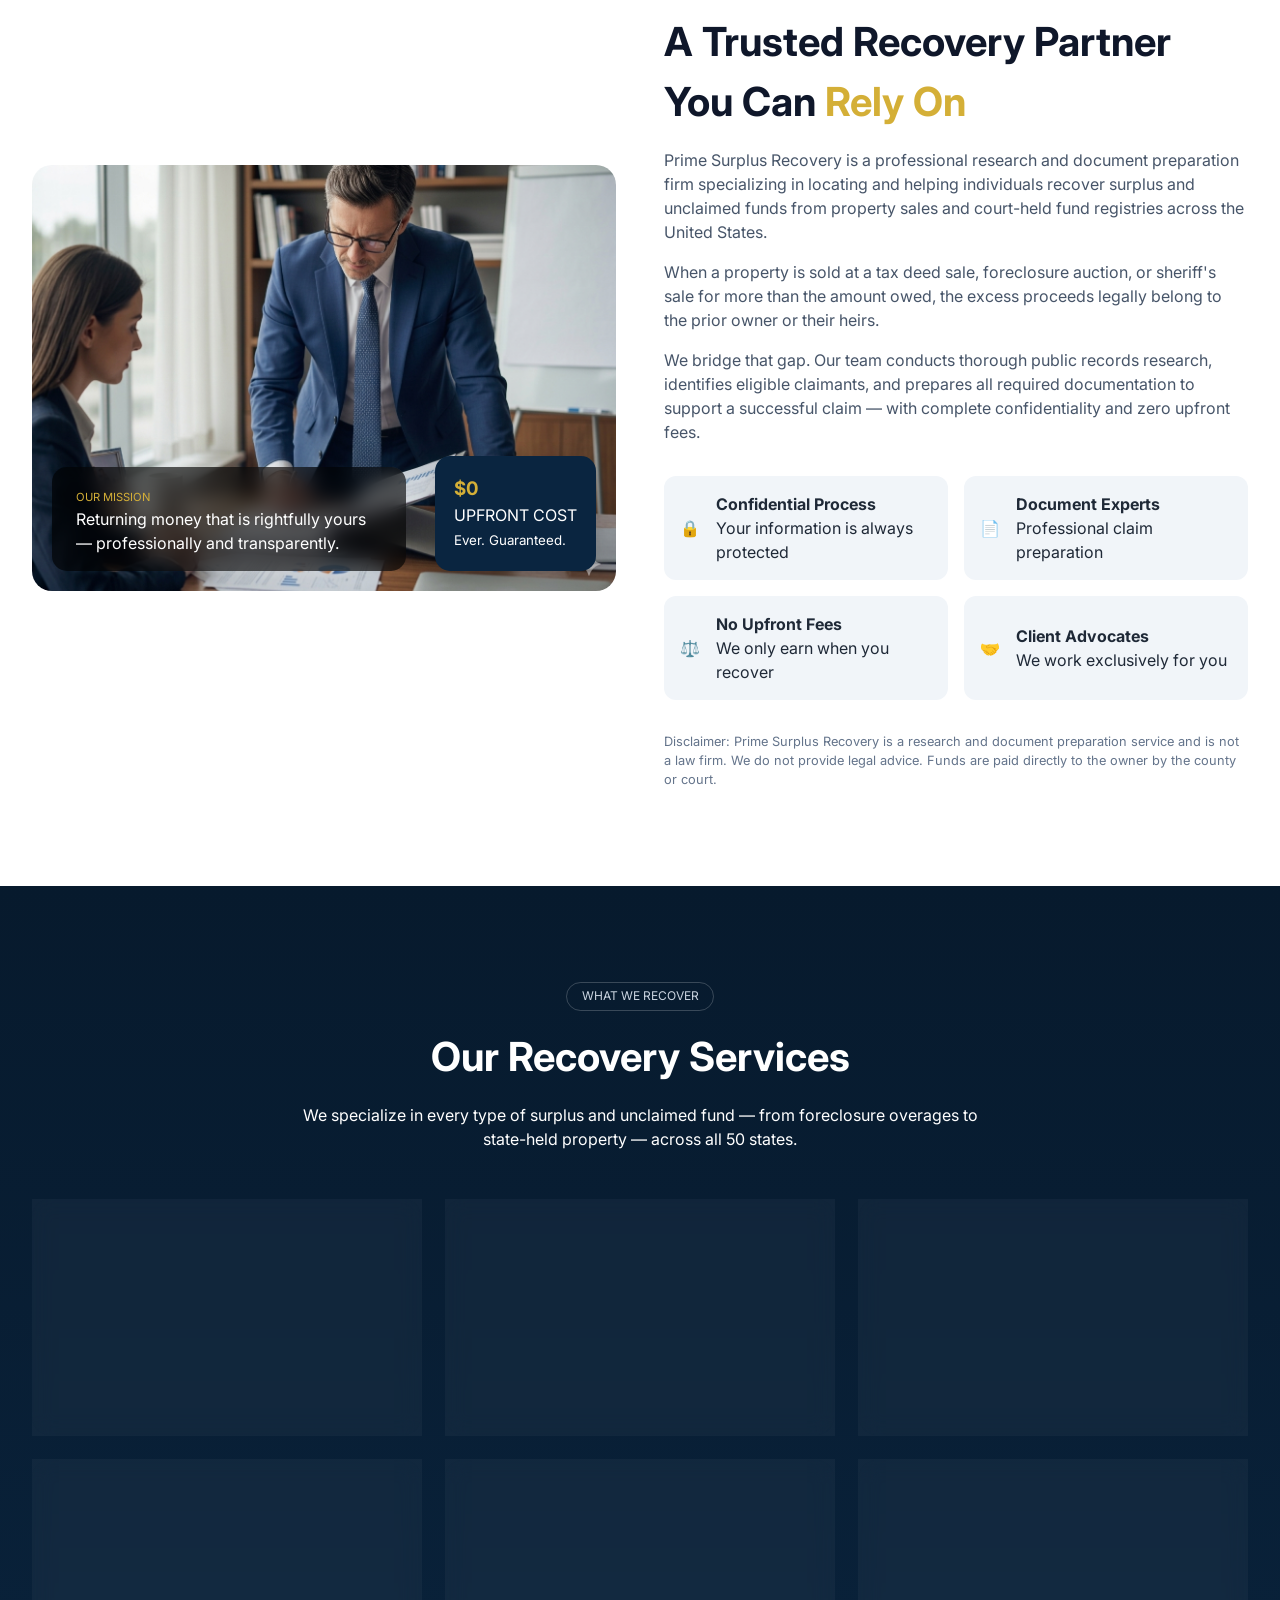
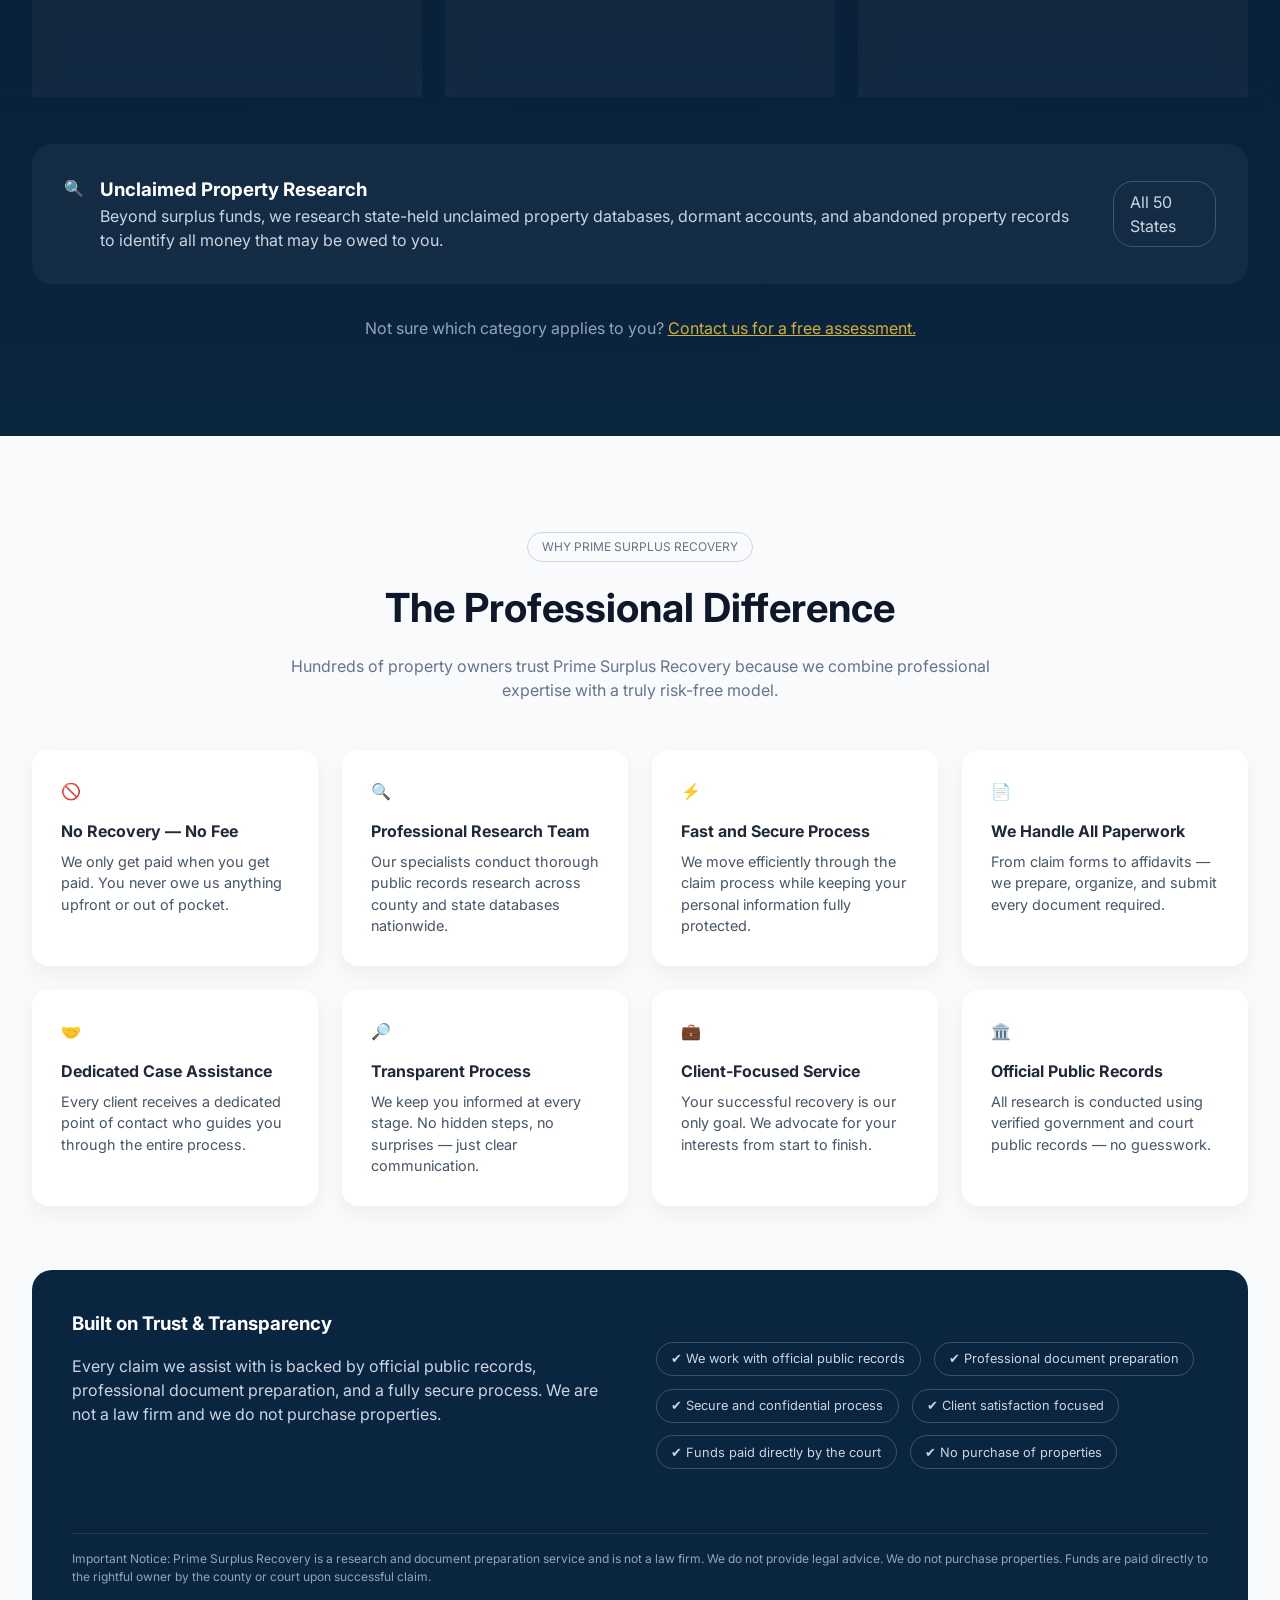
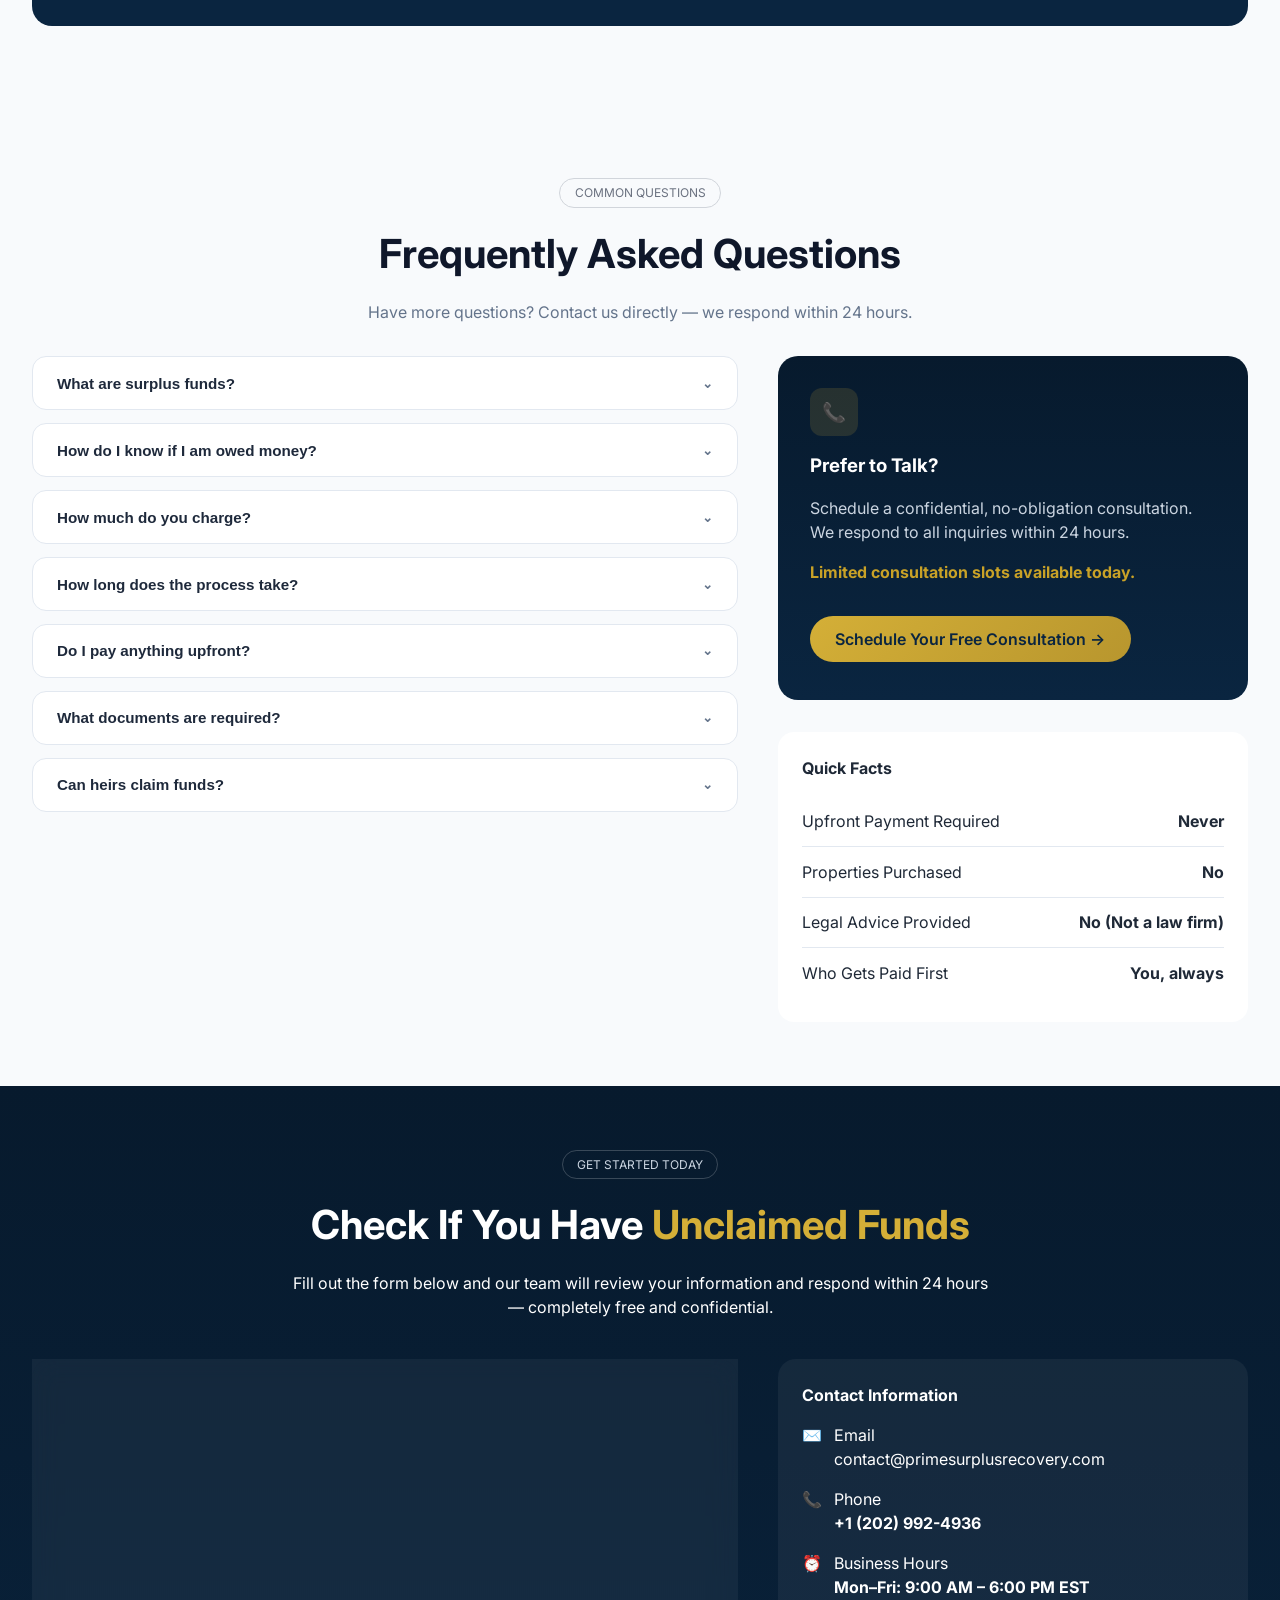
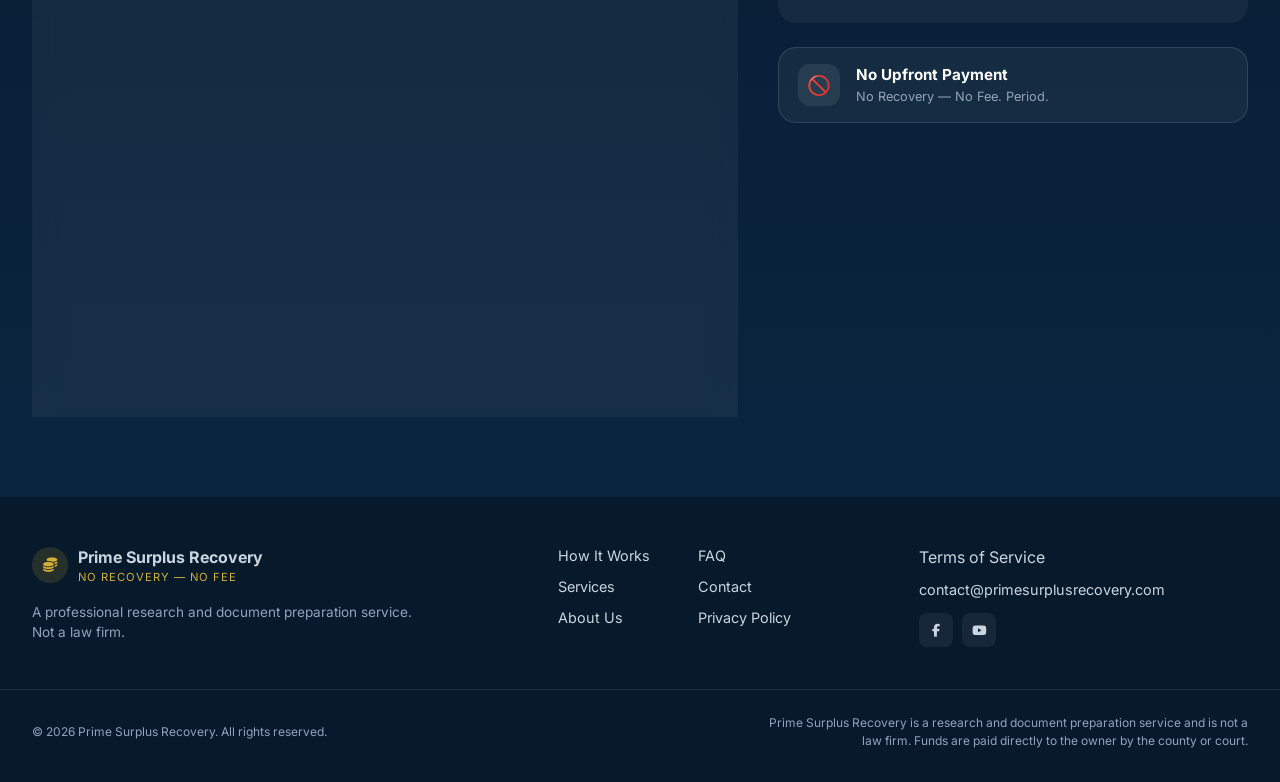
==== commit 36e23067: "Update index.html" ====
--- a/index.html
+++ b/index.html
@@ -676,23 +676,28 @@
                 <!-- CONTACT CARD -->
                 <div class="contact-card fade-in">
 
-                    <div class="contact-icon">
-                        📞
-                    </div>
-
-                   <h3>Prefer to Talk?</h3>
-<p>
-    Schedule a confidential, no-obligation consultation.
-    We respond to all inquiries within 24 hours.
-</p>
-
-<a href="https://calendly.com/contact-primesurplusrecovery/surplus-consultation" 
-   class="btn-primary"
-   target="_blank">
-    Schedule Your Free Consultation →
-</a>
-
-                </div>
+    <div class="contact-icon">
+        📞
+    </div>
+
+    <h3>Prefer to Talk?</h3>
+    <p>
+        Schedule a confidential, no-obligation consultation.
+        We respond to all inquiries within 24 hours.
+    </p>
+
+    <!-- 🔥 URGENCY (ADD THIS) -->
+    <p style="color:#c9a227; font-weight:bold; margin-top:10px;">
+        Limited consultation slots available today.
+    </p>
+
+    <a href="https://calendly.com/contact-primesurplusrecovery/surplus-consultation" 
+       class="btn-primary"
+       target="_blank">
+        Schedule Your Free Consultation →
+    </a>
+
+</div>
 
                 <!-- QUICK FACTS -->
                 <div class="quick-facts fade-in">
